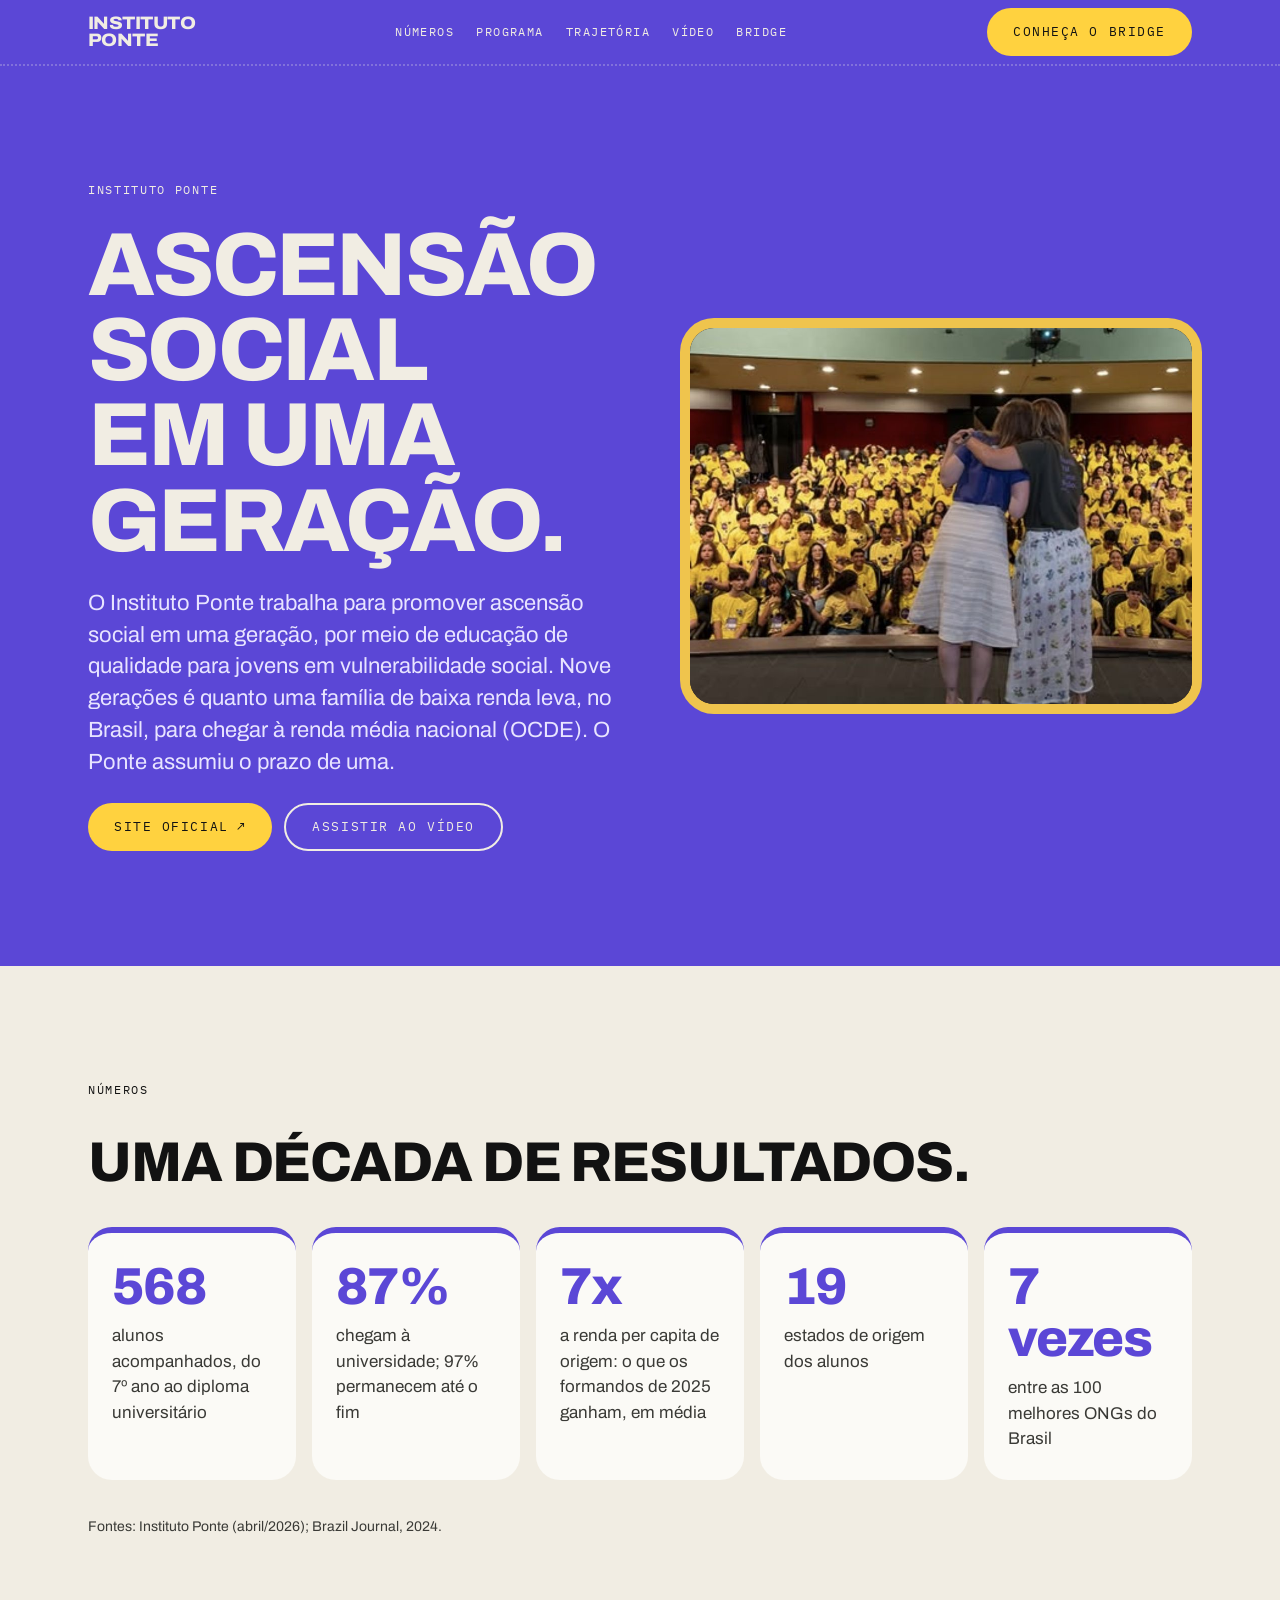
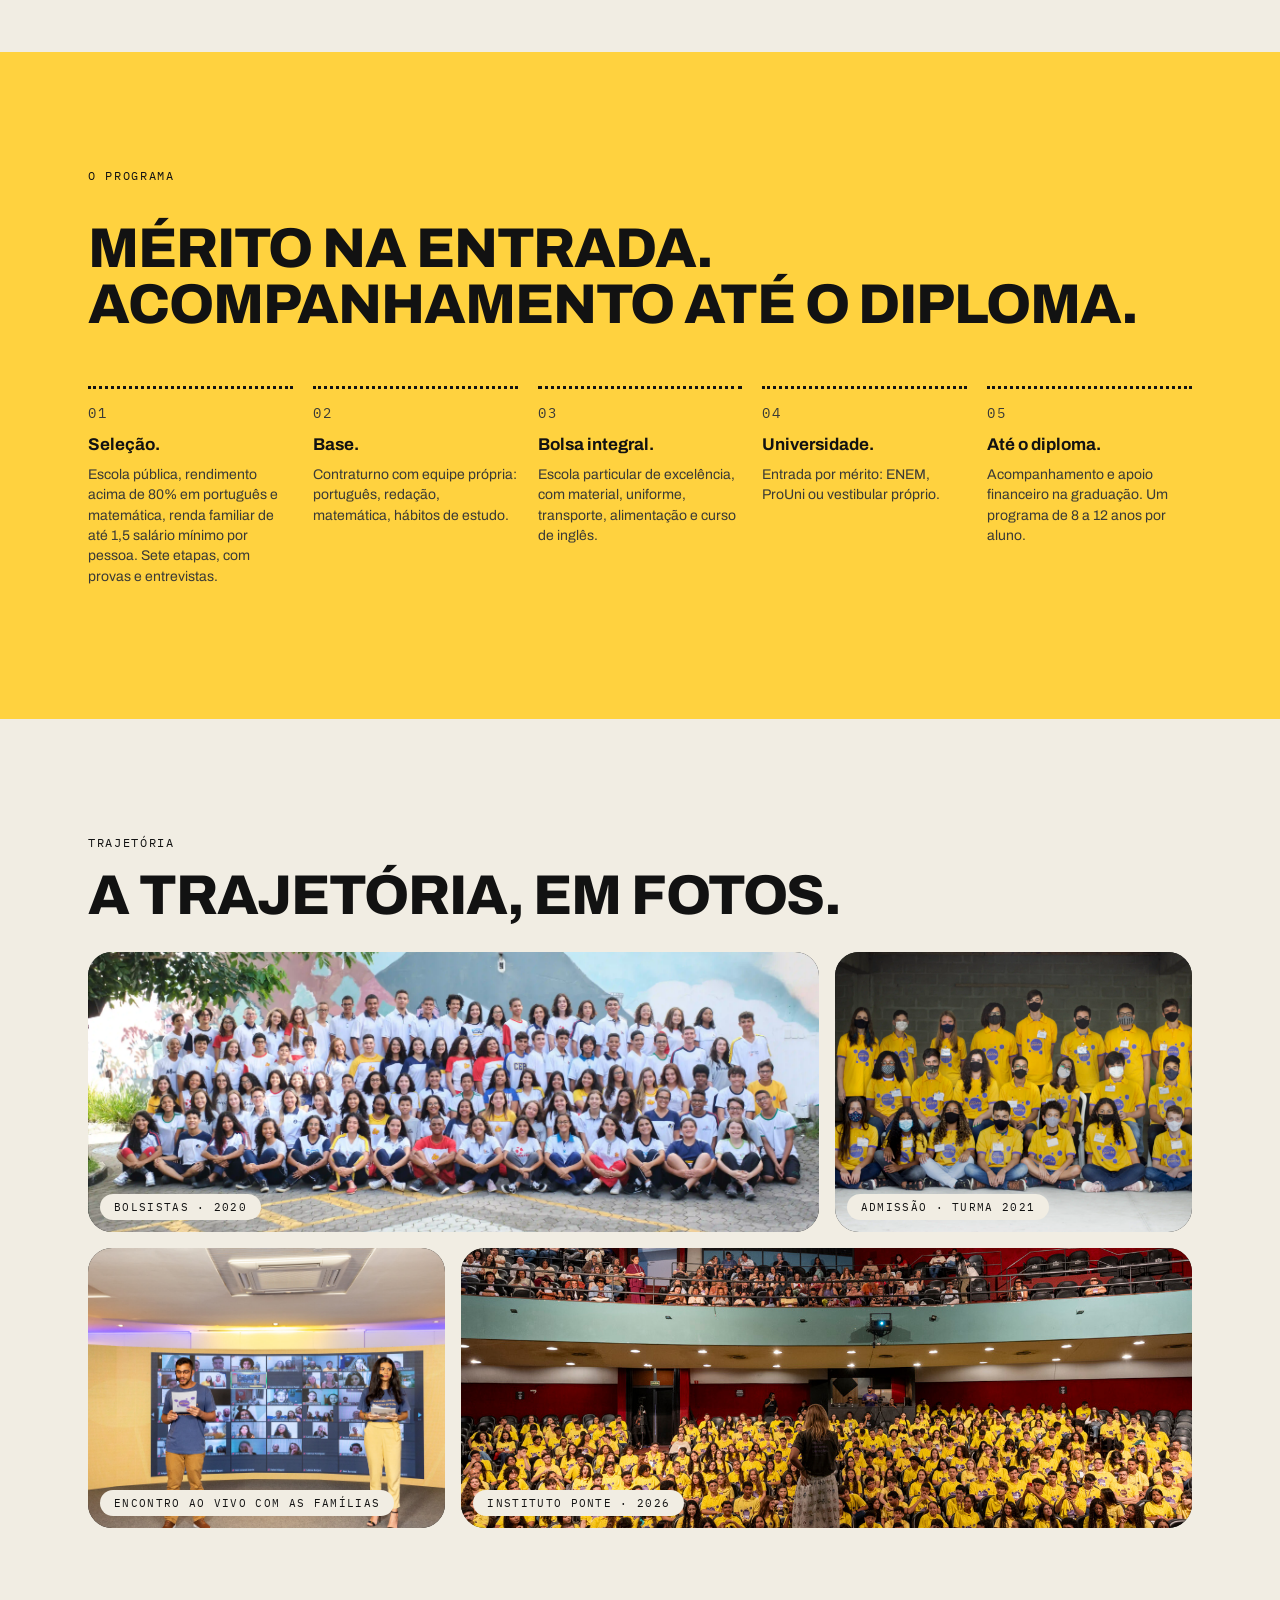
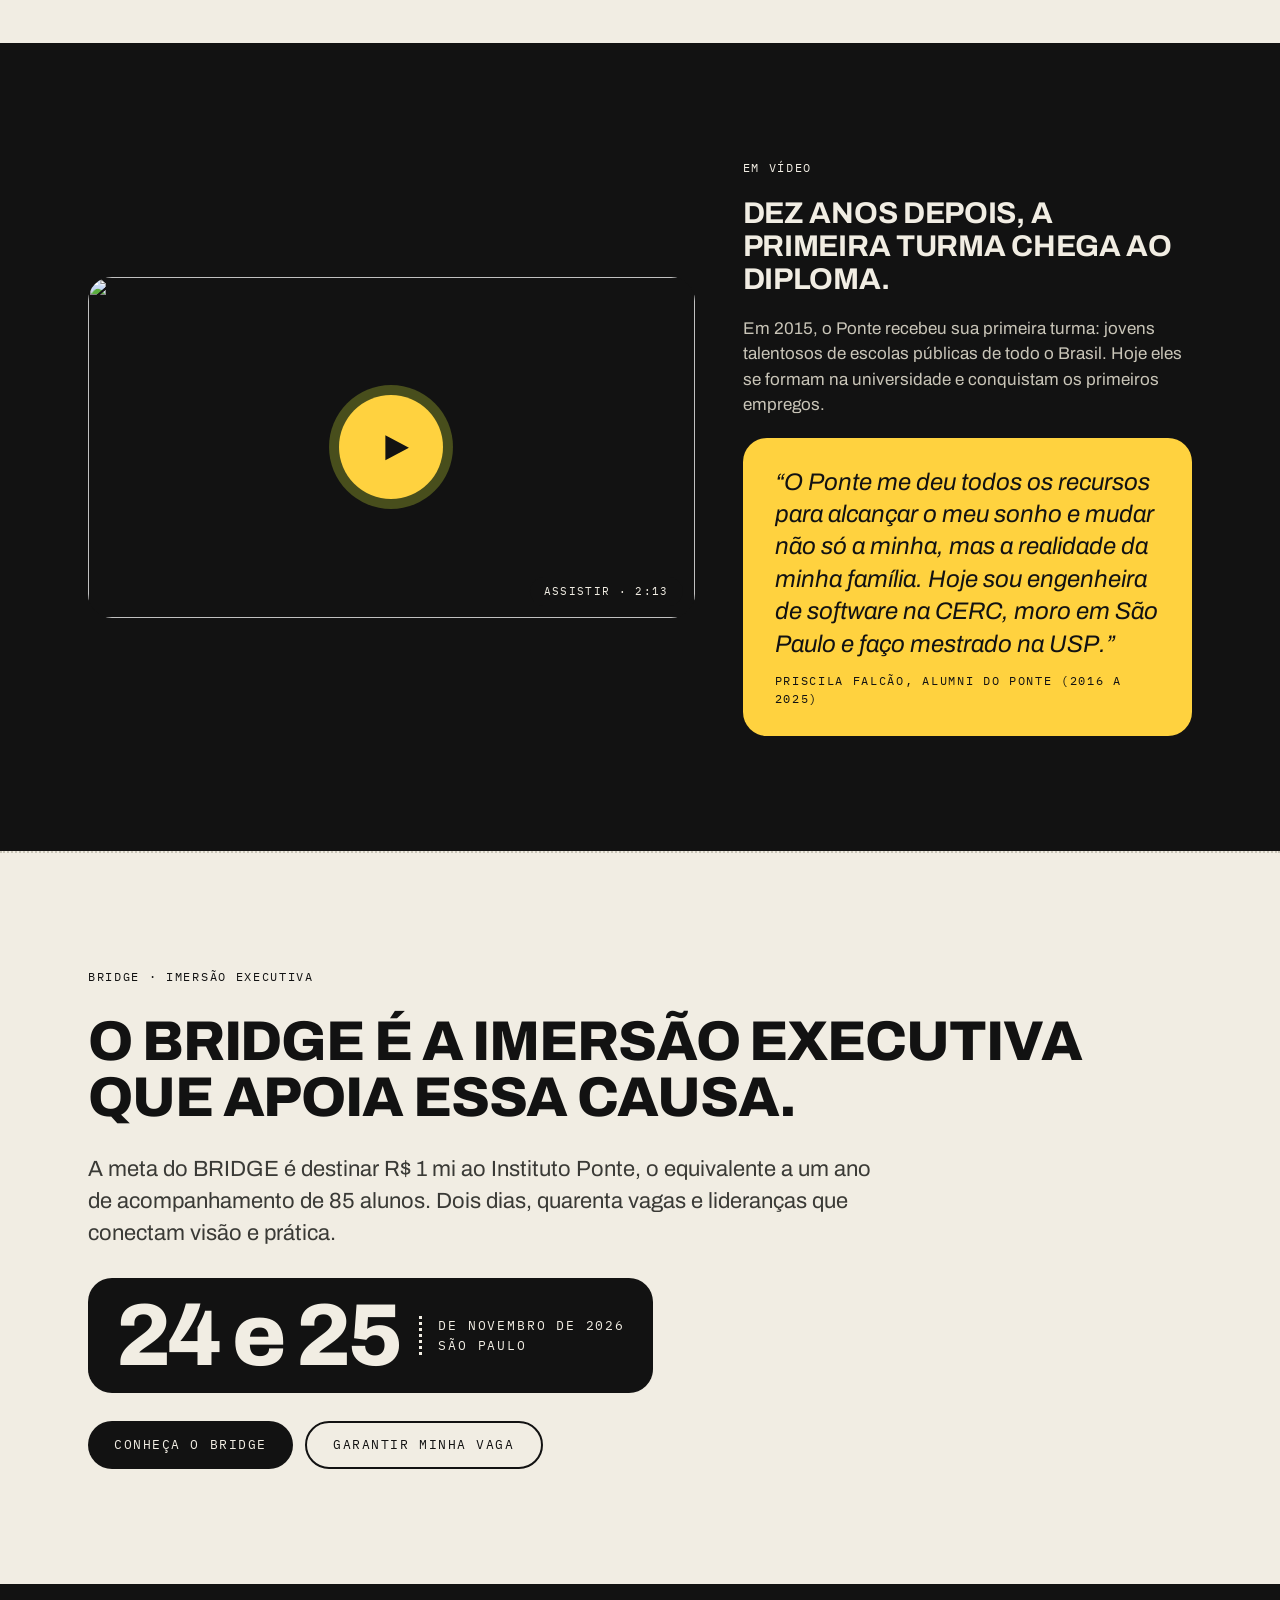
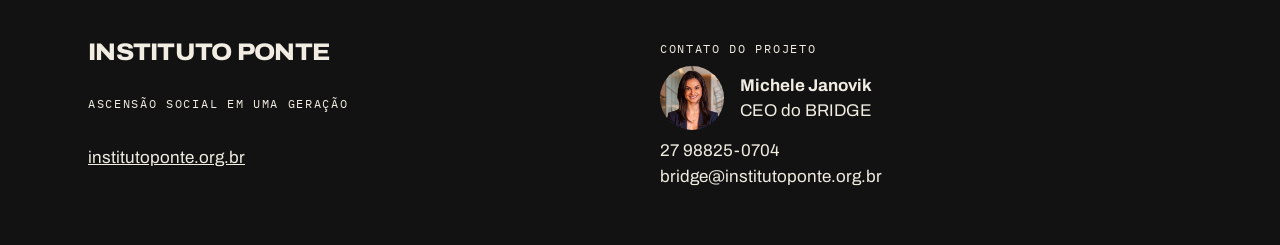
==== instituto-ponte.html @ 4045dcec "Página própria do Instituto Ponte, CSS e JS compartilhados, chamada no BRIDGE Co-Authored-By: Claude" ====
<!doctype html>
<html lang="pt-BR">
<head>
<meta charset="utf-8">
<meta name="viewport" content="width=device-width,initial-scale=1,viewport-fit=cover">
<title>Instituto Ponte | BRIDGE</title>
<meta name="description" content="O Instituto Ponte promove ascensão social em uma geração por meio da educação. Conheça os números, o programa e a trajetória dos alunos.">
<link rel="icon" href="favicon.svg" type="image/svg+xml">
<link rel="icon" href="favicon-32.png" type="image/png" sizes="32x32">
<link rel="apple-touch-icon" href="apple-touch-icon.png">
<meta name="theme-color" content="#5b47d6">
<link rel="preconnect" href="https://fonts.googleapis.com">
<link rel="preconnect" href="https://fonts.gstatic.com" crossorigin>
<link rel="stylesheet" href="https://fonts.googleapis.com/css2?family=Archivo:wdth,wght@62..125,400..900&family=IBM+Plex+Mono:wght@400;500&display=swap">
<link rel="stylesheet" href="styles.css">
</head>
<body class="ponte">

<header class="top" id="top">
  <div class="wrap">
    <a class="wordmark wordmark--ponte" href="#topo">Instituto<br>Ponte</a>
    <nav aria-label="Seções" id="menu">
      <a href="#numeros">Números</a><a href="#programa">Programa</a><a href="#trajetoria">Trajetória</a><a href="#video">Vídeo</a><a href="index.html">BRIDGE</a>
    </nav>
    <div class="top-actions">
      <a class="btn btn--yellow" href="index.html"><span class="lg-only">Conheça o BRIDGE</span><span class="sm-only">BRIDGE</span></a>
      <button class="menu-btn" type="button" aria-controls="menu" aria-expanded="false" aria-label="Abrir menu">
        <svg class="bars" viewBox="0 0 20 20" aria-hidden="true"><path d="M2 6h16M2 14h16" stroke="currentColor" stroke-width="2" stroke-linecap="round"/></svg>
        <svg class="x" viewBox="0 0 20 20" aria-hidden="true"><path d="M4 4l12 12M16 4L4 16" stroke="currentColor" stroke-width="2" stroke-linecap="round"/></svg>
      </button>
    </div>
  </div>
</header>

<section class="ponte-hero" id="topo">
  <div class="wrap ponte-hero__grid">
    <div class="stack" style="gap:24px">
      <span class="eyebrow">Instituto Ponte</span>
      <h1 class="h-xl">Ascensão social em uma geração.</h1>
      <p class="lead">O Instituto Ponte trabalha para promover ascensão social em uma geração, por meio de educação de qualidade para jovens em vulnerabilidade social. Nove gerações é quanto uma família de baixa renda leva, no Brasil, para chegar à renda média nacional (OCDE). O Ponte assumiu o prazo de uma.</p>
      <div class="hero-ctas" style="display:flex;gap:12px;flex-wrap:wrap">
        <a class="btn btn--yellow" href="https://www.institutoponte.org.br/" target="_blank" rel="noopener">Site oficial <span aria-hidden="true">↗</span><span class="sr-only"> (abre em nova aba)</span></a>
        <a class="btn btn--light" href="#video">Assistir ao vídeo</a>
      </div>
    </div>
    <figure class="media ponte-hero__photo"><img src="assets/ponte-auditorio.jpg" alt="Alunos do Instituto Ponte em um auditório"></figure>
  </div>
</section>

<section id="numeros">
  <div class="wrap stack" style="gap:36px">
    <span class="eyebrow">Números</span>
    <h2 class="h-lg">Uma década de resultados.</h2>
    <div class="ponte-stats">
        <div><strong>568</strong><span>alunos acompanhados, do 7º ano ao diploma universitário</span></div>
        <div><strong>87%</strong><span>chegam à universidade; 97% permanecem até o fim</span></div>
        <div><strong>7x</strong><span>a renda per capita de origem: o que os formandos de 2025 ganham, em média</span></div>
        <div><strong>19</strong><span>estados de origem dos alunos</span></div>
        <div><strong>7 vezes</strong><span>entre as 100 melhores ONGs do Brasil</span></div>
    </div>
    <p class="hint">Fontes: Instituto Ponte (abril/2026); Brazil Journal, 2024.</p>
  </div>
</section>

<section class="yellow" id="programa">
  <div class="wrap stack" style="gap:36px">
    <span class="eyebrow">O programa</span>
    <h2 class="h-lg">Mérito na entrada. Acompanhamento até o diploma.</h2>
    <ol class="steps">
        <li><span class="mono">01</span><strong>Seleção.</strong><span>Escola pública, rendimento acima de 80% em português e matemática, renda familiar de até 1,5 salário mínimo por pessoa. Sete etapas, com provas e entrevistas.</span></li>
        <li><span class="mono">02</span><strong>Base.</strong><span>Contraturno com equipe própria: português, redação, matemática, hábitos de estudo.</span></li>
        <li><span class="mono">03</span><strong>Bolsa integral.</strong><span>Escola particular de excelência, com material, uniforme, transporte, alimentação e curso de inglês.</span></li>
        <li><span class="mono">04</span><strong>Universidade.</strong><span>Entrada por mérito: ENEM, ProUni ou vestibular próprio.</span></li>
        <li><span class="mono">05</span><strong>Até o diploma.</strong><span>Acompanhamento e apoio financeiro na graduação. Um programa de 8 a 12 anos por aluno.</span></li>
      </ol>
  </div>
</section>

<section id="trajetoria">
  <div class="wrap stack" style="gap:28px">
    <div style="display:flex;justify-content:space-between;align-items:baseline;gap:16px;flex-wrap:wrap">
      <div class="stack" style="gap:16px"><span class="eyebrow">Trajetória</span><h2 class="h-lg">A trajetória, em fotos.</h2></div>
      <span class="mono swipe-hint" aria-hidden="true">Deslize →</span>
    </div>
    <ul class="mosaic">
        <li class="media wide"><img src="assets/Bolsistas%202020.webp" alt="Foto de turma com mais de cem bolsistas do Instituto Ponte, com uniformes de diferentes escolas particulares, diante de um mural" loading="lazy" style="object-position:center 70%"><span class="photo-cap">Bolsistas · 2020</span></li>
        <li class="media"><img src="assets/Reuni%C3%A3o%20de%20admiss%C3%A3o%20-%20Turma%202021-1.webp" alt="Alunos da turma 2021 do Instituto Ponte, de camiseta amarela, na reunião de admissão" loading="lazy"><span class="photo-cap">Admissão · Turma 2021</span></li>
        <li class="media"><img src="assets/E77A6661%20(1).jpg" alt="Apresentadores do Instituto Ponte em um evento transmitido ao vivo, com alunos e famílias conectados no telão" loading="lazy" style="object-position:center 70%"><span class="photo-cap">Encontro ao vivo com as famílias</span></li>
        <li class="media wide"><img src="assets/Instituto%20Ponte%202026-259%20(1).jpg" alt="Auditório lotado de alunos do Instituto Ponte, vistos do palco" loading="lazy"><span class="photo-cap">Instituto Ponte · 2026</span></li>
      </ul>
  </div>
</section>

<section class="dark" id="video">
  <div class="wrap film">
      <div class="video">
        <button type="button" id="play" aria-label="Reproduzir vídeo: Após 10 anos, nossa primeira turma de alunos está se formando na universidade (2 min 13 s)">
          <img src="https://i.ytimg.com/vi/NggeLcQHzAI/sddefault.jpg" alt="" loading="lazy" width="640" height="480">
          <span class="play"><svg viewBox="0 0 24 24" aria-hidden="true"><path d="M5 3.5 21 12 5 20.5z" fill="#121212"/></svg></span>
          <span class="dur">Assistir · 2:13</span>
        </button>
      </div>
    <div class="stack" style="gap:20px">
      <span class="eyebrow">Em vídeo</span>
      <h2 class="h-md">Dez anos depois, a primeira turma chega ao diploma.</h2>
      <p style="color:#c9c5b8">Em 2015, o Ponte recebeu sua primeira turma: jovens talentosos de escolas públicas de todo o Brasil. Hoje eles se formam na universidade e conquistam os primeiros empregos.</p>
      <figure class="quote">
          <p>“O Ponte me deu todos os recursos para alcançar o meu sonho e mudar não só a minha, mas a realidade da minha família. Hoje sou engenheira de software na CERC, moro em São Paulo e faço mestrado na USP.”</p>
          <figcaption class="mono">Priscila Falcão, alumni do Ponte (2016 a 2025)</figcaption>
        </figure>
    </div>
  </div>
</section>

<section class="ponte-bridge" id="bridge">
  <div class="wrap stack" style="gap:28px">
    <span class="eyebrow">BRIDGE · Imersão executiva</span>
    <h2 class="h-lg">O BRIDGE é a imersão executiva que apoia essa causa.</h2>
    <p class="lead">A meta do BRIDGE é destinar R$ 1 mi ao Instituto Ponte, o equivalente a um ano de acompanhamento de 85 alunos. Dois dias, quarenta vagas e lideranças que conectam visão e prática.</p>
    <div class="bigdate"><strong>24 e 25</strong><span>de novembro de 2026<br>São Paulo</span></div>
    <div class="hero-ctas" style="display:flex;gap:12px;flex-wrap:wrap">
      <a class="btn" href="index.html">Conheça o BRIDGE</a>
      <a class="btn btn--ghost" href="index.html#inscricao">Garantir minha vaga</a>
    </div>
  </div>
</section>

<footer>
  <div class="wrap">
    <div class="stack" style="gap:12px">
      <span class="wordmark">Instituto Ponte</span>
      <span class="mono">Ascensão social em uma geração</span>
      <p><a href="https://www.institutoponte.org.br/" target="_blank" rel="noopener">institutoponte.org.br</a></p>
    </div>
    <div class="stack" style="gap:8px">
      <span class="mono">Contato do projeto</span>
      <div style="display:flex;align-items:center;gap:16px"><img src="assets/michele-janovik.jpg" alt="" style="width:64px;height:64px;border-radius:50%;object-fit:cover"><p><strong>Michele Janovik</strong><br>CEO do BRIDGE</p></div>
      <p>27 98825-0704<br>bridge@institutoponte.org.br</p>
    </div>
  </div>
</footer>

<script src="script.js" defer></script>

</body></html>
---- styles.css ----
/* Layout: uma coluna editorial de 1200px; blocos alternam osso e amarelo-sinal; a roda de 40 pontos abre o hero; anotações à mão marcam o que importa. */
:root{
  --osso:#f1ede3; --amarelo:#e6ff3a; --tinta:#121212; --tinta-2:#3a3a36; --linha:#c9c5b8; --branco:#fbfaf6;
  --sans:"Archivo","Helvetica Neue",Arial,sans-serif; --mono:"IBM Plex Mono","Courier New",monospace;
  --w:1200px; --gutter:clamp(16px,4vw,48px);
  --r-pill:999px; --r-card:24px;
}
html{scroll-behavior:smooth}
[id]{scroll-margin-top:72px}
body{margin:0;background:var(--osso);color:var(--tinta);font-family:var(--sans);font-size:17px;line-height:1.5;-webkit-font-smoothing:antialiased;overflow-x:clip}
img{max-width:100%}
.swipe-hint{display:none}
*,*::before,*::after{box-sizing:border-box}
h1,h2,h3,p,ul,figure{margin:0}
a{color:inherit}
.wrap{max-width:var(--w);margin:0 auto;padding-inline:var(--gutter)}
.mono{font-family:var(--mono);font-size:12px;letter-spacing:.14em;text-transform:uppercase}
.eyebrow{font-family:var(--mono);font-size:12px;letter-spacing:.14em;text-transform:uppercase;display:inline-block}
.h-xl{font-size:clamp(40px,7vw,96px);line-height:.95;font-weight:800;letter-spacing:-.03em;text-transform:uppercase;text-wrap:balance}
.h-lg{font-size:clamp(30px,4.6vw,56px);line-height:1;font-weight:800;letter-spacing:-.02em;text-transform:uppercase;text-wrap:balance}
.h-md{font-size:clamp(22px,2.6vw,30px);line-height:1.1;font-weight:700;letter-spacing:-.01em;text-transform:uppercase}
.lead{font-size:clamp(18px,1.8vw,22px);line-height:1.45;color:var(--tinta-2);max-width:62ch}
.body{max-width:64ch}
.brk{font-family:var(--mono);font-size:13px;letter-spacing:.12em;text-transform:uppercase;border-left:2px dotted var(--tinta);border-right:2px dotted var(--tinta);padding:8px 14px;white-space:nowrap}
.btn{display:inline-flex;align-items:center;justify-content:center;min-height:48px;padding:0 26px;border-radius:999px;background:var(--tinta);color:var(--osso);font-family:var(--mono);font-size:13px;letter-spacing:.12em;text-transform:uppercase;text-decoration:none;border:0;cursor:pointer}
.btn:hover{background:#2a2a26}
.btn:focus-visible,a:focus-visible,input:focus-visible,select:focus-visible,textarea:focus-visible{outline:3px solid var(--tinta);outline-offset:3px}
.btn--ghost{background:transparent;color:var(--tinta);border:2px solid var(--tinta)}
.btn--ghost:hover{background:rgba(18,18,18,.06)}
.card{border-left:3px dotted var(--tinta);padding:8px 0 8px 24px;display:grid;gap:12px;align-content:start;min-width:0}
.card h3{font-family:var(--mono);font-size:12px;letter-spacing:.14em;text-transform:uppercase;font-weight:500}
.card p{color:var(--tinta-2)}
.grid3{display:grid;grid-template-columns:repeat(3,minmax(0,1fr));gap:40px}
.grid2{display:grid;grid-template-columns:repeat(2,minmax(0,1fr));gap:40px}
section{padding-block:clamp(56px,9vw,120px)}
.yellow{background:var(--amarelo)}
.stack{display:grid;gap:28px}
.arrow{width:72px;height:16px;flex-shrink:0}
.circle{width:180px;height:180px;border-radius:50%;background:var(--amarelo);display:grid;place-content:center;text-align:center;gap:4px}
.circle strong{font-size:56px;line-height:1;font-weight:800;letter-spacing:-.03em}
.circle span{font-family:var(--mono);font-size:11px;letter-spacing:.12em;text-transform:uppercase;max-width:130px}
.yellow .circle{background:var(--osso)}
.speaker{display:grid;grid-template-columns:72px 1fr;gap:16px;align-items:center;padding-block:16px;border-top:2px dotted var(--linha);min-width:0}
.speaker img{width:72px;height:72px;border-radius:50%;object-fit:cover;display:block}
.speaker strong{display:block;font-size:17px;line-height:1.25}
.speaker span{display:block;font-size:14px;color:var(--tinta-2)}
.speaker em{font-style:normal;font-family:var(--mono);font-size:11px;letter-spacing:.12em;text-transform:uppercase;margin-top:4px;display:inline-block}
.axis{font-family:var(--mono);font-size:12px;letter-spacing:.14em;text-transform:uppercase;border-left:3px dotted var(--tinta);padding:6px 0 6px 16px;margin-bottom:8px}
.stat{display:flex;align-items:baseline;gap:20px;border-top:2px dotted var(--linha);padding-block:12px}
.stat strong{font-size:40px;font-weight:800;letter-spacing:-.02em;min-width:110px;text-align:right;font-variant-numeric:tabular-nums}
.stat span{color:var(--tinta-2)}
.steps{display:grid;grid-template-columns:repeat(5,minmax(0,1fr));gap:20px;padding:0;list-style:none}
.steps li{border-top:3px dotted var(--tinta);padding-top:14px;display:grid;gap:8px;align-content:start}
.steps li strong{font-size:17px}
.steps li span{font-size:14px;color:var(--tinta-2);line-height:1.45}
.quote{background:var(--amarelo);padding:28px 32px;display:grid;gap:12px;max-width:820px}
.quote p{font-size:clamp(18px,2vw,24px);font-style:italic;line-height:1.35}
.yellow .quote{background:var(--osso)}
form{display:grid;gap:18px}
.field{display:grid;gap:8px}
label{font-family:var(--mono);font-size:12px;letter-spacing:.12em;text-transform:uppercase}
input,select,textarea{width:100%;font:inherit;font-size:17px;padding:14px 16px;border:2px solid var(--tinta);background:var(--branco);color:var(--tinta);border-radius:0;min-height:48px}
textarea{min-height:120px;resize:vertical}
.hint{font-size:14px;color:var(--tinta-2)}
.result{display:none;border:2px dotted var(--tinta);padding:24px;gap:16px;background:var(--branco)}
.result.on{display:grid}
.result pre{white-space:pre-wrap;font:inherit;font-size:15px;margin:0;color:var(--tinta-2)}
header.top{position:sticky;top:env(safe-area-inset-top,0px);background:var(--osso);border-bottom:2px dotted var(--linha);z-index:10}
header.top .wrap{display:flex;align-items:center;justify-content:space-between;gap:16px;min-height:64px}
.wordmark{font-weight:800;font-stretch:110%;letter-spacing:-.03em;text-transform:uppercase;font-size:24px;text-decoration:none;line-height:1}
nav{display:flex;gap:22px;flex-wrap:wrap}
nav a{font-family:var(--mono);font-size:12px;letter-spacing:.12em;text-transform:uppercase;text-decoration:none}
nav a:hover{text-decoration:underline}
.hero .wrap{display:grid;grid-template-columns:minmax(0,1.1fr) minmax(0,1fr);gap:48px;align-items:center}
.ring{position:relative;width:100%;max-width:520px;aspect-ratio:1;margin-inline:auto}
.ring svg{width:100%;height:100%;display:block}
.ring .n{position:absolute;left:50%;top:50%;transform:translate(-50%,-50%);text-align:center;display:grid;gap:2px}
.ring .n strong{font-size:clamp(48px,7vw,72px);line-height:1;font-weight:800;letter-spacing:-.03em}
.ring .n span{font-family:var(--mono);font-size:12px;letter-spacing:.14em;text-transform:uppercase}
.note{position:absolute;right:0;top:4%;width:130px;font-family:var(--mono);font-size:12px;letter-spacing:.08em;text-transform:uppercase;line-height:1.3}
.note svg{width:70px;height:90px;display:block;margin-top:6px;margin-left:-20px}
.ellipse{position:relative;display:inline-block;padding:0 .12em}
.ellipse svg{position:absolute;left:-4%;top:-14%;width:108%;height:130%;pointer-events:none}
footer{background:var(--tinta);color:var(--osso);padding-block:56px}
footer .wrap{display:grid;grid-template-columns:1fr 1fr;gap:40px}
footer a{color:var(--osso)}
.copy{display:inline-flex;align-items:center;gap:8px;font-family:var(--mono);font-size:12px;letter-spacing:.1em;text-transform:uppercase;border:2px solid currentColor;padding:8px 14px;background:transparent;color:inherit;cursor:pointer;border-radius:999px}
/* Formulário: mesma linguagem arredondada dos botões (pílula nos campos de uma linha, cantos de 24px no texto longo). */
label{padding-left:4px}
input,select{border-radius:var(--r-pill);padding:12px 22px}
textarea{border-radius:var(--r-card);padding:16px 22px}
input:hover,select:hover,textarea:hover{background:#fff}
select{appearance:none;-webkit-appearance:none;cursor:pointer;padding-right:56px;background-image:url("data:image/svg+xml,%3Csvg xmlns='http://www.w3.org/2000/svg' viewBox='0 0 16 10'%3E%3Cpath d='M1 1l7 7 7-7' fill='none' stroke='%23121212' stroke-width='2' stroke-linecap='round' stroke-linejoin='round'/%3E%3C/svg%3E");background-repeat:no-repeat;background-position:right 22px center;background-size:14px 9px}
input[aria-invalid="true"],textarea[aria-invalid="true"]{border-style:dashed;background:#fff6f2}
.signup{display:grid;grid-template-columns:minmax(0,1fr) minmax(0,1.2fr);gap:48px;align-items:start}
.form-actions{display:flex;gap:12px;flex-wrap:wrap;align-items:center}
.result{border-radius:var(--r-card);padding:28px}
.result .btn,.result .copy{min-height:48px}
.copy{padding:0 22px}
.field[hidden]{display:none}
.sr-only{position:absolute;width:1px;height:1px;padding:0;margin:-1px;overflow:hidden;clip:rect(0,0,0,0);white-space:nowrap;border:0}
a.ext{color:var(--tinta);font-weight:700;text-decoration:underline;text-decoration-thickness:2px;text-underline-offset:4px;text-decoration-color:var(--tinta);background:linear-gradient(var(--amarelo),var(--amarelo)) 0 88%/100% 40% no-repeat;transition:background-size .2s ease}
a.ext::after{content:"↗";font-weight:400;margin-left:2px}
a.ext:hover{background-size:100% 100%}
#erro{border-radius:var(--r-pill);background:var(--branco);border:2px dashed var(--tinta);padding:10px 20px}

/* Menu mobile */
.menu-btn{display:none;align-items:center;justify-content:center;width:48px;height:48px;border-radius:50%;border:2px solid var(--tinta);background:transparent;color:var(--tinta);cursor:pointer;padding:0;flex-shrink:0}
.menu-btn svg{width:20px;height:20px}
.menu-btn .x{display:none}
.top.open .menu-btn .x{display:block}
.top.open .menu-btn .bars{display:none}
.top-actions{display:flex;align-items:center;gap:10px}
.sm-only{display:none}

/* Fotos e vídeo */
.media{position:relative;border-radius:var(--r-card);overflow:hidden;background:var(--tinta)}
.media img{position:absolute;inset:0;display:block;width:100%;height:100%;object-fit:cover}
.mosaic{display:grid;grid-template-columns:repeat(3,minmax(0,1fr));grid-auto-rows:clamp(180px,22vw,280px);gap:16px;margin:0;padding:0;list-style:none}
.mosaic li{position:relative;margin:0}
.mosaic li.wide{grid-column:span 2}
.mosaic figcaption,.photo-cap{position:absolute;left:12px;bottom:12px;background:var(--osso);color:var(--tinta);border-radius:var(--r-pill);padding:6px 14px;font-family:var(--mono);font-size:11px;letter-spacing:.12em;text-transform:uppercase;line-height:1.3;max-width:calc(100% - 24px)}
.film{display:grid;grid-template-columns:minmax(0,1.35fr) minmax(0,1fr);gap:48px;align-items:center}
.video{position:relative;aspect-ratio:16/9;border-radius:var(--r-card);overflow:hidden;background:var(--tinta)}
.video button{all:unset;position:absolute;inset:0;cursor:pointer;display:block}
.video button img{width:100%;height:100%;object-fit:cover;display:block;transition:transform .5s ease,filter .5s ease;filter:saturate(.95)}
.video button:hover img{transform:scale(1.03);filter:saturate(1.1)}
.video button:focus-visible{outline:3px solid var(--amarelo);outline-offset:-6px;border-radius:var(--r-card)}
.video .play{position:absolute;left:50%;top:50%;width:clamp(72px,9vw,104px);aspect-ratio:1;transform:translate(-50%,-50%);border-radius:50%;background:var(--amarelo);display:grid;place-items:center;box-shadow:0 0 0 10px rgba(230,255,58,.25);transition:transform .25s ease,box-shadow .25s ease}
.video button:hover .play{transform:translate(-50%,-50%) scale(1.06);box-shadow:0 0 0 16px rgba(230,255,58,.22)}
.video .play svg{width:34%;height:34%;margin-left:8%}
.video .dur{position:absolute;right:12px;bottom:12px;background:var(--tinta);color:var(--osso);border-radius:var(--r-pill);padding:6px 14px;font-family:var(--mono);font-size:11px;letter-spacing:.12em;text-transform:uppercase}
.video iframe{position:absolute;inset:0;width:100%;height:100%;border:0}
.quote{border-radius:var(--r-card)}
.photo-wide{position:relative;margin:0;aspect-ratio:16/8}
.photo-wide img{object-position:center 45%}

@media (max-width:820px){
  .grid3,.grid2,.hero .wrap,footer .wrap,.signup,.film{grid-template-columns:1fr}
  .grid3,.grid2{gap:28px}
  .steps{grid-template-columns:1fr 1fr}
  .film{gap:28px}
  .circle{width:150px;height:150px}
  .circle strong{font-size:44px}
  /* nav vira painel suspenso */
  .menu-btn{display:inline-flex}
  nav{display:none;position:absolute;left:0;right:0;top:100%;background:var(--osso);border-bottom:2px dotted var(--linha);padding:8px var(--gutter) 20px;flex-direction:column;gap:0;box-shadow:0 18px 30px -18px rgba(18,18,18,.35)}
  .top.open nav{display:flex}
  nav a{display:flex;align-items:center;min-height:52px;font-size:14px;border-bottom:2px dotted var(--linha)}
  nav a:last-child{border-bottom:0}
  .hero .wrap{gap:24px}
  .ring{max-width:360px}
  .mosaic{display:flex;overflow-x:auto;scroll-snap-type:x mandatory;gap:12px;margin-inline:calc(var(--gutter) * -1);padding-inline:var(--gutter);scroll-padding-inline:var(--gutter);scrollbar-width:none}
  .mosaic::-webkit-scrollbar{display:none}
  .mosaic li,.mosaic li.wide{flex:0 0 82%;aspect-ratio:4/3;scroll-snap-align:start}
  .photo-wide{aspect-ratio:4/3}
  .swipe-hint{display:block}
}
@media (max-width:560px){
  body{font-size:16px}
  header.top .wrap{min-height:60px;gap:10px}
  .wordmark{font-size:20px}
  .top-actions .btn{padding:0 16px;font-size:12px;letter-spacing:.08em}
  .hero-ctas .btn,.form-actions .btn,.result .btn,.result .copy{width:100%}
  .hero-ctas{flex-direction:column}
  .hero .arrow,.outcome .arrow{display:none}
  .circles{display:grid !important;grid-template-columns:repeat(2,minmax(0,1fr));gap:16px !important;justify-items:center}
  .circle{width:100%;max-width:160px;height:auto;aspect-ratio:1}
  .circle strong{font-size:40px}
  .stat{flex-direction:column;align-items:flex-start;gap:2px}
  .stat strong{min-width:0;text-align:left;font-size:34px}
  .quote{padding:22px 20px}
  .result{padding:20px}
  .steps{grid-template-columns:1fr}
  .ring{max-width:300px}
  .note{width:96px;font-size:11px}
  .note svg{width:52px;height:68px}
  .brk{font-size:12px;padding:8px 12px}
}
@media (max-width:380px){
  .lg-only{display:none}
  .sm-only{display:inline}
}
@media (prefers-reduced-motion:reduce){html{scroll-behavior:auto}.video button img,.video .play{transition:none}}
/* Lineup em destaque (fundo escuro) */
.dark{background:var(--tinta);color:var(--osso)}
.dark .hl{color:var(--amarelo)}
.dark .axis{border-left-color:var(--amarelo);color:var(--amarelo)}
.dark .speaker{grid-template-columns:84px 1fr;border-top-color:rgba(241,237,227,.16)}
.dark .speaker img{width:84px;height:84px;box-shadow:0 0 0 3px var(--tinta),0 0 0 5px rgba(230,255,58,.7)}
.dark .speaker strong{font-size:18px}
.dark .speaker span,.dark .hint{color:#c9c5b8}
.dark .speaker em{color:var(--amarelo)}
.dark a:focus-visible,.dark .btn:focus-visible{outline-color:var(--amarelo)}
.lineup-foot{display:flex;justify-content:space-between;align-items:center;gap:20px;flex-wrap:wrap;padding-top:8px}
.dark .lead{color:var(--osso) !important}
.dark .card{border-left-color:var(--amarelo)}
.dark .card h3{color:var(--amarelo)}
.dark .card p{color:#e3dfd3 !important}
.btn--yellow{background:var(--amarelo);color:var(--tinta)}
.btn--yellow:hover{background:#d6ef2c}
/* Checkout */
.ticket{background:var(--osso);border-radius:var(--r-card);padding:clamp(24px,4vw,40px);display:grid;gap:24px;box-shadow:0 24px 48px -32px rgba(18,18,18,.45)}
.ticket .price{display:block;font-size:clamp(48px,6vw,72px);line-height:1;font-weight:800;letter-spacing:-.03em}
.includes{list-style:none;margin:0;display:grid;gap:12px;border-top:2px dotted var(--linha);padding:20px 0 0}
.includes li{display:grid;grid-template-columns:18px 1fr;gap:12px;align-items:start;line-height:1.4}
.includes li::before{content:"";width:12px;height:12px;border-radius:50%;background:var(--amarelo);border:2px solid var(--tinta);margin-top:4px}
.ticket-actions{display:grid;gap:12px}
.ticket-actions .btn{width:100%;min-height:56px;gap:10px}
#checkout{font-size:14px}
.wa-ico{width:18px;height:18px;flex-shrink:0}
@media (max-width:560px){.lineup-foot .btn{width:100%}.dark .speaker{grid-template-columns:72px 1fr}.dark .speaker img{width:72px;height:72px}}
/* Grade única do lineup */
.lineup-grid{display:grid;grid-template-columns:repeat(3,minmax(0,1fr));column-gap:40px;border-bottom:2px dotted rgba(241,237,227,.16)}
/* Data em destaque */
.bigdate{display:inline-flex;align-items:center;gap:20px;flex-wrap:wrap;justify-self:start;background:var(--amarelo);color:var(--tinta);border-radius:var(--r-card);padding:18px 28px}
.yellow .bigdate{background:var(--osso)}
.bigdate strong{font-size:clamp(44px,7vw,88px);line-height:.9;font-weight:800;letter-spacing:-.04em}
.bigdate span{font-family:var(--mono);font-size:13px;letter-spacing:.14em;text-transform:uppercase;line-height:1.5;border-left:3px dotted var(--tinta);padding-left:16px}
/* Preço parcelado */
.price-pre{font-family:var(--mono);font-size:14px;letter-spacing:.14em;text-transform:uppercase}
/* Impacto em fundo escuro */
.dark .card p.num{color:var(--amarelo) !important;font-size:32px;font-weight:800;letter-spacing:-.02em}
/* Faixa de parcerias */
.partner-band{border:2px solid var(--tinta);border-radius:var(--r-card);padding:clamp(24px,5vw,56px);display:grid;gap:32px;background:var(--branco)}
.partner-title{font-size:clamp(28px,4vw,48px)}
.marker{background:linear-gradient(transparent 58%,var(--amarelo) 58%);padding:0 .08em}
.partner-stats{display:grid;grid-template-columns:repeat(3,minmax(0,1fr));gap:16px}
.partner-stats div{border:2px solid var(--tinta);border-radius:var(--r-card);padding:24px 20px;display:grid;gap:6px;align-content:start;text-align:center}
.partner-stats strong{font-size:clamp(36px,4.6vw,56px);line-height:1;font-weight:800;letter-spacing:-.03em}
.partner-stats span{font-family:var(--mono);font-size:12px;letter-spacing:.12em;text-transform:uppercase;color:var(--tinta-2)}
@media (max-width:700px){.lineup-grid,.partner-stats{grid-template-columns:1fr}.bigdate{padding:16px 20px;gap:14px}.partner-band .btn{width:100%}}

/* Chamada para o Instituto Ponte (página do BRIDGE) */
.ponte-teaser{display:grid;grid-template-columns:minmax(0,1.15fr) minmax(0,.85fr);gap:48px;align-items:center}
.teaser-stats{display:grid;grid-template-columns:repeat(3,minmax(0,1fr));gap:16px;border-top:2px dotted var(--linha);padding-top:20px}
.teaser-stats div{display:grid;gap:4px}
.teaser-stats strong{font-size:clamp(32px,4vw,48px);line-height:1;font-weight:800;letter-spacing:-.03em}
.teaser-stats span{font-family:var(--mono);font-size:11px;letter-spacing:.12em;text-transform:uppercase;color:var(--tinta-2)}
.teaser-photo{display:block;aspect-ratio:4/5}
.teaser-photo img{transition:transform .5s ease}
.teaser-photo:hover img{transform:scale(1.03)}

/* Página do Instituto Ponte: roxo da marca do Ponte + amarelo das camisetas */
body.ponte{--roxo:#5b47d6;--roxo-2:#4a37c2;--amarelo:#ffd23f}
.ponte header.top{background:var(--roxo);color:var(--osso);border-bottom-color:rgba(241,237,227,.25)}
.ponte header.top .menu-btn{border-color:var(--osso);color:var(--osso)}
.ponte header.top a:focus-visible,.ponte header.top .btn:focus-visible,.ponte-hero a:focus-visible{outline-color:var(--amarelo)}
.wordmark--ponte{font-size:18px;line-height:.95}
.ponte-hero{background:var(--roxo);color:var(--osso)}
.ponte-hero .lead{color:#e8e4ff}
.ponte-hero__grid{display:grid;grid-template-columns:minmax(0,1.05fr) minmax(0,.95fr);gap:48px;align-items:center}
.ponte-hero__photo{margin:0;aspect-ratio:4/3;box-shadow:0 0 0 10px rgba(255,210,63,.9)}
.btn--light{background:transparent;color:var(--osso);border:2px solid var(--osso)}
.btn--light:hover{background:rgba(241,237,227,.12)}
.ponte-stats{display:grid;grid-template-columns:repeat(auto-fit,minmax(200px,1fr));gap:16px}
.ponte-stats div{background:var(--branco);border-radius:var(--r-card);padding:28px 24px;display:grid;gap:10px;align-content:start;border-top:6px solid var(--roxo)}
.ponte-stats strong{font-size:clamp(40px,5vw,60px);line-height:1;font-weight:800;letter-spacing:-.03em;color:var(--roxo)}
.ponte-stats span{color:var(--tinta-2)}
.ponte .dark .quote{background:var(--amarelo)}
.ponte-bridge{background:var(--osso);border-top:2px dotted var(--linha)}
.ponte-bridge .bigdate{background:var(--tinta);color:var(--osso)}
.ponte-bridge .bigdate span{border-left-color:var(--osso)}
@media (max-width:820px){
  .ponte-teaser,.ponte-hero__grid{grid-template-columns:1fr}
  .teaser-photo{aspect-ratio:4/3}
  .ponte nav{background:var(--roxo)}
  .ponte nav a{border-bottom-color:rgba(241,237,227,.25)}
}
@media (max-width:560px){.teaser-stats{gap:10px}.teaser-stats span{font-size:10px}.ponte-hero__photo{box-shadow:0 0 0 6px rgba(255,210,63,.9)}}
.dark .quote{color:var(--tinta)}
.btn span[aria-hidden="true"]{margin-left:8px}
.ponte-stats strong{font-size:clamp(36px,4.2vw,52px)}
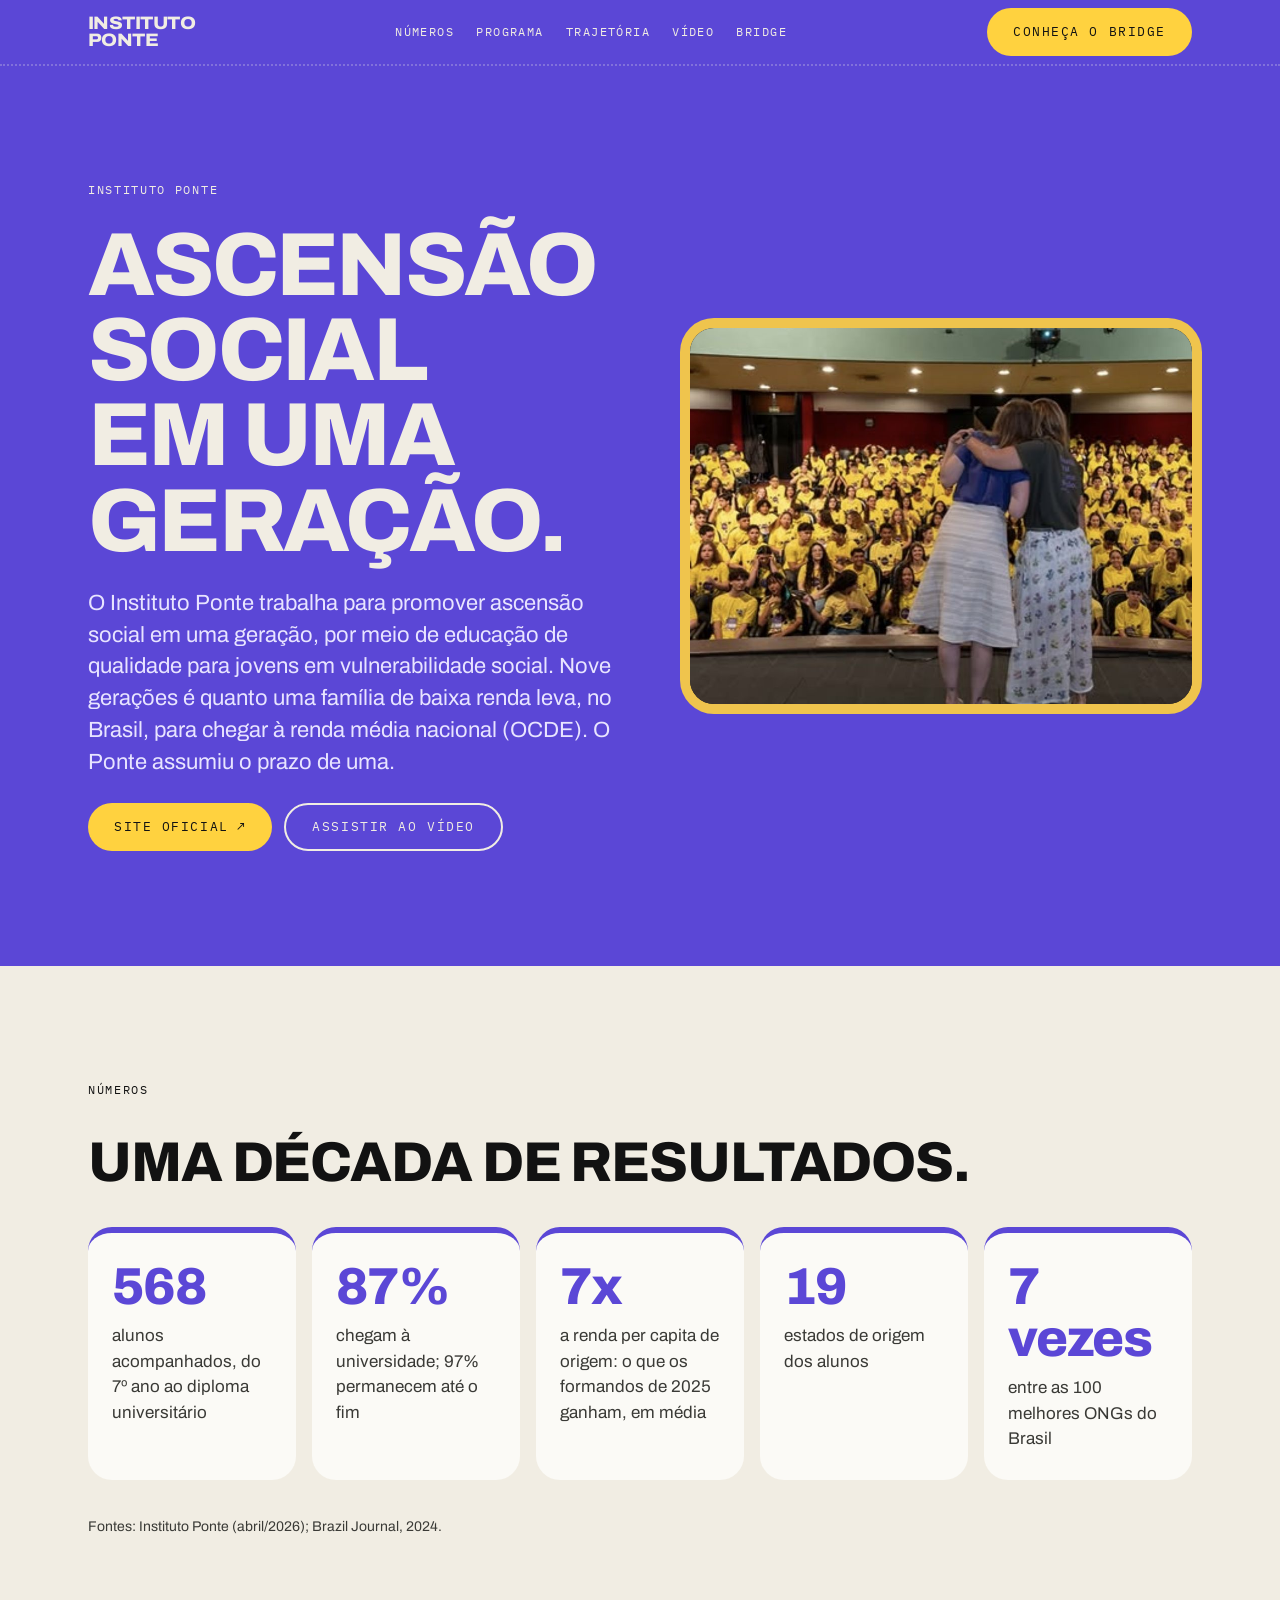
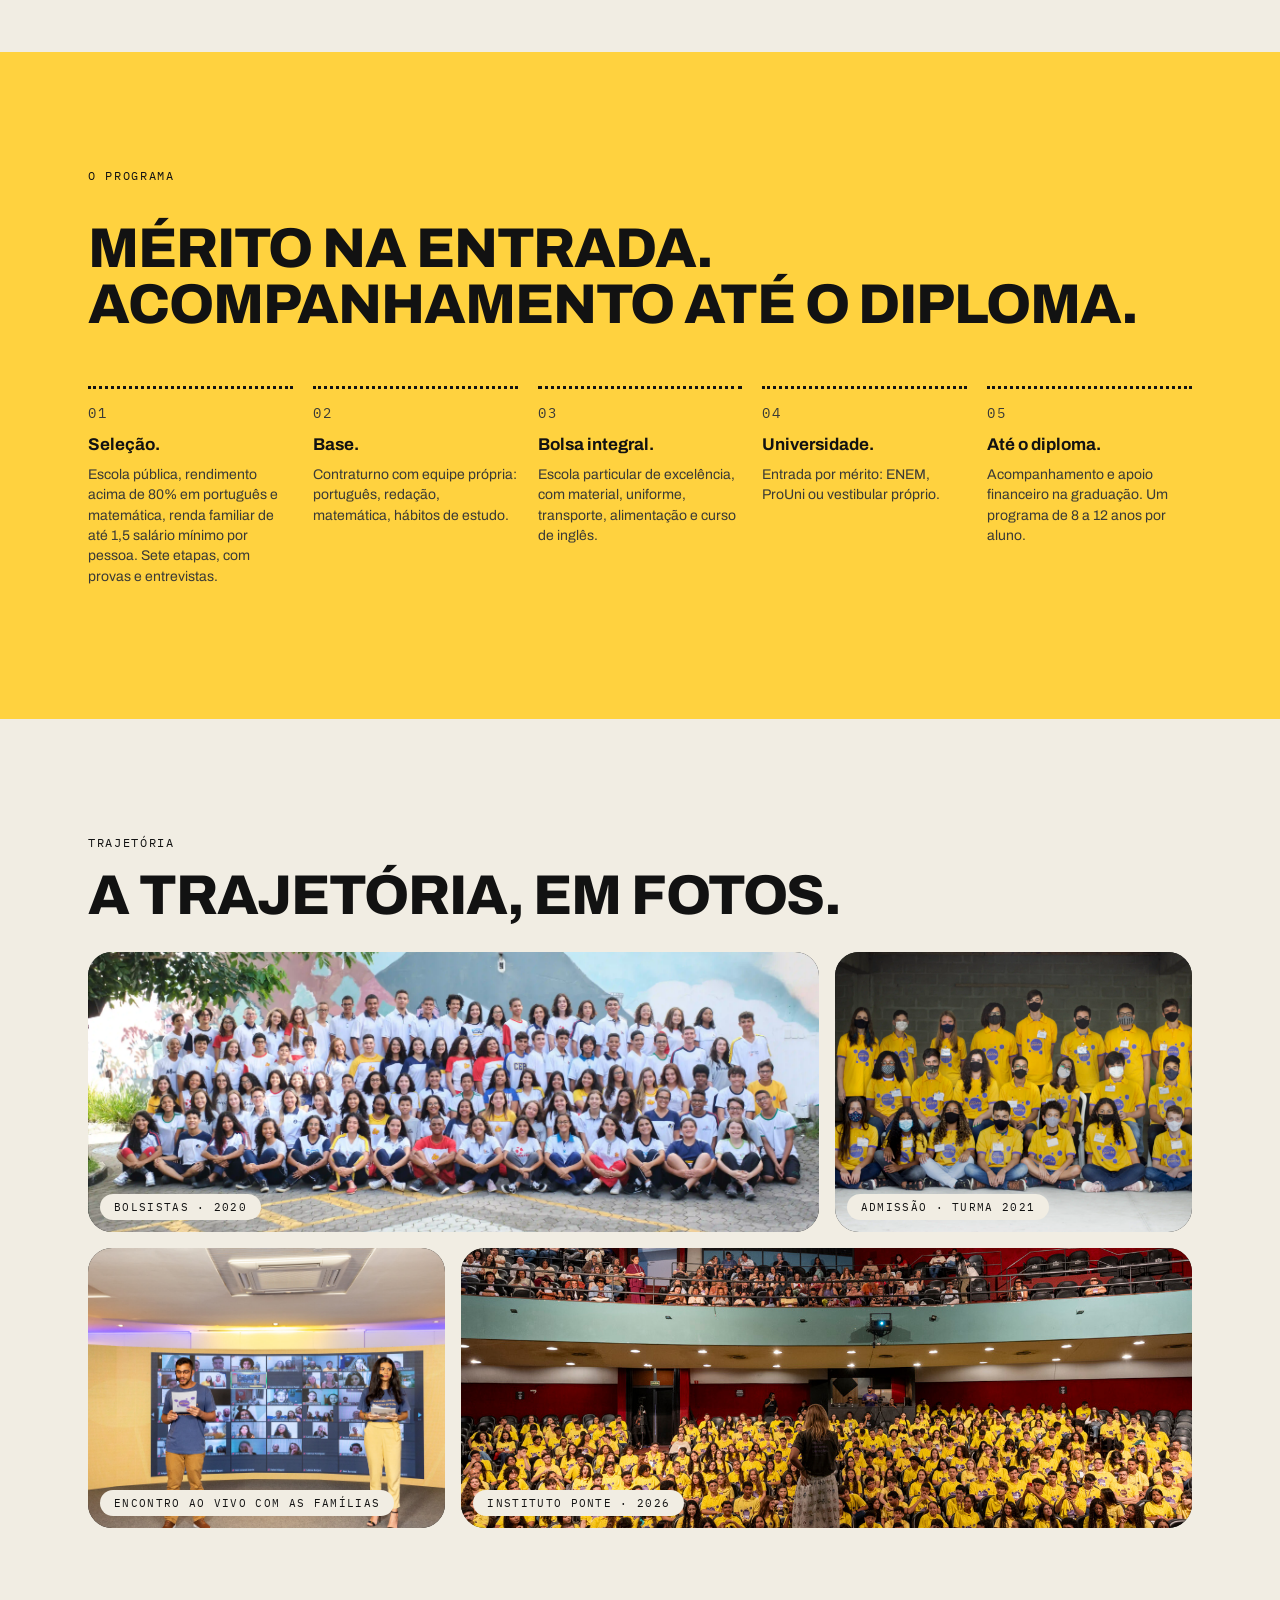
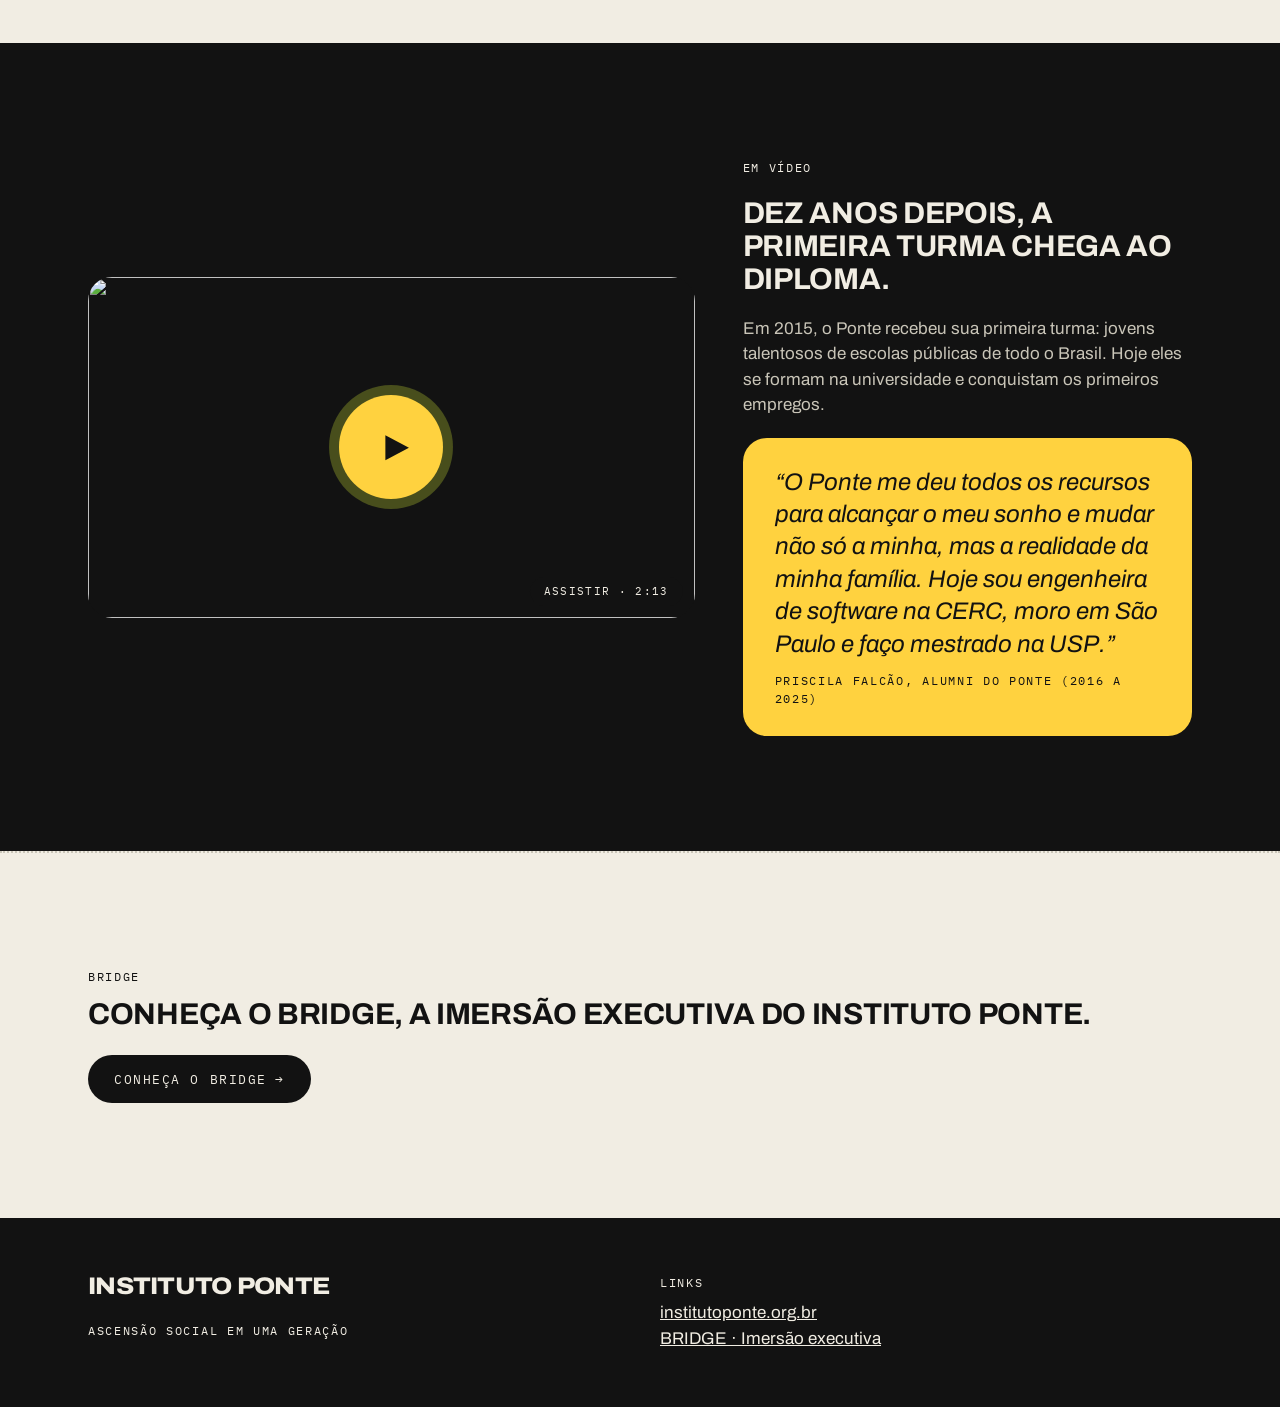
==== commit 04cfea6e: "Remove informações duplicadas entre BRIDGE e Instituto Ponte; faixa "Conheça o Instituto Ponte" Co-A" ====
--- a/instituto-ponte.html
+++ b/instituto-ponte.html
@@ -113,15 +113,12 @@
 </section>
 
 <section class="ponte-bridge" id="bridge">
-  <div class="wrap stack" style="gap:28px">
-    <span class="eyebrow">BRIDGE · Imersão executiva</span>
-    <h2 class="h-lg">O BRIDGE é a imersão executiva que apoia essa causa.</h2>
-    <p class="lead">A meta do BRIDGE é destinar R$ 1 mi ao Instituto Ponte, o equivalente a um ano de acompanhamento de 85 alunos. Dois dias, quarenta vagas e lideranças que conectam visão e prática.</p>
-    <div class="bigdate"><strong>24 e 25</strong><span>de novembro de 2026<br>São Paulo</span></div>
-    <div class="hero-ctas" style="display:flex;gap:12px;flex-wrap:wrap">
-      <a class="btn" href="index.html">Conheça o BRIDGE</a>
-      <a class="btn btn--ghost" href="index.html#inscricao">Garantir minha vaga</a>
+  <div class="wrap ponte-bridge__row">
+    <div class="stack" style="gap:12px">
+      <span class="eyebrow">BRIDGE</span>
+      <h2 class="h-md">Conheça o BRIDGE, a imersão executiva do Instituto Ponte.</h2>
     </div>
+    <a class="btn" href="index.html">Conheça o BRIDGE <span aria-hidden="true">→</span></a>
   </div>
 </section>
 
@@ -130,12 +127,10 @@
     <div class="stack" style="gap:12px">
       <span class="wordmark">Instituto Ponte</span>
       <span class="mono">Ascensão social em uma geração</span>
-      <p><a href="https://www.institutoponte.org.br/" target="_blank" rel="noopener">institutoponte.org.br</a></p>
     </div>
     <div class="stack" style="gap:8px">
-      <span class="mono">Contato do projeto</span>
-      <div style="display:flex;align-items:center;gap:16px"><img src="assets/michele-janovik.jpg" alt="" style="width:64px;height:64px;border-radius:50%;object-fit:cover"><p><strong>Michele Janovik</strong><br>CEO do BRIDGE</p></div>
-      <p>27 98825-0704<br>bridge@institutoponte.org.br</p>
+      <span class="mono">Links</span>
+      <p><a href="https://www.institutoponte.org.br/" target="_blank" rel="noopener">institutoponte.org.br</a><br><a href="index.html">BRIDGE · Imersão executiva</a></p>
     </div>
   </div>
 </footer>
--- a/styles.css
+++ b/styles.css
@@ -232,14 +232,6 @@
 @media (max-width:700px){.lineup-grid,.partner-stats{grid-template-columns:1fr}.bigdate{padding:16px 20px;gap:14px}.partner-band .btn{width:100%}}
 
 /* Chamada para o Instituto Ponte (página do BRIDGE) */
-.ponte-teaser{display:grid;grid-template-columns:minmax(0,1.15fr) minmax(0,.85fr);gap:48px;align-items:center}
-.teaser-stats{display:grid;grid-template-columns:repeat(3,minmax(0,1fr));gap:16px;border-top:2px dotted var(--linha);padding-top:20px}
-.teaser-stats div{display:grid;gap:4px}
-.teaser-stats strong{font-size:clamp(32px,4vw,48px);line-height:1;font-weight:800;letter-spacing:-.03em}
-.teaser-stats span{font-family:var(--mono);font-size:11px;letter-spacing:.12em;text-transform:uppercase;color:var(--tinta-2)}
-.teaser-photo{display:block;aspect-ratio:4/5}
-.teaser-photo img{transition:transform .5s ease}
-.teaser-photo:hover img{transform:scale(1.03)}
 
 /* Página do Instituto Ponte: roxo da marca do Ponte + amarelo das camisetas */
 body.ponte{--roxo:#5b47d6;--roxo-2:#4a37c2;--amarelo:#ffd23f}
@@ -259,15 +251,27 @@
 .ponte-stats span{color:var(--tinta-2)}
 .ponte .dark .quote{background:var(--amarelo)}
 .ponte-bridge{background:var(--osso);border-top:2px dotted var(--linha)}
-.ponte-bridge .bigdate{background:var(--tinta);color:var(--osso)}
-.ponte-bridge .bigdate span{border-left-color:var(--osso)}
+
 @media (max-width:820px){
-  .ponte-teaser,.ponte-hero__grid{grid-template-columns:1fr}
-  .teaser-photo{aspect-ratio:4/3}
+  .ponte-hero__grid,.ponte-cta__grid{grid-template-columns:1fr}
   .ponte nav{background:var(--roxo)}
   .ponte nav a{border-bottom-color:rgba(241,237,227,.25)}
 }
-@media (max-width:560px){.teaser-stats{gap:10px}.teaser-stats span{font-size:10px}.ponte-hero__photo{box-shadow:0 0 0 6px rgba(255,210,63,.9)}}
+@media (max-width:560px){.ponte-hero__photo{box-shadow:0 0 0 6px rgba(255,210,63,.9)}}
 .dark .quote{color:var(--tinta)}
 .btn span[aria-hidden="true"]{margin-left:8px}
 .ponte-stats strong{font-size:clamp(36px,4.2vw,52px)}
+
+/* Chamada "Conheça o Instituto Ponte" (página do BRIDGE), na identidade do Ponte */
+.ponte-cta{background:#5b47d6;color:var(--osso)}
+.ponte-cta .lead{color:#e8e4ff}
+.ponte-cta a:focus-visible{outline-color:var(--amarelo)}
+.ponte-cta .btn--yellow{background:#ffd23f}
+.ponte-cta__grid{display:grid;grid-template-columns:minmax(0,1.2fr) minmax(0,.8fr);gap:48px;align-items:center}
+.ponte-cta__links{display:grid;border-top:2px dotted rgba(241,237,227,.35)}
+.ponte-cta__links a{display:flex;align-items:baseline;gap:16px;min-height:64px;padding-block:18px;border-bottom:2px dotted rgba(241,237,227,.35);text-decoration:none;font-size:clamp(20px,2.2vw,26px);font-weight:700;letter-spacing:-.01em;transition:padding .2s ease,color .2s ease}
+.ponte-cta__links a::after{content:"→";margin-left:auto;font-weight:400}
+.ponte-cta__links a:hover{color:#ffd23f;padding-left:8px}
+.ponte-cta__links .mono{color:#ffd23f}
+/* Fim da página do Ponte: só o link para o BRIDGE */
+.ponte-bridge__row{display:flex;justify-content:space-between;align-items:center;gap:24px;flex-wrap:wrap}
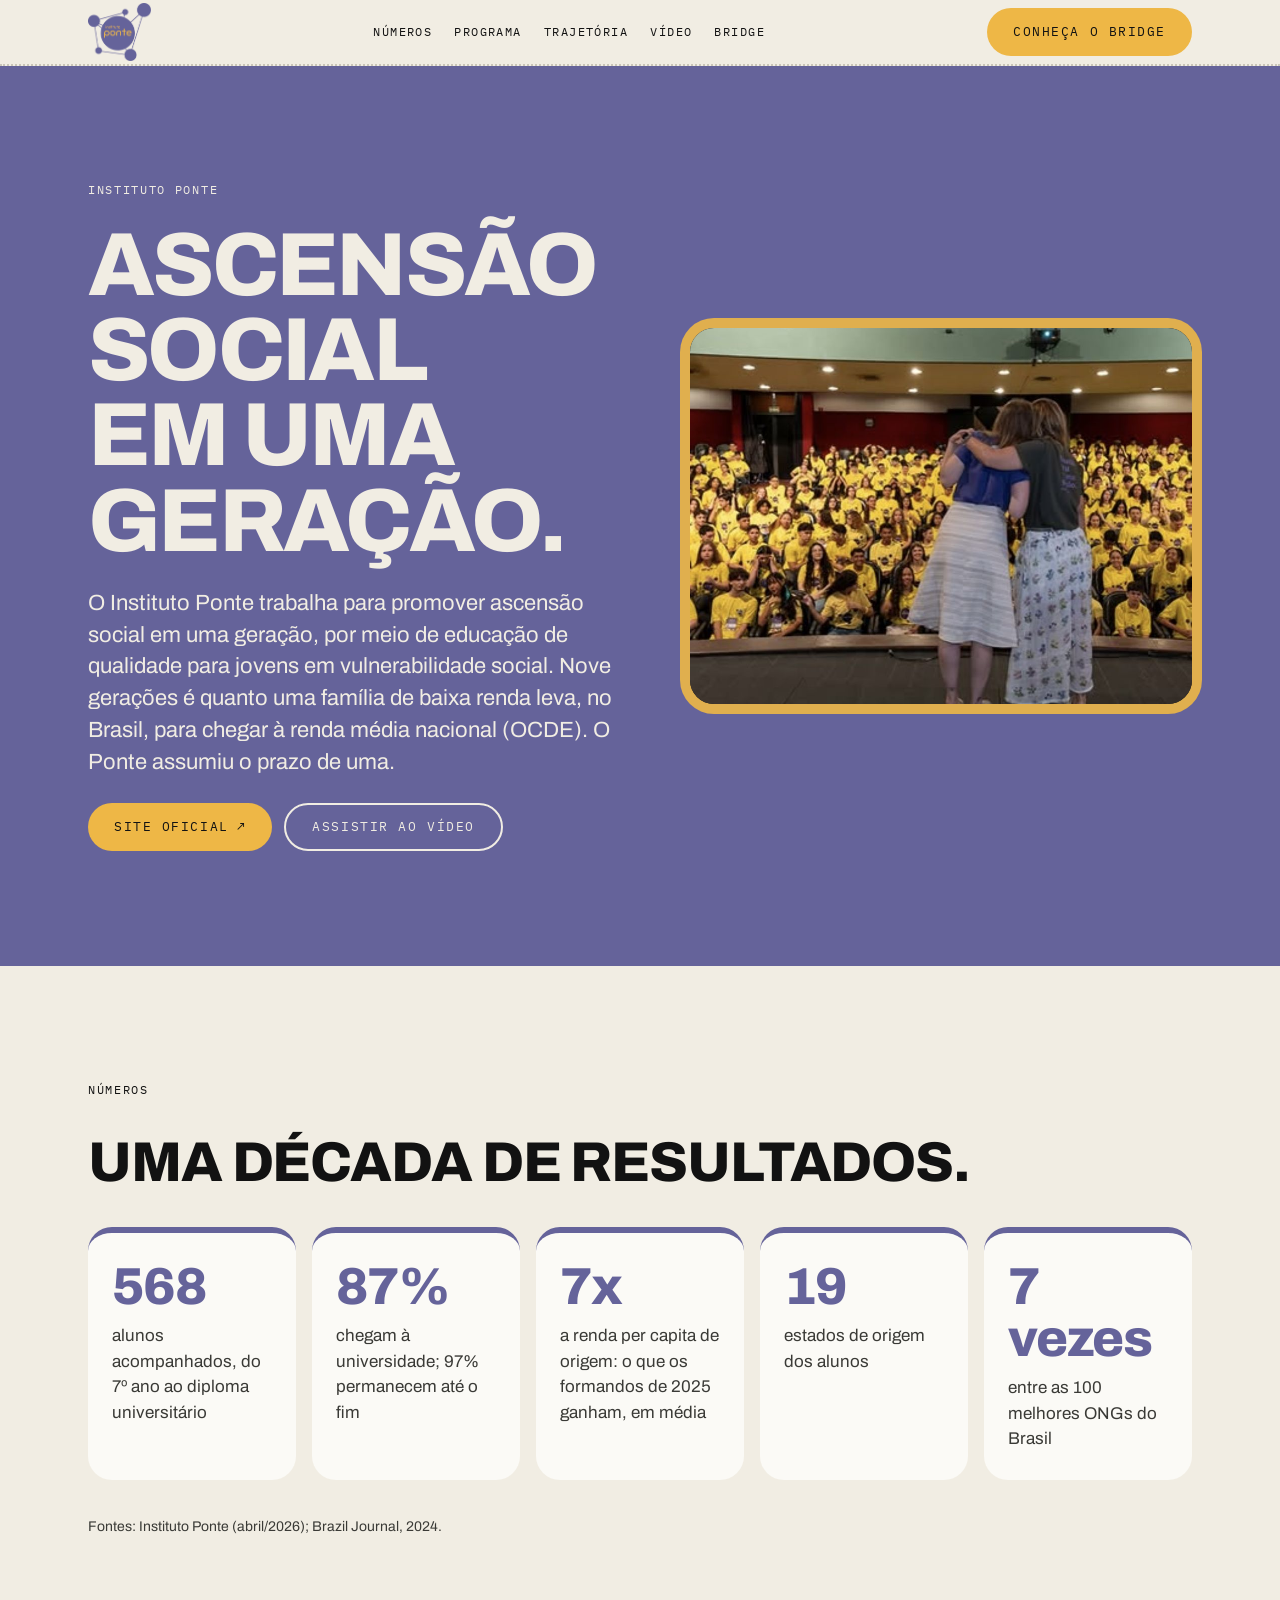
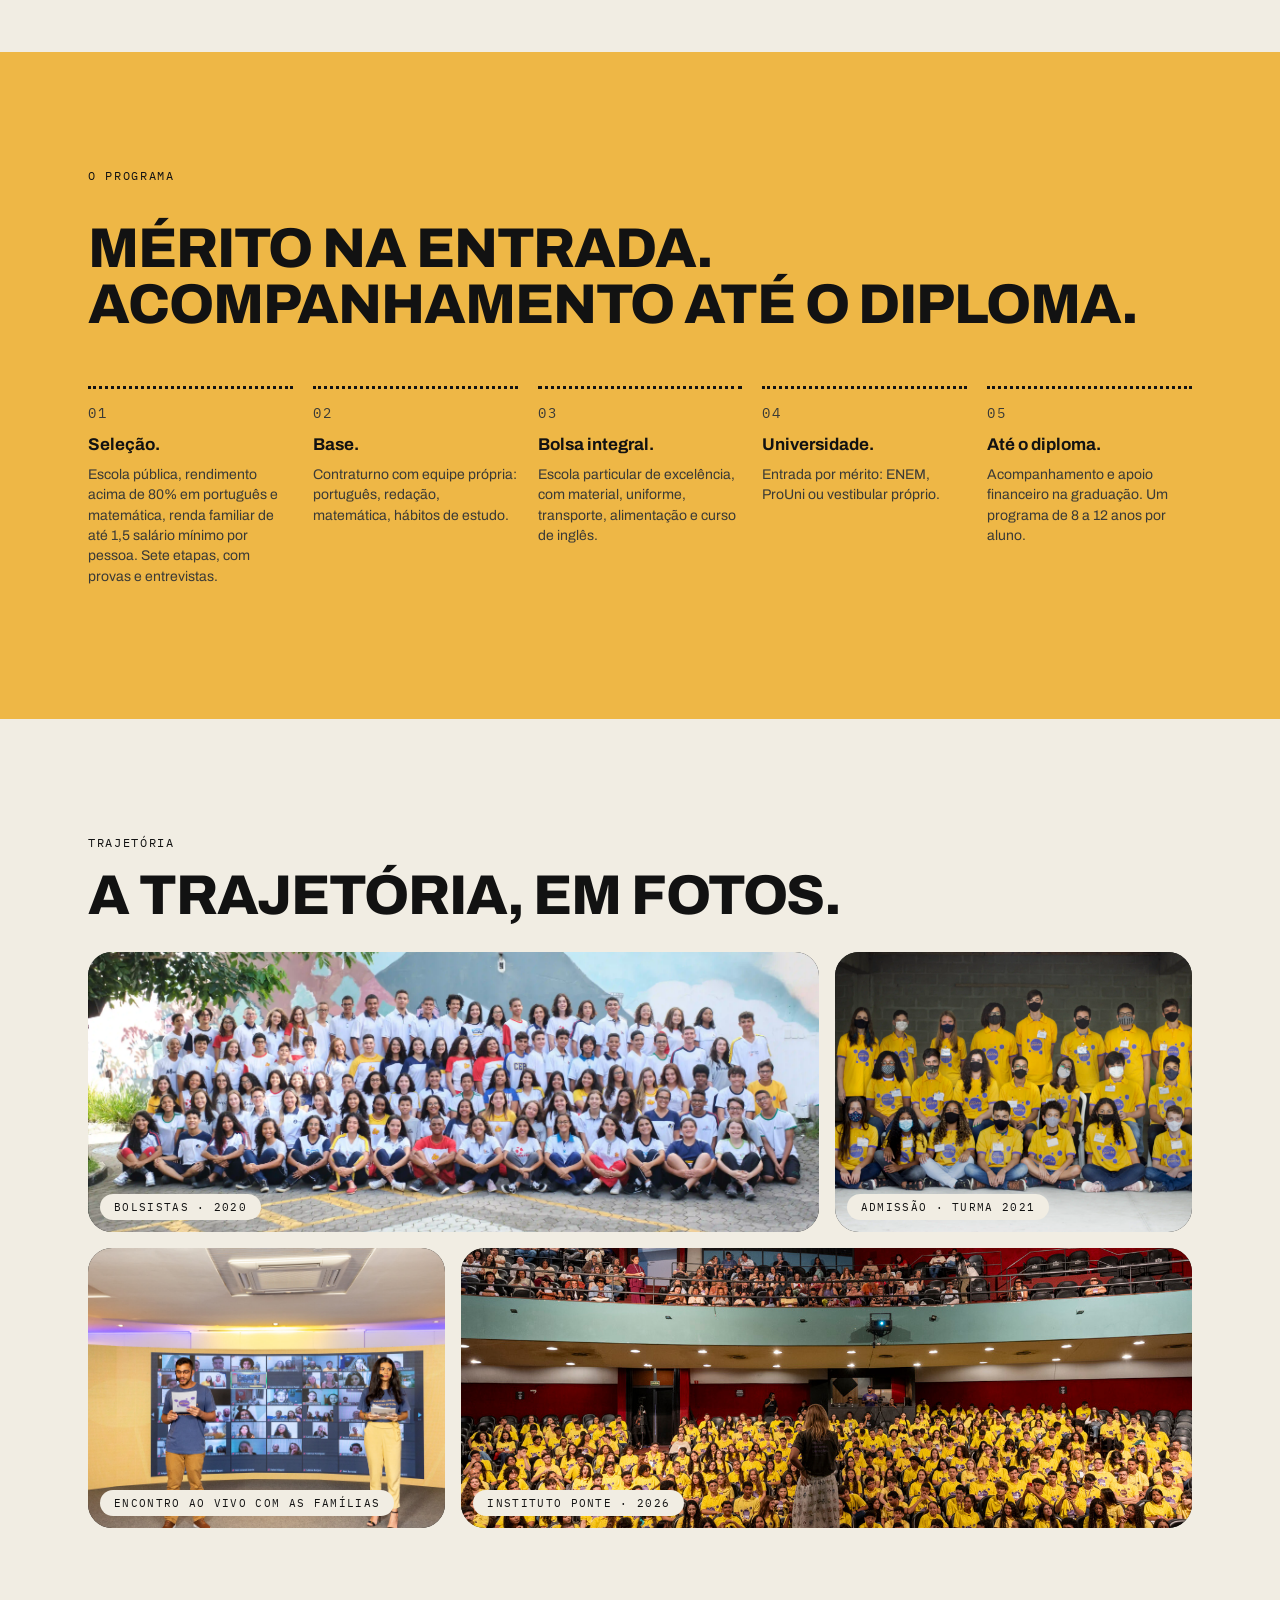
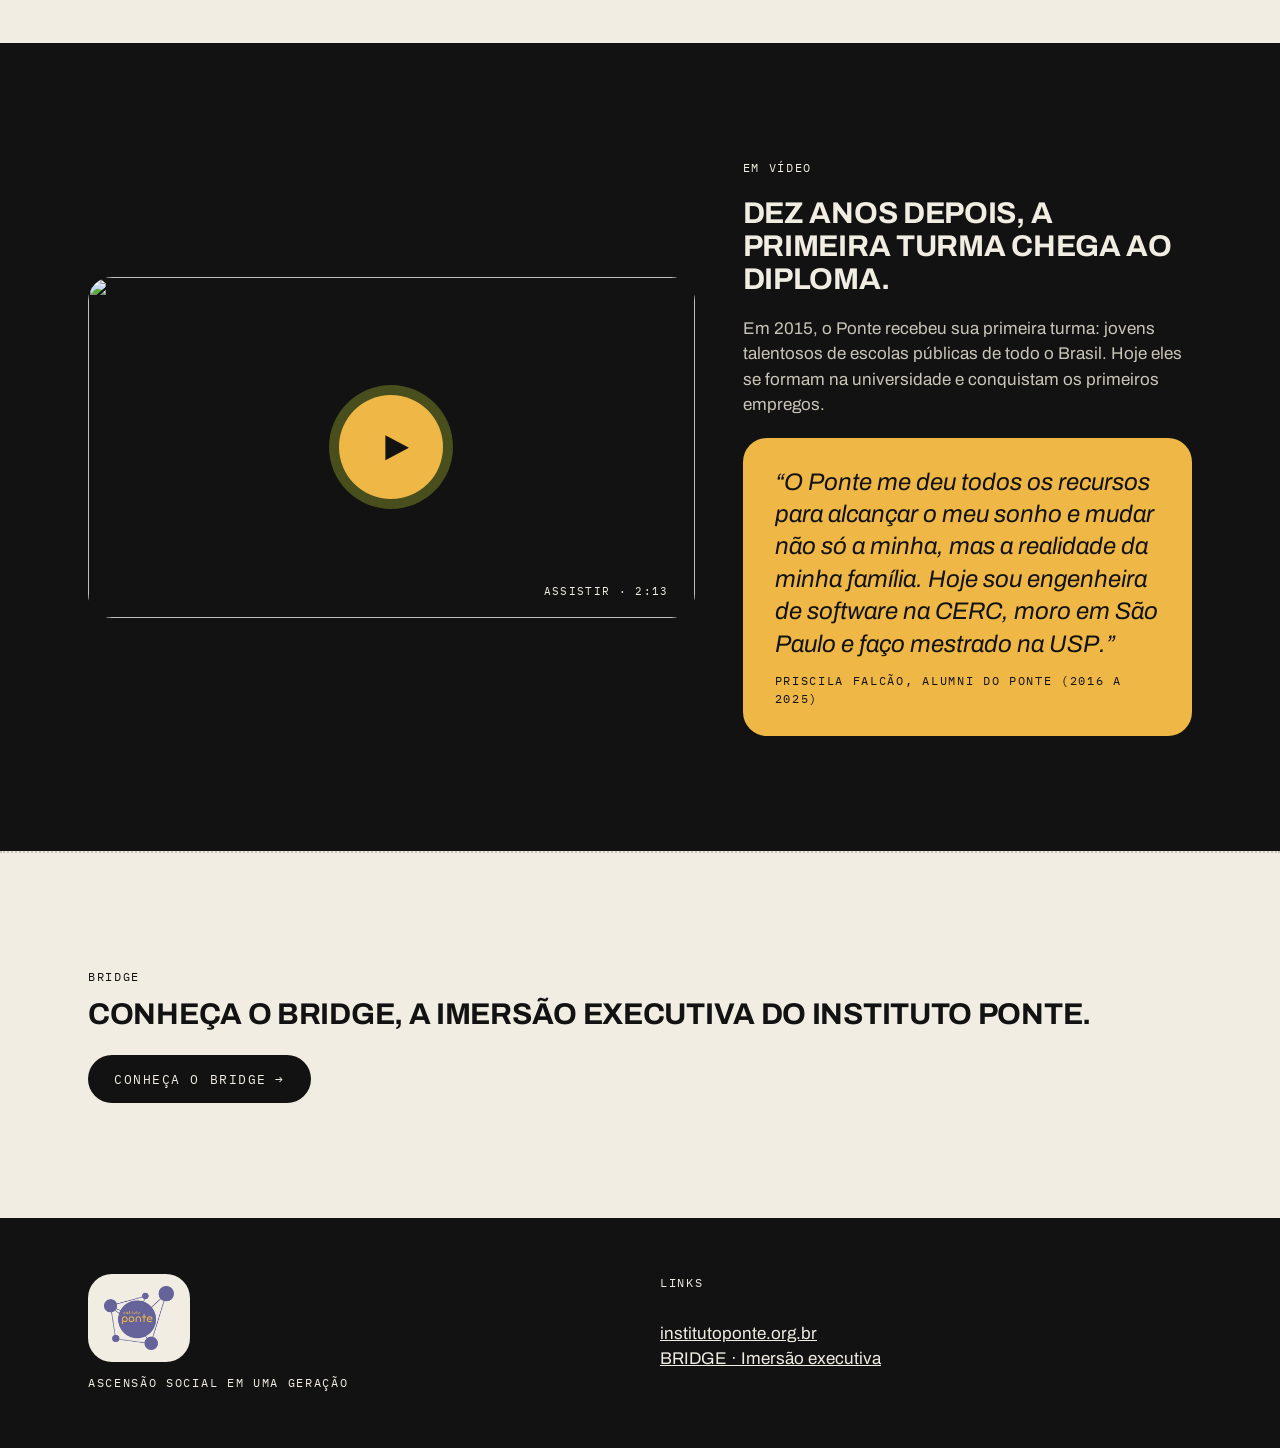
==== commit 08c7bc2c: "Logo e cores oficiais do Instituto Ponte Co-Authored-By: Claude Opus 5.5 <noreply@anthropic.com>" ====
--- a/instituto-ponte.html
+++ b/instituto-ponte.html
@@ -5,10 +5,9 @@
 <meta name="viewport" content="width=device-width,initial-scale=1,viewport-fit=cover">
 <title>Instituto Ponte | BRIDGE</title>
 <meta name="description" content="O Instituto Ponte promove ascensão social em uma geração por meio da educação. Conheça os números, o programa e a trajetória dos alunos.">
-<link rel="icon" href="favicon.svg" type="image/svg+xml">
-<link rel="icon" href="favicon-32.png" type="image/png" sizes="32x32">
-<link rel="apple-touch-icon" href="apple-touch-icon.png">
-<meta name="theme-color" content="#5b47d6">
+<link rel="icon" href="assets/logo-instituto-ponte.png" type="image/png">
+<link rel="apple-touch-icon" href="assets/logo-instituto-ponte.png">
+<meta name="theme-color" content="#f1ede3">
 <link rel="preconnect" href="https://fonts.googleapis.com">
 <link rel="preconnect" href="https://fonts.gstatic.com" crossorigin>
 <link rel="stylesheet" href="https://fonts.googleapis.com/css2?family=Archivo:wdth,wght@62..125,400..900&family=IBM+Plex+Mono:wght@400;500&display=swap">
@@ -18,7 +17,7 @@
 
 <header class="top" id="top">
   <div class="wrap">
-    <a class="wordmark wordmark--ponte" href="#topo">Instituto<br>Ponte</a>
+    <a class="logo-ponte" href="#topo"><img src="assets/logo-instituto-ponte.png" alt="Instituto Ponte" width="266" height="244"></a>
     <nav aria-label="Seções" id="menu">
       <a href="#numeros">Números</a><a href="#programa">Programa</a><a href="#trajetoria">Trajetória</a><a href="#video">Vídeo</a><a href="index.html">BRIDGE</a>
     </nav>
@@ -125,7 +124,7 @@
 <footer>
   <div class="wrap">
     <div class="stack" style="gap:12px">
-      <span class="wordmark">Instituto Ponte</span>
+      <span class="logo-badge"><img src="assets/logo-instituto-ponte.png" alt="Instituto Ponte" width="266" height="244" loading="lazy"></span>
       <span class="mono">Ascensão social em uma geração</span>
     </div>
     <div class="stack" style="gap:8px">
--- a/styles.css
+++ b/styles.css
@@ -4,6 +4,7 @@
   --sans:"Archivo","Helvetica Neue",Arial,sans-serif; --mono:"IBM Plex Mono","Courier New",monospace;
   --w:1200px; --gutter:clamp(16px,4vw,48px);
   --r-pill:999px; --r-card:24px;
+  --ponte-roxo:#65639A; --ponte-ouro:#EEB746; /* cores da logo do Instituto Ponte */
 }
 html{scroll-behavior:smooth}
 [id]{scroll-margin-top:72px}
@@ -234,15 +235,17 @@
 /* Chamada para o Instituto Ponte (página do BRIDGE) */
 
 /* Página do Instituto Ponte: roxo da marca do Ponte + amarelo das camisetas */
-body.ponte{--roxo:#5b47d6;--roxo-2:#4a37c2;--amarelo:#ffd23f}
-.ponte header.top{background:var(--roxo);color:var(--osso);border-bottom-color:rgba(241,237,227,.25)}
-.ponte header.top .menu-btn{border-color:var(--osso);color:var(--osso)}
-.ponte header.top a:focus-visible,.ponte header.top .btn:focus-visible,.ponte-hero a:focus-visible{outline-color:var(--amarelo)}
-.wordmark--ponte{font-size:18px;line-height:.95}
+body.ponte{--roxo:var(--ponte-roxo);--amarelo:var(--ponte-ouro)}
+.ponte-hero a:focus-visible{outline-color:var(--amarelo)}
+.logo-ponte{display:block;line-height:0}
+.logo-ponte img{height:58px;width:auto;display:block}
+@media (max-width:560px){.logo-ponte img{height:48px}}
+.logo-badge{display:inline-flex;background:var(--osso);border-radius:var(--r-card);padding:12px 16px;justify-self:start;line-height:0}
+.logo-badge img{height:64px;width:auto;display:block}
 .ponte-hero{background:var(--roxo);color:var(--osso)}
-.ponte-hero .lead{color:#e8e4ff}
+.ponte-hero .lead{color:var(--osso)}
 .ponte-hero__grid{display:grid;grid-template-columns:minmax(0,1.05fr) minmax(0,.95fr);gap:48px;align-items:center}
-.ponte-hero__photo{margin:0;aspect-ratio:4/3;box-shadow:0 0 0 10px rgba(255,210,63,.9)}
+.ponte-hero__photo{margin:0;aspect-ratio:4/3;box-shadow:0 0 0 10px rgba(238,183,70,.9)}
 .btn--light{background:transparent;color:var(--osso);border:2px solid var(--osso)}
 .btn--light:hover{background:rgba(241,237,227,.12)}
 .ponte-stats{display:grid;grid-template-columns:repeat(auto-fit,minmax(200px,1fr));gap:16px}
@@ -254,24 +257,23 @@
 
 @media (max-width:820px){
   .ponte-hero__grid,.ponte-cta__grid{grid-template-columns:1fr}
-  .ponte nav{background:var(--roxo)}
-  .ponte nav a{border-bottom-color:rgba(241,237,227,.25)}
-}
-@media (max-width:560px){.ponte-hero__photo{box-shadow:0 0 0 6px rgba(255,210,63,.9)}}
+}
+@media (max-width:560px){.ponte-hero__photo{box-shadow:0 0 0 6px rgba(238,183,70,.9)}}
 .dark .quote{color:var(--tinta)}
 .btn span[aria-hidden="true"]{margin-left:8px}
 .ponte-stats strong{font-size:clamp(36px,4.2vw,52px)}
 
 /* Chamada "Conheça o Instituto Ponte" (página do BRIDGE), na identidade do Ponte */
-.ponte-cta{background:#5b47d6;color:var(--osso)}
-.ponte-cta .lead{color:#e8e4ff}
+.ponte-cta{background:var(--ponte-roxo);color:var(--osso)}
+.ponte-cta .lead{color:var(--osso)}
 .ponte-cta a:focus-visible{outline-color:var(--amarelo)}
-.ponte-cta .btn--yellow{background:#ffd23f}
+.ponte-cta .btn--yellow{background:var(--ponte-ouro)}
 .ponte-cta__grid{display:grid;grid-template-columns:minmax(0,1.2fr) minmax(0,.8fr);gap:48px;align-items:center}
 .ponte-cta__links{display:grid;border-top:2px dotted rgba(241,237,227,.35)}
 .ponte-cta__links a{display:flex;align-items:baseline;gap:16px;min-height:64px;padding-block:18px;border-bottom:2px dotted rgba(241,237,227,.35);text-decoration:none;font-size:clamp(20px,2.2vw,26px);font-weight:700;letter-spacing:-.01em;transition:padding .2s ease,color .2s ease}
 .ponte-cta__links a::after{content:"→";margin-left:auto;font-weight:400}
-.ponte-cta__links a:hover{color:#ffd23f;padding-left:8px}
-.ponte-cta__links .mono{color:#ffd23f}
+.ponte-cta__links a:hover{color:var(--ponte-ouro);padding-left:8px}
+.ponte-cta__links .mono{color:var(--ponte-ouro)}
 /* Fim da página do Ponte: só o link para o BRIDGE */
 .ponte-bridge__row{display:flex;justify-content:space-between;align-items:center;gap:24px;flex-wrap:wrap}
+.ponte .btn--yellow:hover,.ponte-cta .btn--yellow:hover{background:#dfa73a}
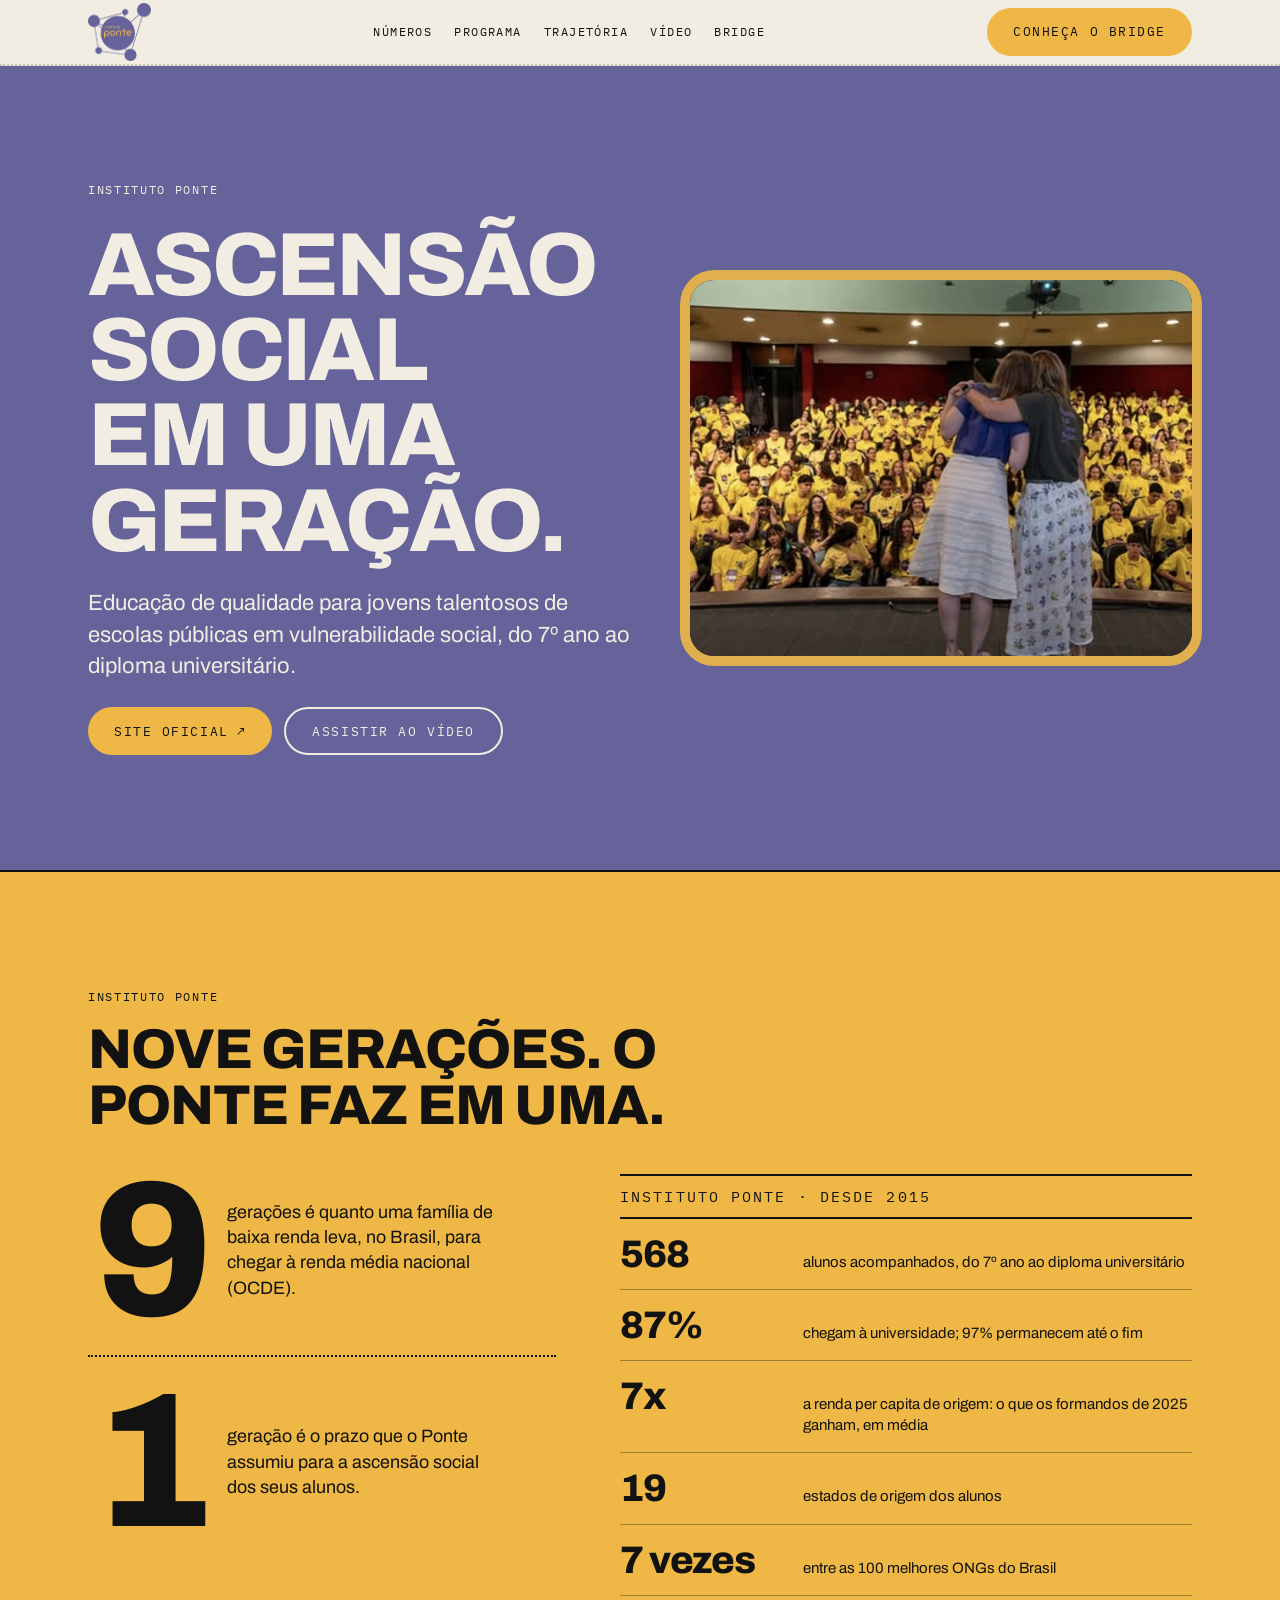
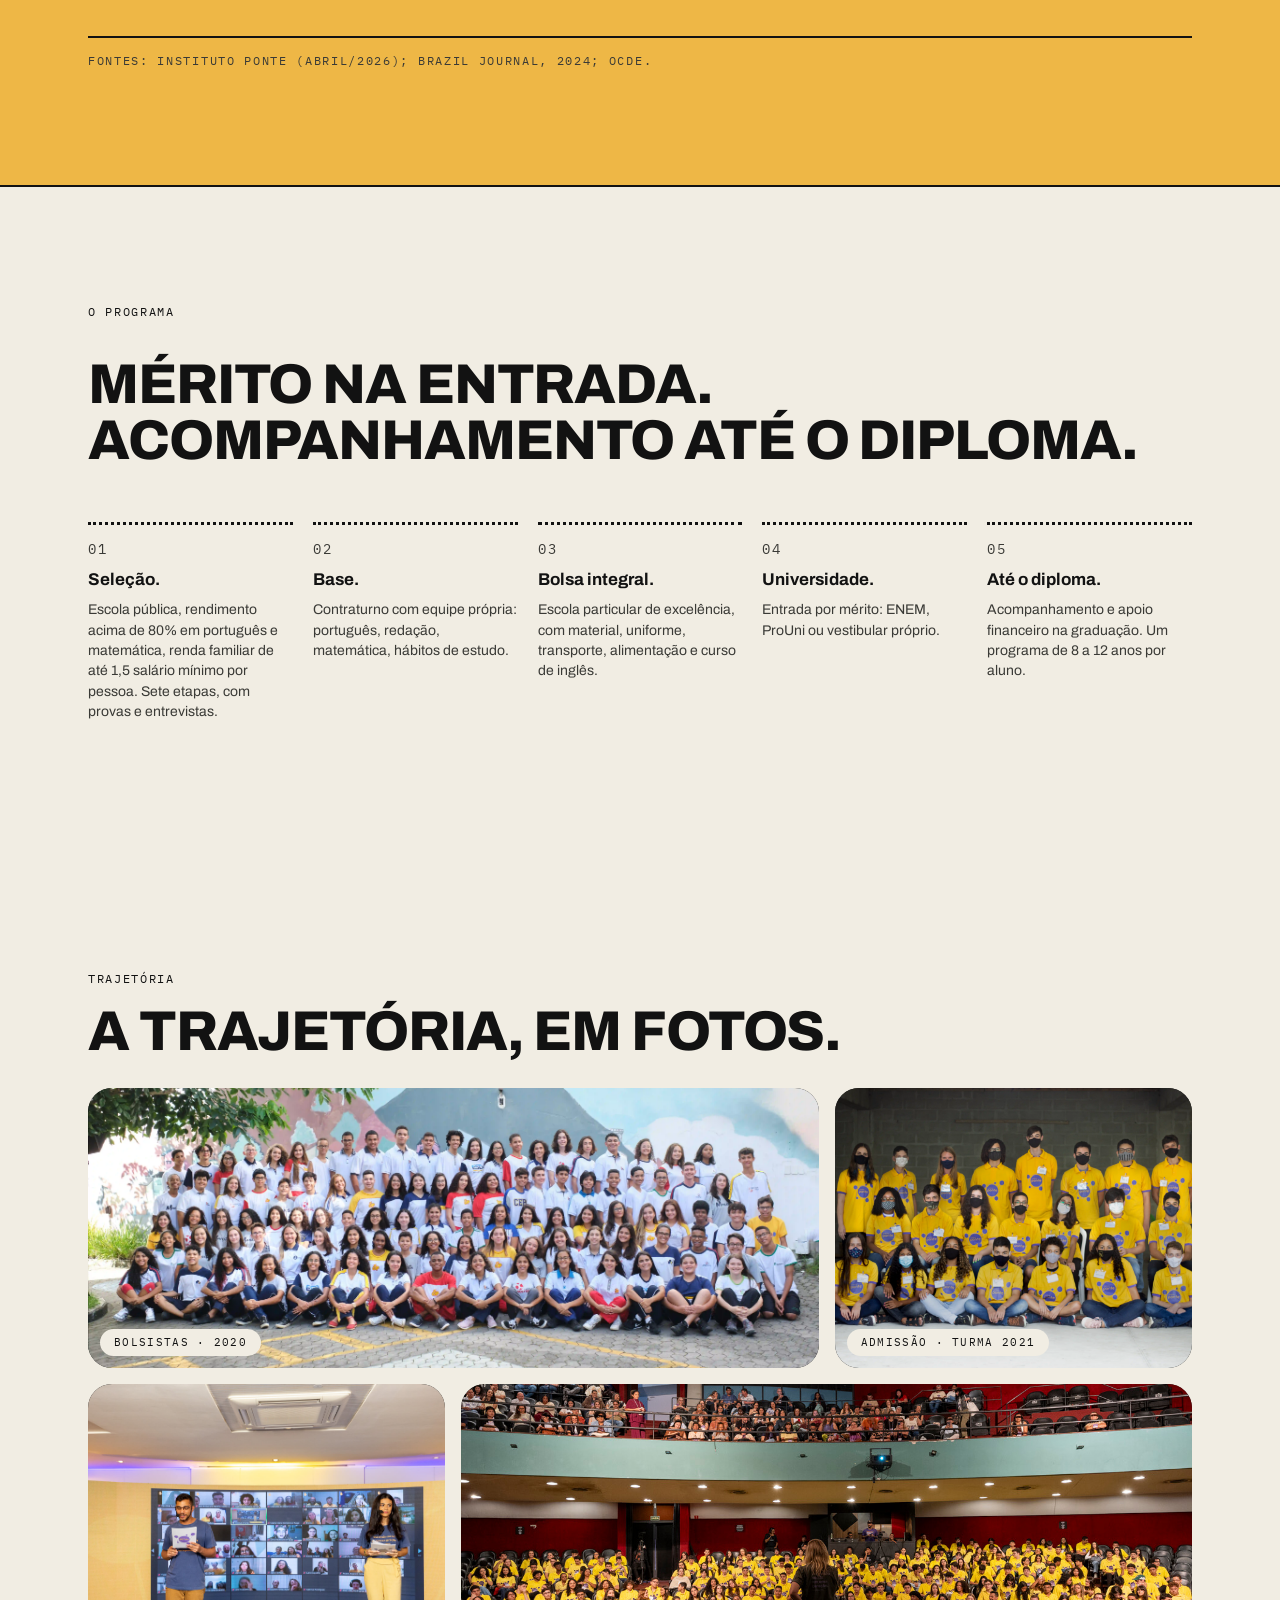
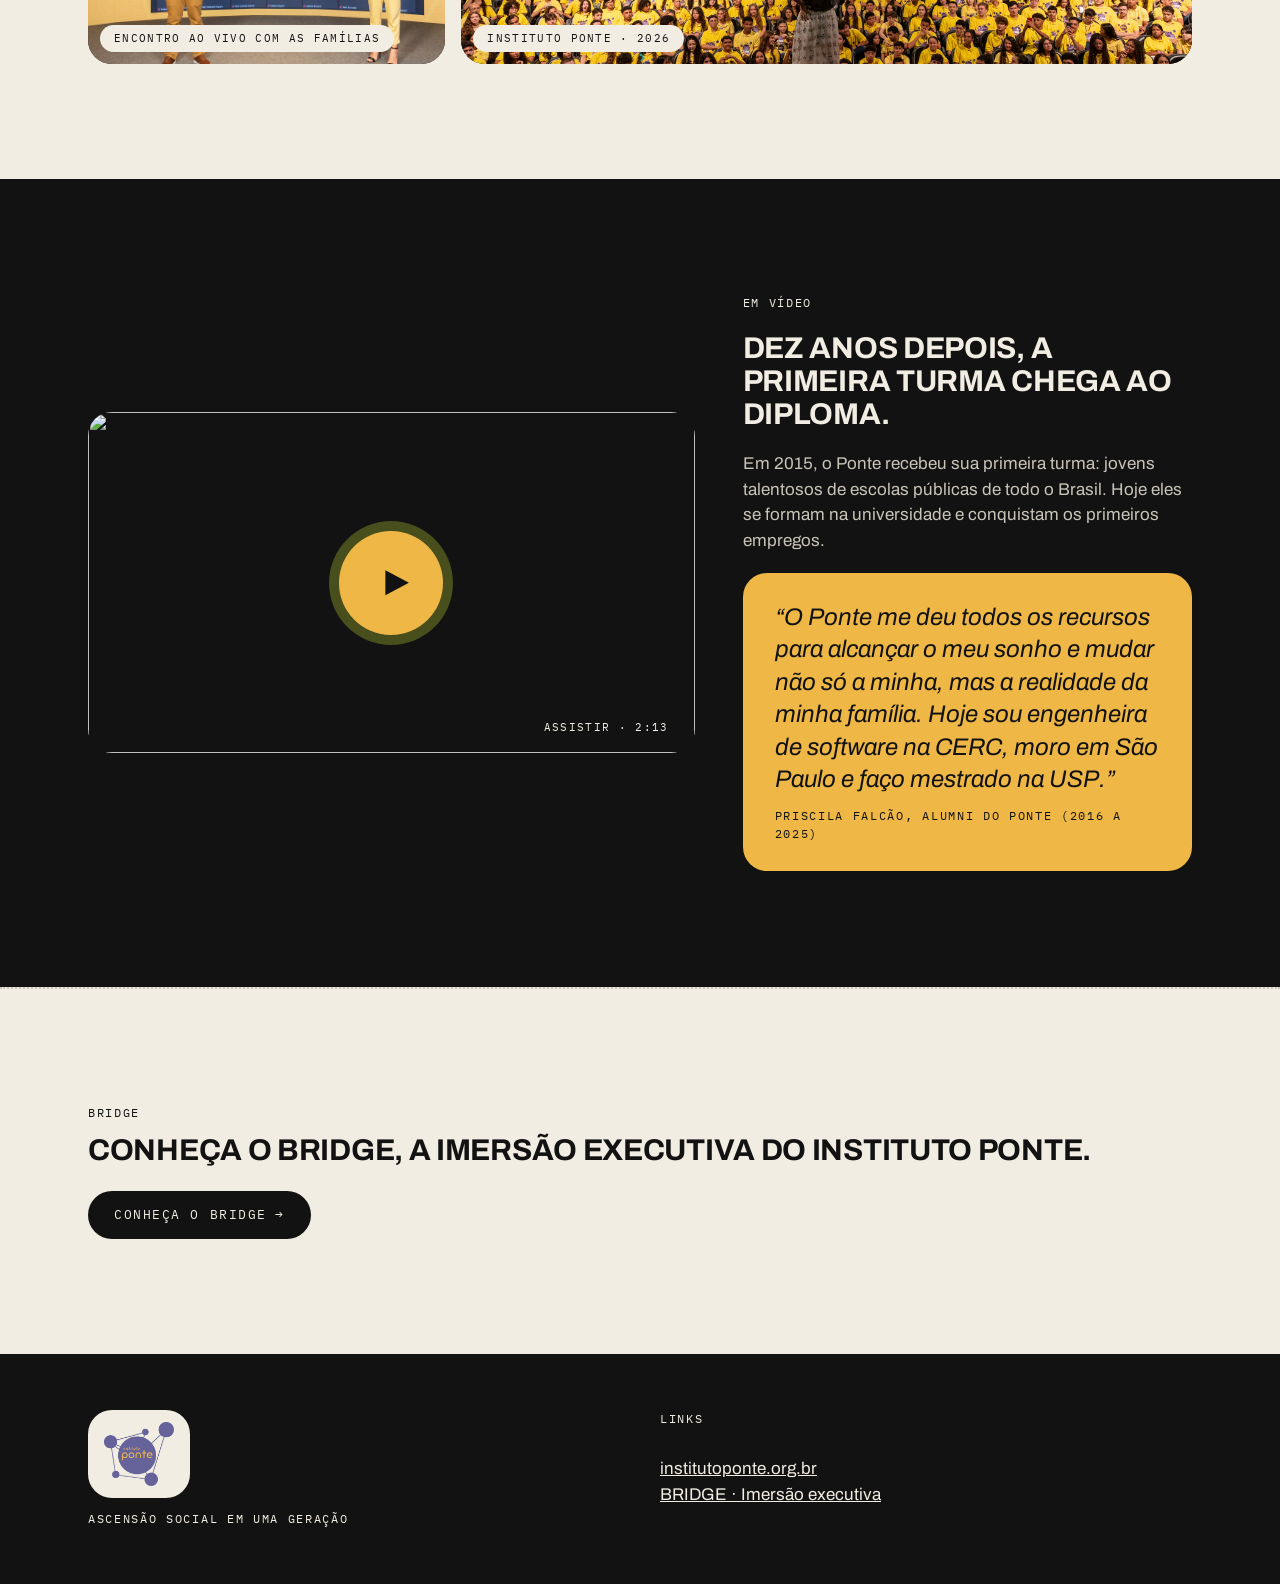
==== commit 8d459ea6: "Instituto Ponte: slide "Nove gerações. O Ponte faz em uma." no lugar do texto longo e da seção de nú" ====
--- a/instituto-ponte.html
+++ b/instituto-ponte.html
@@ -36,7 +36,7 @@
     <div class="stack" style="gap:24px">
       <span class="eyebrow">Instituto Ponte</span>
       <h1 class="h-xl">Ascensão social em uma geração.</h1>
-      <p class="lead">O Instituto Ponte trabalha para promover ascensão social em uma geração, por meio de educação de qualidade para jovens em vulnerabilidade social. Nove gerações é quanto uma família de baixa renda leva, no Brasil, para chegar à renda média nacional (OCDE). O Ponte assumiu o prazo de uma.</p>
+      <p class="lead">Educação de qualidade para jovens talentosos de escolas públicas em vulnerabilidade social, do 7º ano ao diploma universitário.</p>
       <div class="hero-ctas" style="display:flex;gap:12px;flex-wrap:wrap">
         <a class="btn btn--yellow" href="https://www.institutoponte.org.br/" target="_blank" rel="noopener">Site oficial <span aria-hidden="true">↗</span><span class="sr-only"> (abre em nova aba)</span></a>
         <a class="btn btn--light" href="#video">Assistir ao vídeo</a>
@@ -46,22 +46,31 @@
   </div>
 </section>
 
-<section id="numeros">
-  <div class="wrap stack" style="gap:36px">
-    <span class="eyebrow">Números</span>
-    <h2 class="h-lg">Uma década de resultados.</h2>
-    <div class="ponte-stats">
+<section class="slide" id="numeros">
+  <div class="wrap stack" style="gap:40px">
+    <div class="stack" style="gap:16px">
+      <span class="eyebrow">Instituto Ponte</span>
+      <h2 class="h-lg">Nove gerações. O Ponte faz em uma.</h2>
+    </div>
+    <div class="slide__grid">
+      <div class="slide__vs">
+        <div class="slide__big"><strong>9</strong><p>gerações é quanto uma família de baixa renda leva, no Brasil, para chegar à renda média nacional (OCDE).</p></div>
+        <div class="slide__big"><strong>1</strong><p>geração é o prazo que o Ponte assumiu para a ascensão social dos seus alunos.</p></div>
+      </div>
+      <div class="slide__table">
+        <span class="mono slide__caption">Instituto Ponte · desde 2015</span>
         <div><strong>568</strong><span>alunos acompanhados, do 7º ano ao diploma universitário</span></div>
         <div><strong>87%</strong><span>chegam à universidade; 97% permanecem até o fim</span></div>
         <div><strong>7x</strong><span>a renda per capita de origem: o que os formandos de 2025 ganham, em média</span></div>
         <div><strong>19</strong><span>estados de origem dos alunos</span></div>
         <div><strong>7 vezes</strong><span>entre as 100 melhores ONGs do Brasil</span></div>
+      </div>
     </div>
-    <p class="hint">Fontes: Instituto Ponte (abril/2026); Brazil Journal, 2024.</p>
+    <p class="mono slide__src">Fontes: Instituto Ponte (abril/2026); Brazil Journal, 2024; OCDE.</p>
   </div>
 </section>
 
-<section class="yellow" id="programa">
+<section id="programa">
   <div class="wrap stack" style="gap:36px">
     <span class="eyebrow">O programa</span>
     <h2 class="h-lg">Mérito na entrada. Acompanhamento até o diploma.</h2>
--- a/styles.css
+++ b/styles.css
@@ -41,11 +41,6 @@
 .circle strong{font-size:56px;line-height:1;font-weight:800;letter-spacing:-.03em}
 .circle span{font-family:var(--mono);font-size:11px;letter-spacing:.12em;text-transform:uppercase;max-width:130px}
 .yellow .circle{background:var(--osso)}
-.speaker{display:grid;grid-template-columns:72px 1fr;gap:16px;align-items:center;padding-block:16px;border-top:2px dotted var(--linha);min-width:0}
-.speaker img{width:72px;height:72px;border-radius:50%;object-fit:cover;display:block}
-.speaker strong{display:block;font-size:17px;line-height:1.25}
-.speaker span{display:block;font-size:14px;color:var(--tinta-2)}
-.speaker em{font-style:normal;font-family:var(--mono);font-size:11px;letter-spacing:.12em;text-transform:uppercase;margin-top:4px;display:inline-block}
 .axis{font-family:var(--mono);font-size:12px;letter-spacing:.14em;text-transform:uppercase;border-left:3px dotted var(--tinta);padding:6px 0 6px 16px;margin-bottom:8px}
 .stat{display:flex;align-items:baseline;gap:20px;border-top:2px dotted var(--linha);padding-block:12px}
 .stat strong{font-size:40px;font-weight:800;letter-spacing:-.02em;min-width:110px;text-align:right;font-variant-numeric:tabular-nums}
@@ -187,11 +182,6 @@
 .dark{background:var(--tinta);color:var(--osso)}
 .dark .hl{color:var(--amarelo)}
 .dark .axis{border-left-color:var(--amarelo);color:var(--amarelo)}
-.dark .speaker{grid-template-columns:84px 1fr;border-top-color:rgba(241,237,227,.16)}
-.dark .speaker img{width:84px;height:84px;box-shadow:0 0 0 3px var(--tinta),0 0 0 5px rgba(230,255,58,.7)}
-.dark .speaker strong{font-size:18px}
-.dark .speaker span,.dark .hint{color:#c9c5b8}
-.dark .speaker em{color:var(--amarelo)}
 .dark a:focus-visible,.dark .btn:focus-visible{outline-color:var(--amarelo)}
 .lineup-foot{display:flex;justify-content:space-between;align-items:center;gap:20px;flex-wrap:wrap;padding-top:8px}
 .dark .lead{color:var(--osso) !important}
@@ -210,9 +200,8 @@
 .ticket-actions .btn{width:100%;min-height:56px;gap:10px}
 #checkout{font-size:14px}
 .wa-ico{width:18px;height:18px;flex-shrink:0}
-@media (max-width:560px){.lineup-foot .btn{width:100%}.dark .speaker{grid-template-columns:72px 1fr}.dark .speaker img{width:72px;height:72px}}
+@media (max-width:560px){.lineup-foot .btn{width:100%}}
 /* Grade única do lineup */
-.lineup-grid{display:grid;grid-template-columns:repeat(3,minmax(0,1fr));column-gap:40px;border-bottom:2px dotted rgba(241,237,227,.16)}
 /* Data em destaque */
 .bigdate{display:inline-flex;align-items:center;gap:20px;flex-wrap:wrap;justify-self:start;background:var(--amarelo);color:var(--tinta);border-radius:var(--r-card);padding:18px 28px}
 .yellow .bigdate{background:var(--osso)}
@@ -230,7 +219,7 @@
 .partner-stats div{border:2px solid var(--tinta);border-radius:var(--r-card);padding:24px 20px;display:grid;gap:6px;align-content:start;text-align:center}
 .partner-stats strong{font-size:clamp(36px,4.6vw,56px);line-height:1;font-weight:800;letter-spacing:-.03em}
 .partner-stats span{font-family:var(--mono);font-size:12px;letter-spacing:.12em;text-transform:uppercase;color:var(--tinta-2)}
-@media (max-width:700px){.lineup-grid,.partner-stats{grid-template-columns:1fr}.bigdate{padding:16px 20px;gap:14px}.partner-band .btn{width:100%}}
+@media (max-width:700px){.partner-stats{grid-template-columns:1fr}.bigdate{padding:16px 20px;gap:14px}.partner-band .btn{width:100%}}
 
 /* Chamada para o Instituto Ponte (página do BRIDGE) */
 
@@ -248,32 +237,109 @@
 .ponte-hero__photo{margin:0;aspect-ratio:4/3;box-shadow:0 0 0 10px rgba(238,183,70,.9)}
 .btn--light{background:transparent;color:var(--osso);border:2px solid var(--osso)}
 .btn--light:hover{background:rgba(241,237,227,.12)}
-.ponte-stats{display:grid;grid-template-columns:repeat(auto-fit,minmax(200px,1fr));gap:16px}
-.ponte-stats div{background:var(--branco);border-radius:var(--r-card);padding:28px 24px;display:grid;gap:10px;align-content:start;border-top:6px solid var(--roxo)}
-.ponte-stats strong{font-size:clamp(40px,5vw,60px);line-height:1;font-weight:800;letter-spacing:-.03em;color:var(--roxo)}
-.ponte-stats span{color:var(--tinta-2)}
 .ponte .dark .quote{background:var(--amarelo)}
 .ponte-bridge{background:var(--osso);border-top:2px dotted var(--linha)}
 
 @media (max-width:820px){
-  .ponte-hero__grid,.ponte-cta__grid{grid-template-columns:1fr}
+  .ponte-hero__grid{grid-template-columns:1fr}
 }
 @media (max-width:560px){.ponte-hero__photo{box-shadow:0 0 0 6px rgba(238,183,70,.9)}}
 .dark .quote{color:var(--tinta)}
 .btn span[aria-hidden="true"]{margin-left:8px}
-.ponte-stats strong{font-size:clamp(36px,4.2vw,52px)}
-
-/* Chamada "Conheça o Instituto Ponte" (página do BRIDGE), na identidade do Ponte */
-.ponte-cta{background:var(--ponte-roxo);color:var(--osso)}
-.ponte-cta .lead{color:var(--osso)}
-.ponte-cta a:focus-visible{outline-color:var(--amarelo)}
-.ponte-cta .btn--yellow{background:var(--ponte-ouro)}
-.ponte-cta__grid{display:grid;grid-template-columns:minmax(0,1.2fr) minmax(0,.8fr);gap:48px;align-items:center}
-.ponte-cta__links{display:grid;border-top:2px dotted rgba(241,237,227,.35)}
-.ponte-cta__links a{display:flex;align-items:baseline;gap:16px;min-height:64px;padding-block:18px;border-bottom:2px dotted rgba(241,237,227,.35);text-decoration:none;font-size:clamp(20px,2.2vw,26px);font-weight:700;letter-spacing:-.01em;transition:padding .2s ease,color .2s ease}
-.ponte-cta__links a::after{content:"→";margin-left:auto;font-weight:400}
-.ponte-cta__links a:hover{color:var(--ponte-ouro);padding-left:8px}
-.ponte-cta__links .mono{color:var(--ponte-ouro)}
+
 /* Fim da página do Ponte: só o link para o BRIDGE */
 .ponte-bridge__row{display:flex;justify-content:space-between;align-items:center;gap:24px;flex-wrap:wrap}
-.ponte .btn--yellow:hover,.ponte-cta .btn--yellow:hover{background:#dfa73a}
+.ponte .btn--yellow:hover{background:#dfa73a}
+
+/* Lineup em cards com foto (estilo vertical, nome sobre a imagem) */
+.speaker-cards{display:flex;flex-wrap:wrap;justify-content:center;gap:20px}
+.speaker-card{display:block;color:inherit;text-decoration:none;position:relative;flex:0 0 calc((100% - 40px) / 3);aspect-ratio:3/4;border-radius:20px;overflow:hidden;background:#1d1d1b;isolation:isolate;box-shadow:0 20px 40px -24px rgba(0,0,0,.8)}
+.speaker-card img{position:absolute;inset:0;width:100%;height:100%;object-fit:cover;object-position:center 20%;z-index:-2;transition:transform .6s ease}
+.speaker-card::after{content:"";position:absolute;inset:0;z-index:-1;background:linear-gradient(180deg,rgba(18,18,18,0) 30%,rgba(18,18,18,.55) 58%,rgba(18,18,18,.96) 100%)}
+.speaker-card:hover img{transform:scale(1.04)}
+.speaker-card__status{position:absolute;top:14px;right:14px;background:var(--amarelo);color:var(--tinta);border-radius:var(--r-pill);padding:6px 12px;font-family:var(--mono);font-size:10px;letter-spacing:.12em;text-transform:uppercase}
+.speaker-card__body{position:absolute;left:0;right:0;bottom:0;padding:18px;display:grid;gap:12px}
+.speaker-card__name{display:block;color:#fff;font-size:clamp(22px,2.5vw,34px);line-height:.92;font-weight:900;font-stretch:108%;letter-spacing:-.02em;text-transform:uppercase;overflow-wrap:break-word;text-shadow:0 2px 16px rgba(0,0,0,.45)}
+.speaker-card__role{display:flex;color:#e9e7e1;font-size:14px;line-height:1.35;background:rgba(255,255,255,.08);border:1px solid rgba(255,255,255,.14);border-radius:14px;padding:14px 16px;min-height:66px;align-items:center;-webkit-backdrop-filter:blur(10px);backdrop-filter:blur(10px)}
+@media (max-width:820px){.speaker-cards{gap:14px}.speaker-card{flex-basis:calc((100% - 14px) / 2)}}
+@media (max-width:560px){.speaker-card{border-radius:16px}.speaker-card__status{top:10px;right:10px;font-size:9px;padding:5px 9px}.speaker-card__body{padding:12px;gap:8px}.speaker-card__name{font-size:clamp(14px,4.3vw,19px);font-stretch:100%;letter-spacing:-.01em}.speaker-card__role{font-size:12px;padding:10px 12px;min-height:0;border-radius:12px}}
+@media (prefers-reduced-motion:reduce){.speaker-card img{transition:none}}
+.dark .hint{color:#c9c5b8}
+.speaker-card__in{position:absolute;top:14px;left:14px;width:30px;height:30px;border-radius:8px;background:rgba(18,18,18,.45);border:1px solid rgba(255,255,255,.3);color:#fff;display:grid;place-items:center;font:700 14px/1 var(--sans);-webkit-backdrop-filter:blur(8px);backdrop-filter:blur(8px);transition:background .2s ease,color .2s ease}
+.speaker-card:hover .speaker-card__in,.speaker-card:focus-visible .speaker-card__in{background:#0a66c2;border-color:#0a66c2}
+.speaker-card:focus-visible{outline:3px solid var(--amarelo);outline-offset:3px}
+@media (max-width:560px){.speaker-card__in{top:10px;left:10px;width:24px;height:24px;font-size:12px;border-radius:6px}}
+/* Palavras-chave do hero */
+.lead strong.marker{color:var(--tinta);font-weight:700}
+.keywords{display:flex;flex-wrap:wrap;gap:6px 14px;margin:0;font-size:clamp(20px,2vw,26px);line-height:1.1;font-weight:800;letter-spacing:-.02em;text-transform:uppercase}
+.keywords span{background:linear-gradient(transparent 55%,var(--amarelo) 55%);padding:0 .06em}
+
+/* Por trás do BRIDGE: uma imersão, dois resultados */
+.causa__pair{display:grid;grid-template-columns:repeat(2,minmax(0,1fr));gap:16px}
+.causa__card{background:var(--amarelo);border-radius:var(--r-card);padding:clamp(24px,3.5vw,40px);display:grid;gap:14px;align-content:start}
+.causa__card p{font-size:clamp(22px,2.4vw,30px);line-height:1.15;font-weight:800;letter-spacing:-.02em}
+.causa__card--dark{background:var(--tinta);color:var(--osso)}
+.causa__card--dark .mono{color:var(--amarelo)}
+.causa__impact{display:grid;grid-template-columns:minmax(0,1fr) minmax(0,1fr);gap:40px;align-items:center;border-top:2px dotted var(--linha);padding-top:32px}
+.causa__impact .lead{color:var(--tinta)}
+.causa__nums{display:grid;grid-template-columns:repeat(2,minmax(0,1fr));gap:24px}
+.causa__nums div{display:grid;gap:8px;align-content:start}
+.causa__nums strong{font-size:clamp(64px,9vw,120px);line-height:.85;font-weight:800;letter-spacing:-.05em}
+.causa__nums span{font-family:var(--mono);font-size:12px;letter-spacing:.12em;text-transform:uppercase;color:var(--tinta-2);max-width:22ch}
+.causa__cta{display:flex;align-items:center;gap:20px;flex-wrap:wrap}
+.causa__cta img{height:64px;width:auto}
+.btn--xl{min-height:64px;padding:0 36px;font-size:15px;gap:10px}
+/* Formulário de leads da inscrição */
+.lead-form{display:grid;grid-template-columns:repeat(2,minmax(0,1fr));gap:14px;border-top:2px dotted var(--linha);padding-top:20px}
+.field--full{grid-column:1/-1}
+.lead-form .ticket-actions{margin-top:6px}
+.lead-form button[disabled]{opacity:.7;cursor:progress}
+.form-error{margin:0;border-radius:var(--r-pill);background:#fff6f2;border:2px dashed var(--tinta);padding:10px 20px;font-size:14px}
+.includes--plain{border-top-color:rgba(18,18,18,.35)}
+.includes--plain li::before{background:var(--tinta);border-color:var(--tinta)}
+@media (max-width:820px){.causa__pair,.causa__impact{grid-template-columns:1fr}.causa__impact{gap:28px}}
+@media (max-width:560px){.lead-form{grid-template-columns:1fr}.causa__cta .btn{width:100%}.causa__cta img{height:52px}}
+@media (max-width:560px){.btn--xl{font-size:12px;letter-spacing:.08em;padding:0 20px}}
+
+/* Barra fixa "Garantir minha vaga" + WhatsApp flutuante */
+.sticky-cta{position:fixed;left:0;right:0;bottom:0;z-index:20;padding:0 var(--gutter) calc(12px + env(safe-area-inset-bottom,0px));pointer-events:none;transform:translateY(120%);transition:transform .35s ease}
+.sticky-cta.on{transform:none}
+.sticky-cta__inner{pointer-events:auto;max-width:760px;margin:0 auto;display:flex;align-items:center;justify-content:space-between;gap:16px;background:rgba(18,18,18,.92);color:var(--osso);border:1px solid rgba(241,237,227,.18);border-radius:var(--r-pill);padding:8px 8px 8px 24px;box-shadow:0 18px 40px -16px rgba(0,0,0,.6);-webkit-backdrop-filter:blur(12px);backdrop-filter:blur(12px)}
+.sticky-cta__info{display:grid;gap:2px;min-width:0}
+.sticky-cta__info strong{font-size:15px;line-height:1.2}
+.sticky-cta__info span{font-family:var(--mono);font-size:11px;letter-spacing:.12em;text-transform:uppercase;color:#c9c5b8}
+.sticky-cta__btn{min-height:52px;gap:8px;white-space:nowrap;box-shadow:0 0 0 0 rgba(230,255,58,.6);animation:pulse-cta 2.4s ease-out infinite}
+@keyframes pulse-cta{0%{box-shadow:0 0 0 0 rgba(230,255,58,.55)}70%,100%{box-shadow:0 0 0 14px rgba(230,255,58,0)}}
+.sticky-cta .btn:focus-visible{outline-color:var(--amarelo)}
+.wa-float{position:fixed;right:max(16px,env(safe-area-inset-right,0px));bottom:calc(16px + env(safe-area-inset-bottom,0px));z-index:21;width:60px;height:60px;border-radius:50%;background:#25d366;color:#fff;display:grid;place-items:center;box-shadow:0 12px 28px -8px rgba(0,0,0,.45);transition:transform .2s ease,bottom .35s ease}
+.wa-float svg{width:32px;height:32px}
+.wa-float:hover{transform:scale(1.06)}
+.wa-float:focus-visible{outline:3px solid var(--tinta);outline-offset:3px}
+body.cta-on .wa-float{bottom:calc(96px + env(safe-area-inset-bottom,0px))}
+body.cta-on footer{padding-bottom:120px}
+@media (max-width:560px){
+  .sticky-cta__inner{padding:8px;border-radius:var(--r-pill)}
+  .sticky-cta__info{display:none}
+  .sticky-cta__btn{width:100%;font-size:13px}
+  .wa-float{width:54px;height:54px}
+  .wa-float svg{width:28px;height:28px}
+  body.cta-on .wa-float{bottom:calc(88px + env(safe-area-inset-bottom,0px))}
+}
+@media (prefers-reduced-motion:reduce){.sticky-cta,.wa-float{transition:none}.sticky-cta__btn{animation:none}}
+
+/* Slide "Nove gerações. O Ponte faz em uma." */
+.slide{background:var(--amarelo);border-block:2px solid var(--tinta)}
+.slide__grid{display:grid;grid-template-columns:minmax(0,.9fr) minmax(0,1.1fr);gap:clamp(32px,5vw,72px);align-items:start}
+.slide__vs{display:grid;gap:28px}
+.slide__big{display:grid;grid-template-columns:auto 1fr;gap:20px;align-items:center}
+.slide__big strong{font-size:clamp(120px,15vw,200px);line-height:.8;font-weight:800;letter-spacing:-.06em;min-width:.62em;text-align:center}
+.slide__big p{font-size:clamp(15px,1.4vw,18px);line-height:1.4;max-width:28ch}
+.slide__big + .slide__big{border-top:2px dotted var(--tinta);padding-top:28px}
+.slide__table{display:grid;border-top:2px solid var(--tinta)}
+.slide__caption{padding:10px 0;border-bottom:2px solid var(--tinta)}
+.slide__table div{display:grid;grid-template-columns:minmax(110px,.42fr) 1fr;gap:20px;align-items:baseline;padding:16px 0;border-bottom:1px solid rgba(18,18,18,.35)}
+.slide__table strong{font-size:clamp(28px,3vw,40px);line-height:1;font-weight:800;letter-spacing:-.03em}
+.slide__table span{font-size:15px;line-height:1.4}
+.slide__src{color:var(--tinta-2);border-top:2px solid var(--tinta);padding-top:14px}
+@media (max-width:820px){.slide__grid{grid-template-columns:1fr}}
+@media (max-width:560px){.slide__big{gap:14px}.slide__big strong{font-size:110px}.slide__table div{grid-template-columns:1fr;gap:6px}}
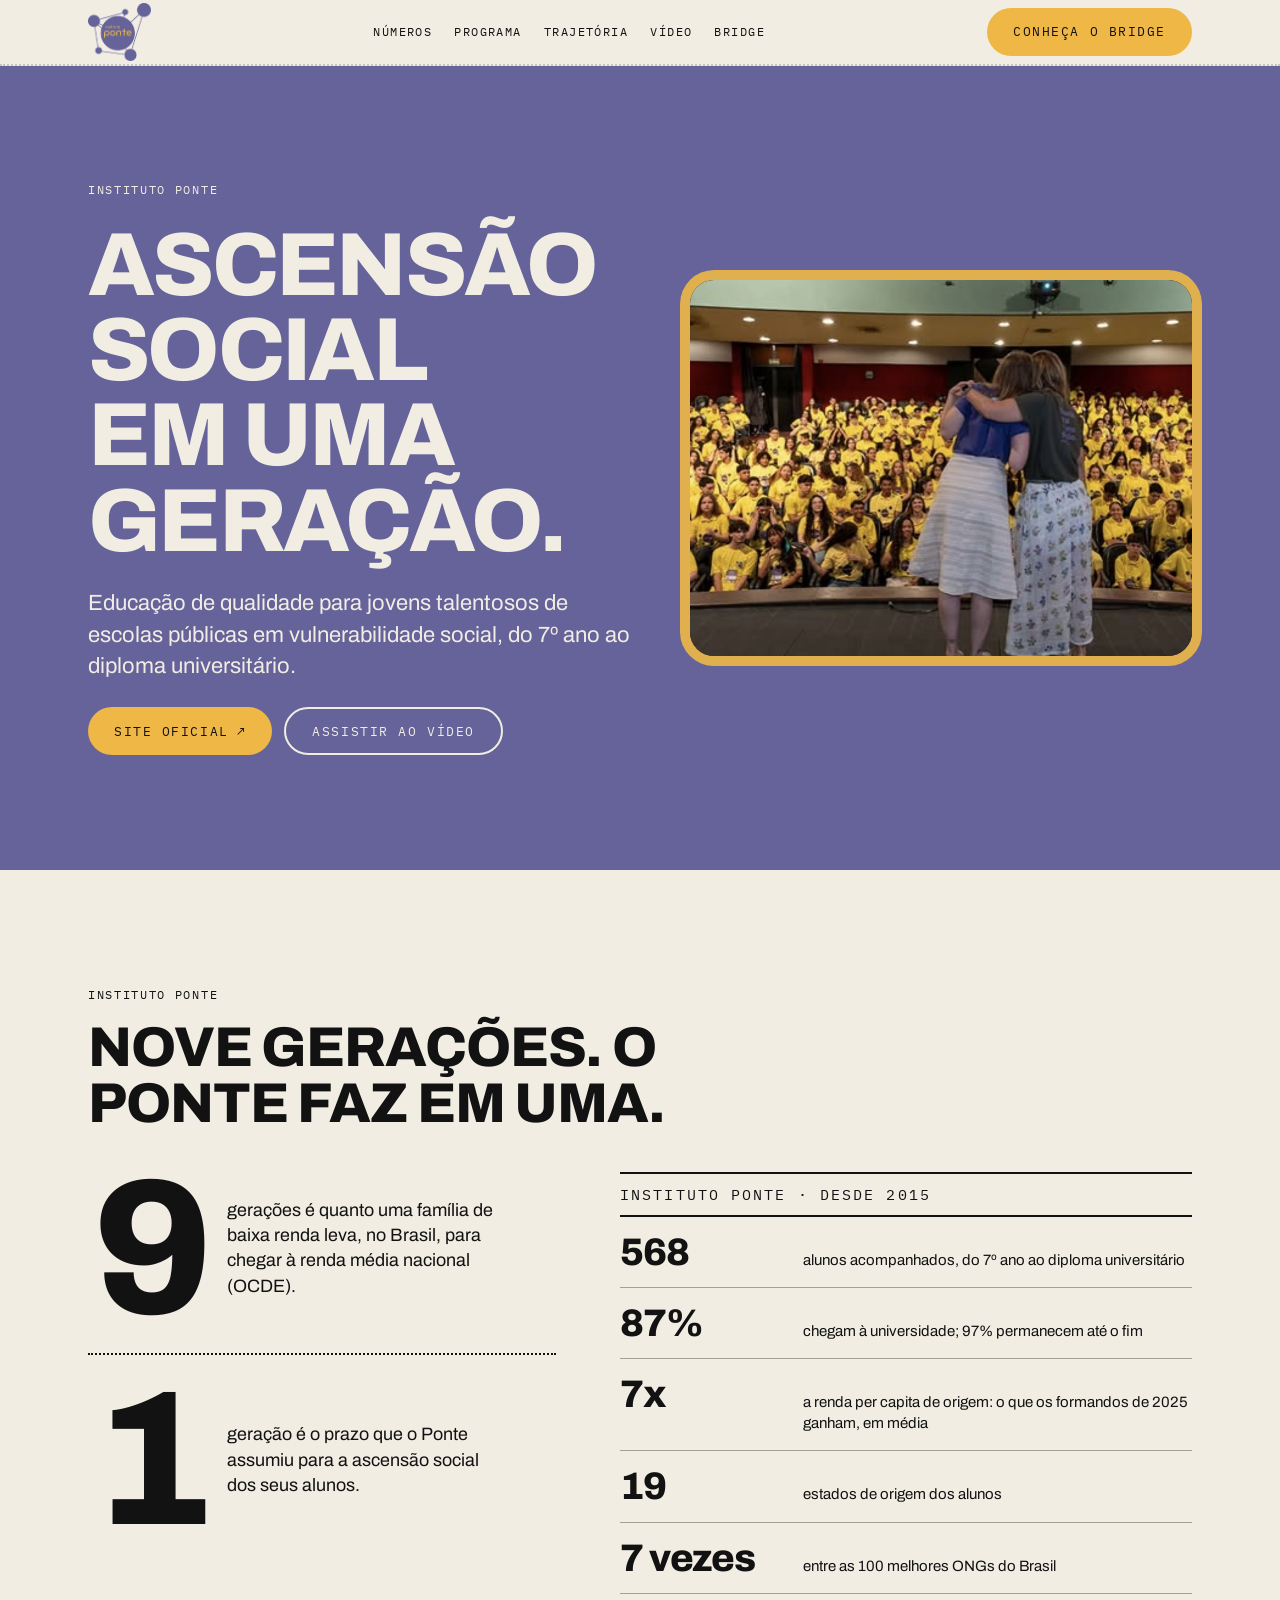
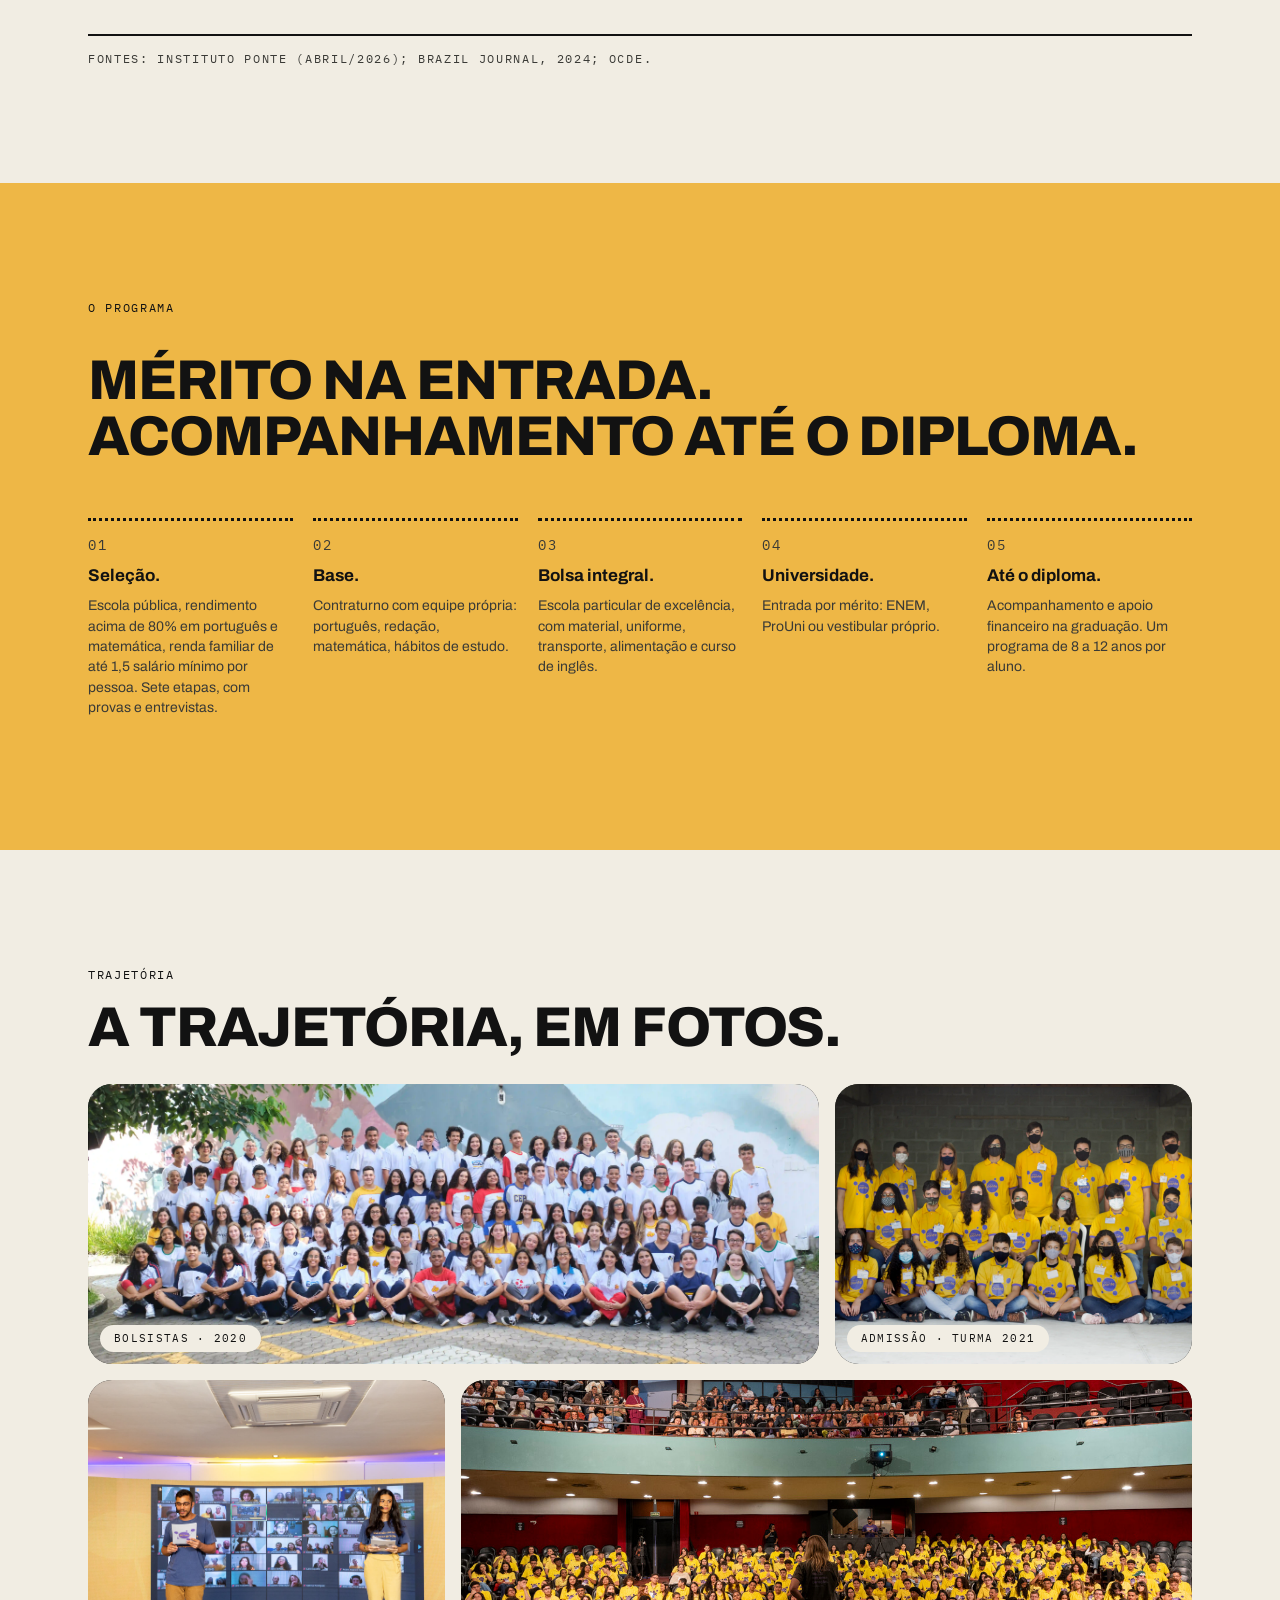
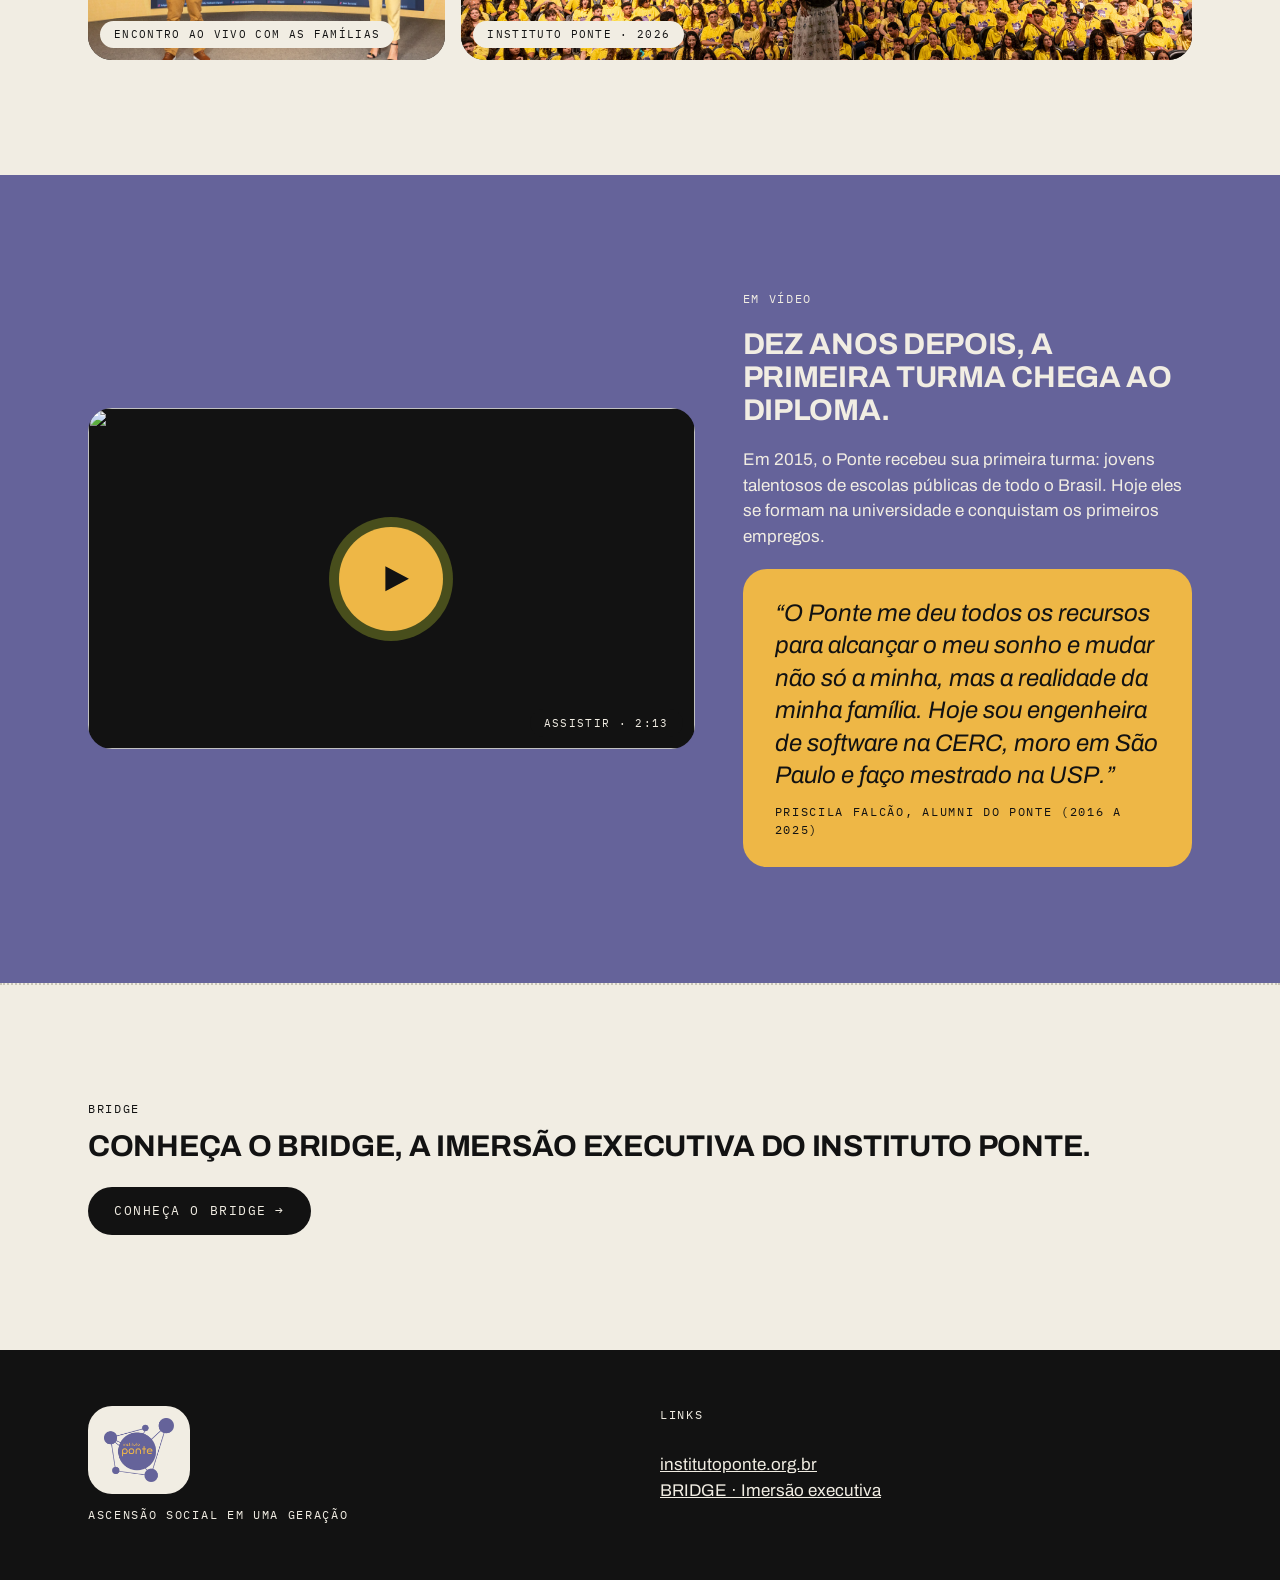
==== commit 1cd2504a: "Nova mensagem do WhatsApp; cores invertidas nos slides do Ponte e vídeo em roxo Co-Authored-By: Clau" ====
--- a/instituto-ponte.html
+++ b/instituto-ponte.html
@@ -70,7 +70,7 @@
   </div>
 </section>
 
-<section id="programa">
+<section class="yellow" id="programa">
   <div class="wrap stack" style="gap:36px">
     <span class="eyebrow">O programa</span>
     <h2 class="h-lg">Mérito na entrada. Acompanhamento até o diploma.</h2>
@@ -99,7 +99,7 @@
   </div>
 </section>
 
-<section class="dark" id="video">
+<section class="dark ponte-video" id="video">
   <div class="wrap film">
       <div class="video">
         <button type="button" id="play" aria-label="Reproduzir vídeo: Após 10 anos, nossa primeira turma de alunos está se formando na universidade (2 min 13 s)">
--- a/styles.css
+++ b/styles.css
@@ -328,7 +328,7 @@
 @media (prefers-reduced-motion:reduce){.sticky-cta,.wa-float{transition:none}.sticky-cta__btn{animation:none}}
 
 /* Slide "Nove gerações. O Ponte faz em uma." */
-.slide{background:var(--amarelo);border-block:2px solid var(--tinta)}
+.slide{background:var(--osso)}
 .slide__grid{display:grid;grid-template-columns:minmax(0,.9fr) minmax(0,1.1fr);gap:clamp(32px,5vw,72px);align-items:start}
 .slide__vs{display:grid;gap:28px}
 .slide__big{display:grid;grid-template-columns:auto 1fr;gap:20px;align-items:center}
@@ -343,3 +343,7 @@
 .slide__src{color:var(--tinta-2);border-top:2px solid var(--tinta);padding-top:14px}
 @media (max-width:820px){.slide__grid{grid-template-columns:1fr}}
 @media (max-width:560px){.slide__big{gap:14px}.slide__big strong{font-size:110px}.slide__table div{grid-template-columns:1fr;gap:6px}}
+.opt{text-transform:none;letter-spacing:0;color:var(--tinta-2)}
+.ponte-video{background:var(--ponte-roxo)}
+.ponte-video p{color:var(--osso) !important}
+.ponte-video .quote p{color:var(--tinta) !important}
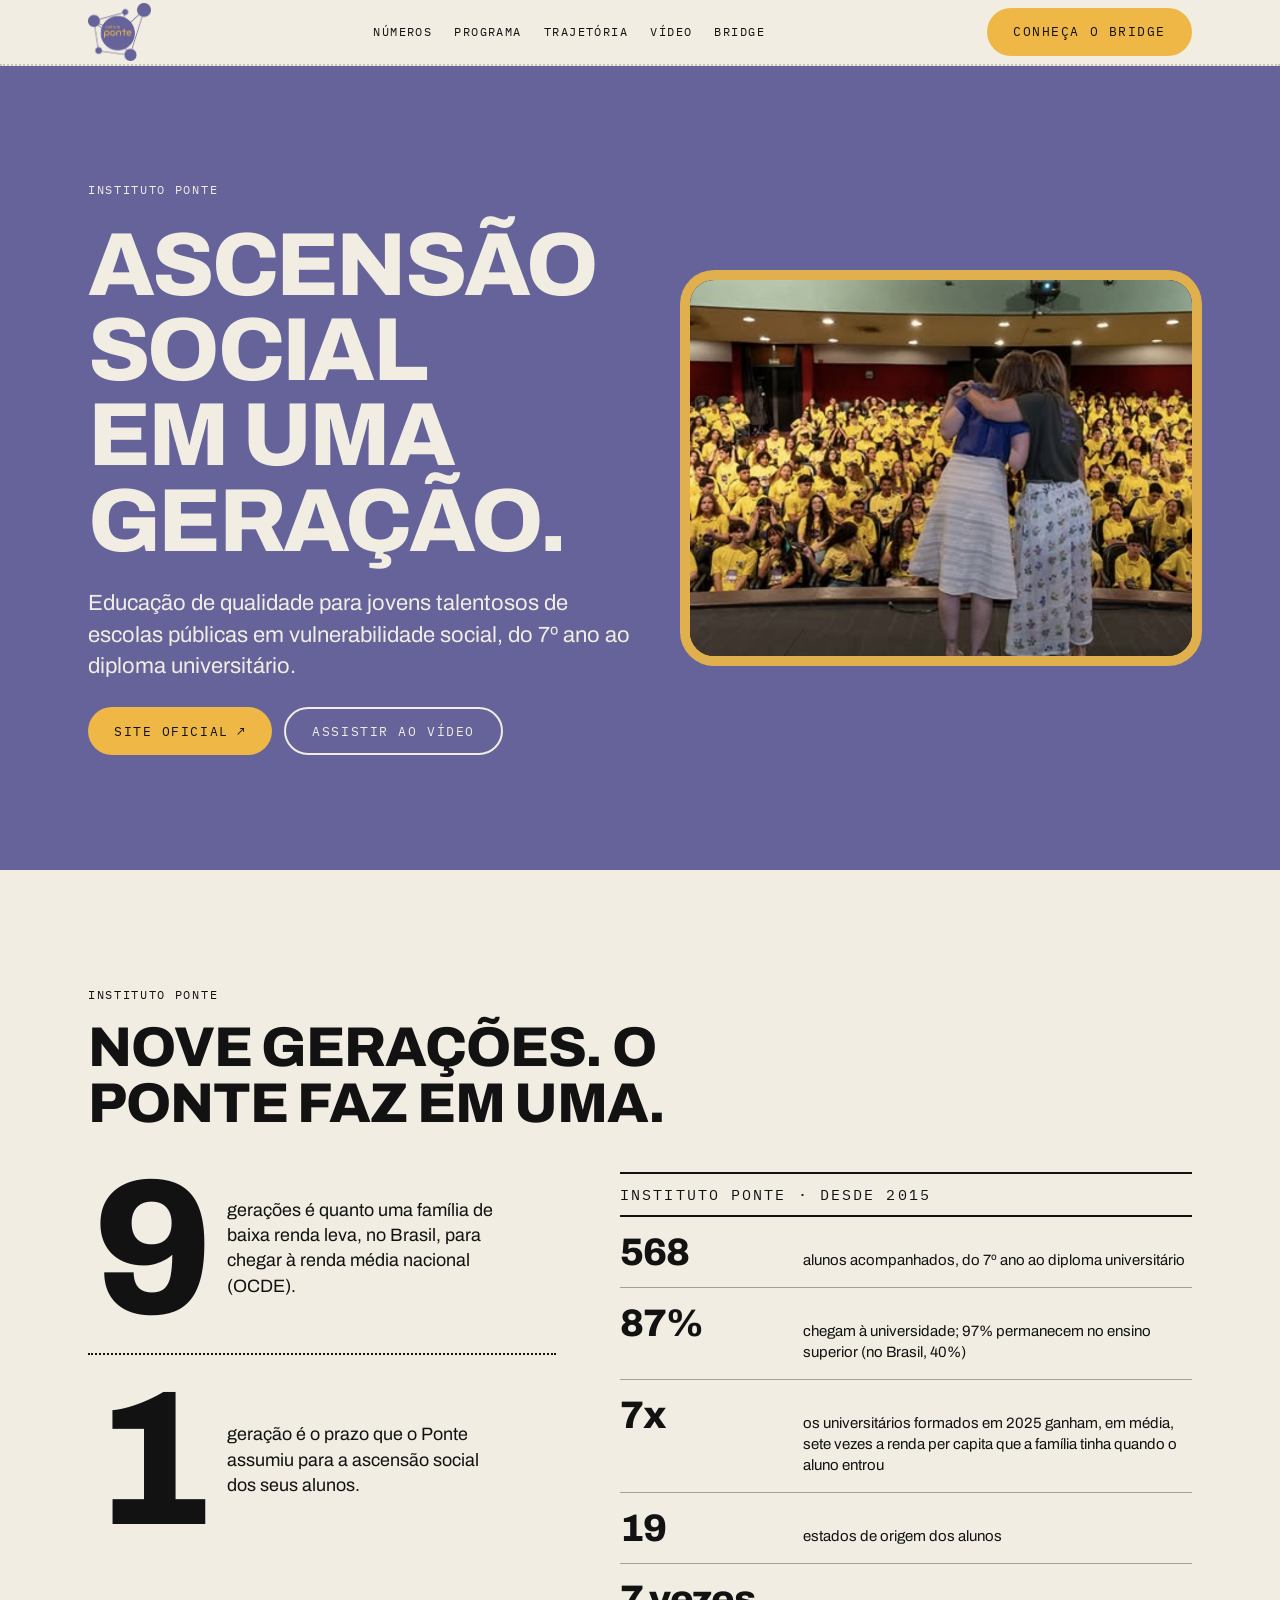
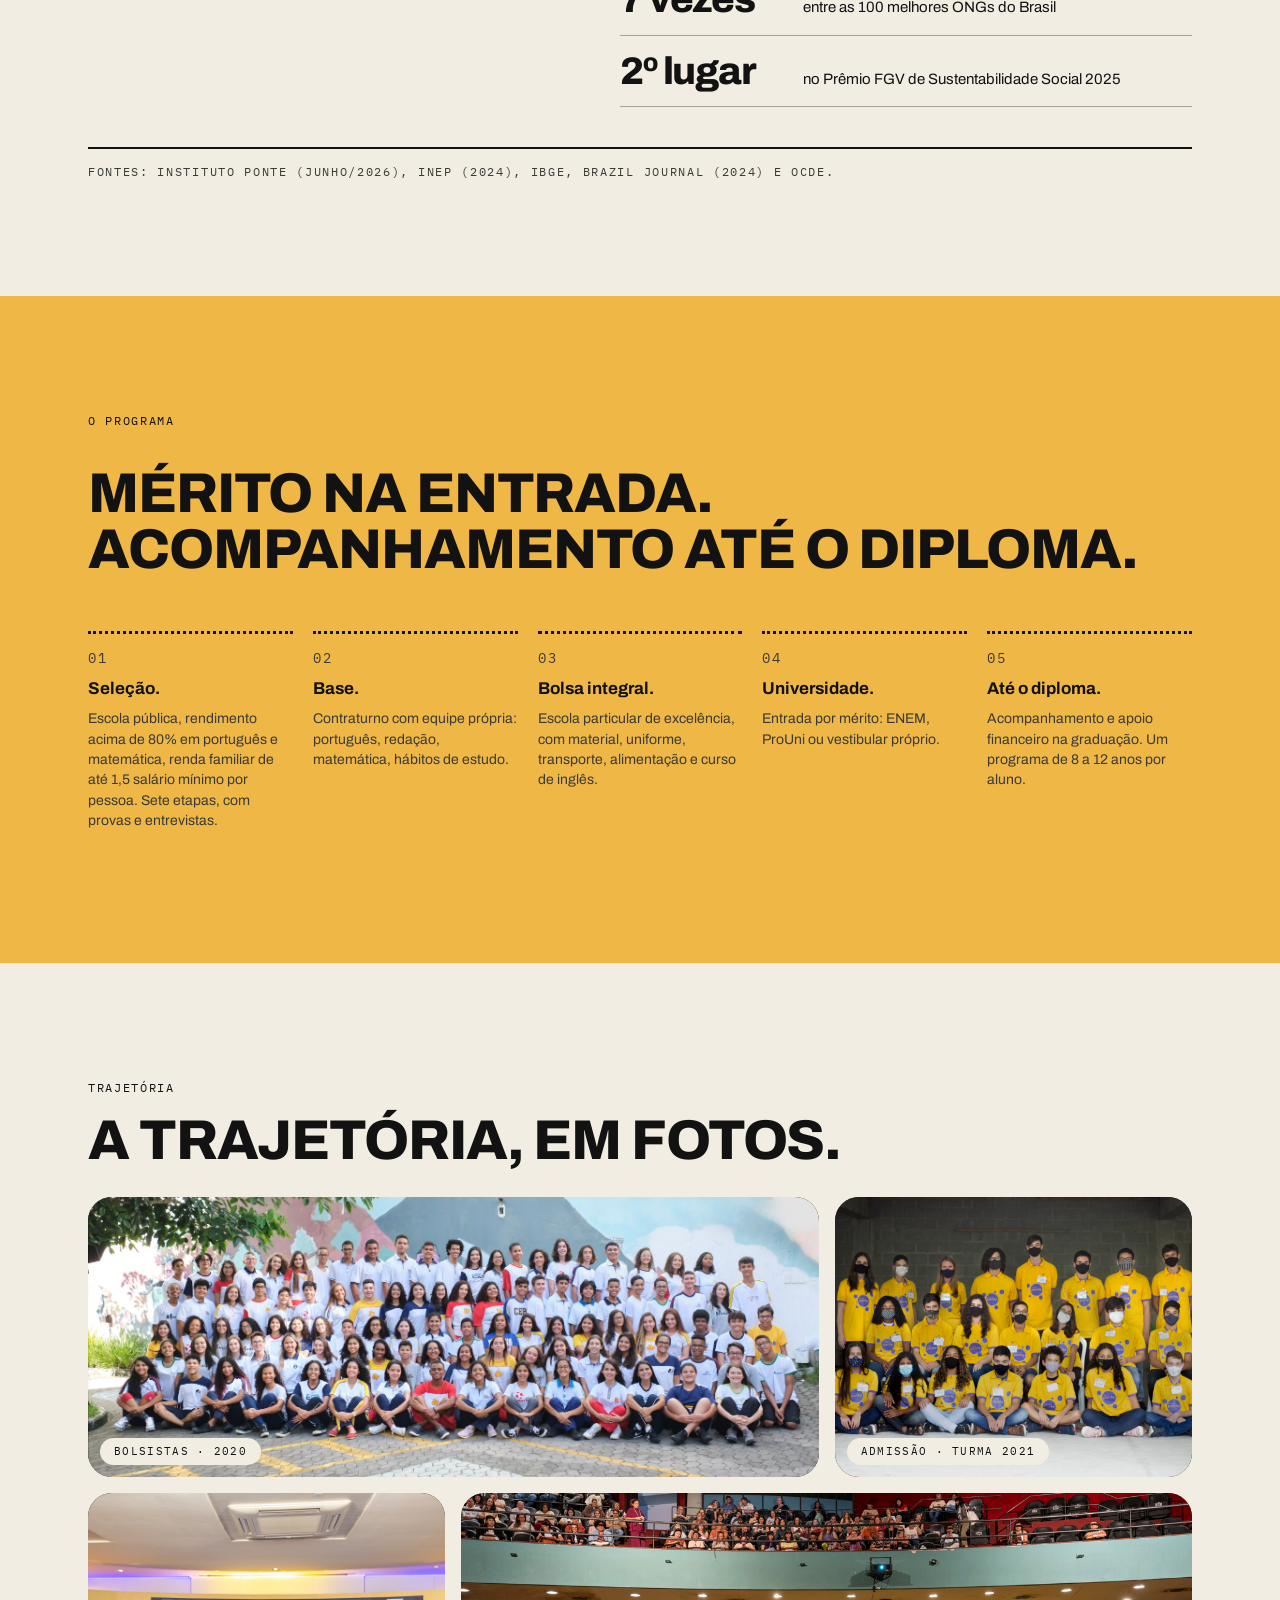
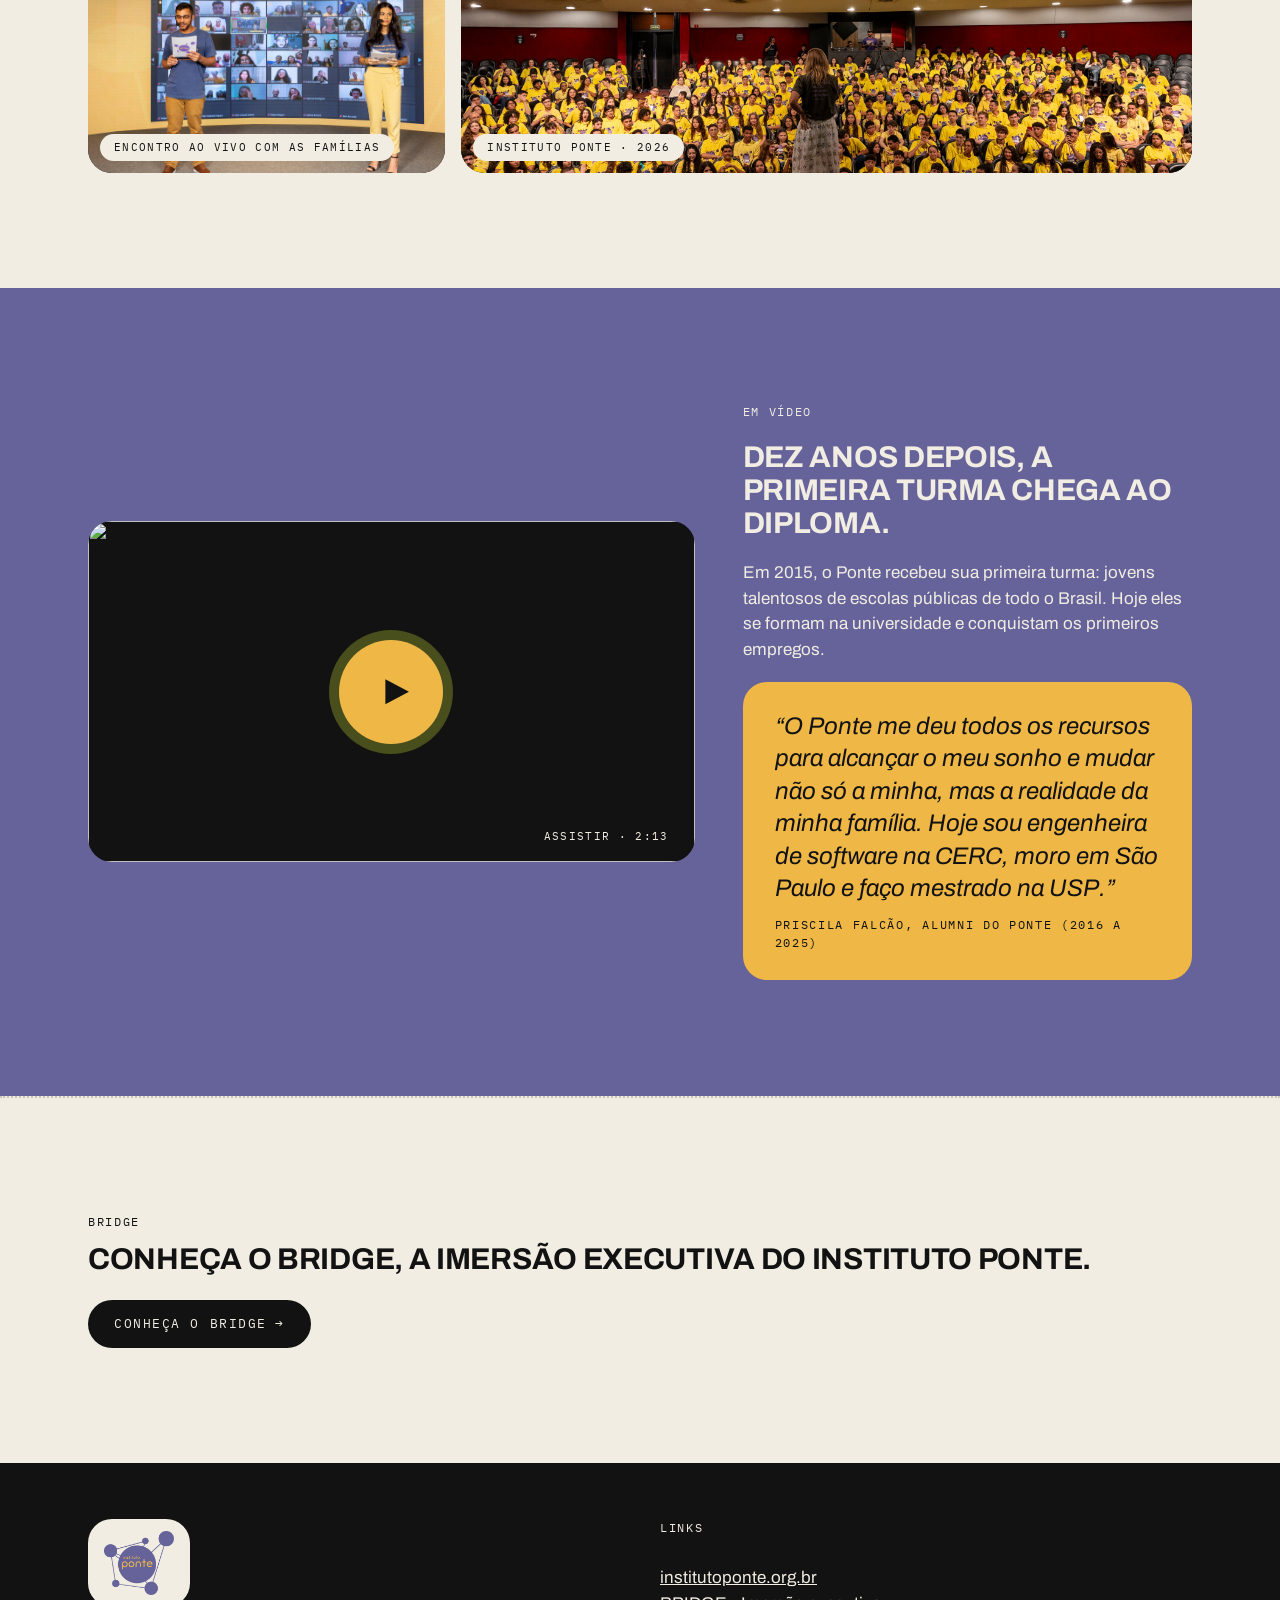
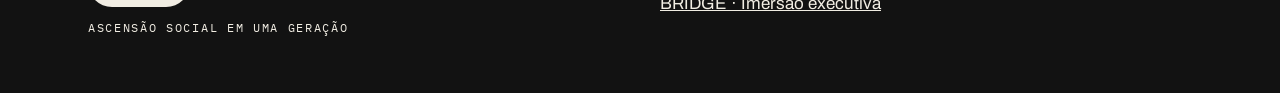
==== commit d8c04aa0: "Seção Por que o BRIDGE (conteúdo validado), botão do topo, preço à vista, Impacto sem preço, Rodrigo" ====
--- a/instituto-ponte.html
+++ b/instituto-ponte.html
@@ -60,13 +60,14 @@
       <div class="slide__table">
         <span class="mono slide__caption">Instituto Ponte · desde 2015</span>
         <div><strong>568</strong><span>alunos acompanhados, do 7º ano ao diploma universitário</span></div>
-        <div><strong>87%</strong><span>chegam à universidade; 97% permanecem até o fim</span></div>
-        <div><strong>7x</strong><span>a renda per capita de origem: o que os formandos de 2025 ganham, em média</span></div>
+        <div><strong>87%</strong><span>chegam à universidade; 97% permanecem no ensino superior (no Brasil, 40%)</span></div>
+        <div><strong>7x</strong><span>os universitários formados em 2025 ganham, em média, sete vezes a renda per capita que a família tinha quando o aluno entrou</span></div>
         <div><strong>19</strong><span>estados de origem dos alunos</span></div>
         <div><strong>7 vezes</strong><span>entre as 100 melhores ONGs do Brasil</span></div>
+        <div><strong>2º lugar</strong><span>no Prêmio FGV de Sustentabilidade Social 2025</span></div>
       </div>
     </div>
-    <p class="mono slide__src">Fontes: Instituto Ponte (abril/2026); Brazil Journal, 2024; OCDE.</p>
+    <p class="mono slide__src">Fontes: Instituto Ponte (junho/2026), Inep (2024), IBGE, Brazil Journal (2024) e OCDE.</p>
   </div>
 </section>
 
--- a/styles.css
+++ b/styles.css
@@ -280,14 +280,6 @@
 .causa__card p{font-size:clamp(22px,2.4vw,30px);line-height:1.15;font-weight:800;letter-spacing:-.02em}
 .causa__card--dark{background:var(--tinta);color:var(--osso)}
 .causa__card--dark .mono{color:var(--amarelo)}
-.causa__impact{display:grid;grid-template-columns:minmax(0,1fr) minmax(0,1fr);gap:40px;align-items:center;border-top:2px dotted var(--linha);padding-top:32px}
-.causa__impact .lead{color:var(--tinta)}
-.causa__nums{display:grid;grid-template-columns:repeat(2,minmax(0,1fr));gap:24px}
-.causa__nums div{display:grid;gap:8px;align-content:start}
-.causa__nums strong{font-size:clamp(64px,9vw,120px);line-height:.85;font-weight:800;letter-spacing:-.05em}
-.causa__nums span{font-family:var(--mono);font-size:12px;letter-spacing:.12em;text-transform:uppercase;color:var(--tinta-2);max-width:22ch}
-.causa__cta{display:flex;align-items:center;gap:20px;flex-wrap:wrap}
-.causa__cta img{height:64px;width:auto}
 .btn--xl{min-height:64px;padding:0 36px;font-size:15px;gap:10px}
 /* Formulário de leads da inscrição */
 .lead-form{display:grid;grid-template-columns:repeat(2,minmax(0,1fr));gap:14px;border-top:2px dotted var(--linha);padding-top:20px}
@@ -297,8 +289,8 @@
 .form-error{margin:0;border-radius:var(--r-pill);background:#fff6f2;border:2px dashed var(--tinta);padding:10px 20px;font-size:14px}
 .includes--plain{border-top-color:rgba(18,18,18,.35)}
 .includes--plain li::before{background:var(--tinta);border-color:var(--tinta)}
-@media (max-width:820px){.causa__pair,.causa__impact{grid-template-columns:1fr}.causa__impact{gap:28px}}
-@media (max-width:560px){.lead-form{grid-template-columns:1fr}.causa__cta .btn{width:100%}.causa__cta img{height:52px}}
+
+@media (max-width:560px){.lead-form{grid-template-columns:1fr}}
 @media (max-width:560px){.btn--xl{font-size:12px;letter-spacing:.08em;padding:0 20px}}
 
 /* Barra fixa "Garantir minha vaga" + WhatsApp flutuante */
@@ -347,3 +339,46 @@
 .ponte-video{background:var(--ponte-roxo)}
 .ponte-video p{color:var(--osso) !important}
 .ponte-video .quote p{color:var(--tinta) !important}
+.price-total{font-size:12px;white-space:nowrap}
+
+/* Por que o BRIDGE (conteúdo validado) */
+.causa__intro{display:grid;grid-template-columns:minmax(0,.9fr) minmax(0,1.1fr);gap:clamp(32px,6vw,80px);align-items:start}
+.causa__intro .h-lg{font-size:clamp(36px,5.4vw,64px);text-transform:none;letter-spacing:-.03em}
+.causa__text{display:grid;gap:18px;font-size:clamp(17px,1.5vw,19px);line-height:1.6;color:var(--tinta-2)}
+.causa__text p{margin:0}
+.causa__text mark{background:var(--amarelo);color:var(--tinta);padding:0 .2em;border-radius:4px;font-weight:600}
+.causa__punch{border-top:2px solid var(--tinta);padding-top:18px;color:var(--tinta);font-weight:700;font-size:clamp(19px,1.8vw,22px);line-height:1.35}
+.causa .h-md{text-transform:none;font-size:clamp(28px,3.2vw,40px);letter-spacing:-.02em}
+.causa__pair{display:grid;grid-template-columns:repeat(2,minmax(0,1fr));gap:16px}
+.causa__card{background:var(--amarelo);border-radius:var(--r-card);padding:clamp(24px,3.5vw,40px);display:grid;gap:14px;align-content:start}
+.causa__card p{font-size:clamp(19px,1.8vw,23px);line-height:1.35;font-weight:600;letter-spacing:-.01em}
+.causa__card--dark{background:var(--tinta);color:var(--osso)}
+.causa__card--dark .mono{color:var(--amarelo)}
+.causa__band{background:var(--tinta);color:var(--osso);border-radius:var(--r-card);padding:clamp(28px,4vw,48px);display:grid;grid-template-columns:repeat(5,minmax(0,1fr));gap:28px}
+.causa__band div{display:grid;gap:10px;align-content:start}
+.causa__band strong{font-size:clamp(38px,4.4vw,56px);line-height:1;font-weight:800;letter-spacing:-.03em;white-space:nowrap}
+.causa__band .hl{color:var(--amarelo)}
+.causa__band span{font-size:14px;line-height:1.45;color:#d9d5c9}
+.causa__band small{font-family:var(--mono);font-size:11px;letter-spacing:.1em;text-transform:uppercase;color:var(--amarelo)}
+.causa__awards{display:flex;flex-wrap:wrap;align-items:center;gap:8px 24px;margin:4px 0 0;font-size:15px}
+.causa__awards svg{width:20px;height:20px;flex-shrink:0;margin-right:-14px}
+.causa__quote{margin:0;display:grid;grid-template-columns:auto 1fr;gap:4px 28px;align-items:start}
+.causa__qmark{grid-row:span 2;font-size:clamp(80px,10vw,140px);line-height:.8;font-weight:800;color:var(--tinta)}
+.causa__quote blockquote{margin:0}
+.causa__quote blockquote p{font-size:clamp(20px,2.4vw,30px);line-height:1.35;font-style:italic;letter-spacing:-.01em}
+.causa__quote figcaption{display:flex;align-items:center;gap:14px;margin-top:18px}
+.causa__quote figcaption span:last-child{display:grid;font-size:14px;color:var(--tinta-2)}
+.causa__quote figcaption strong{color:var(--tinta);font-size:16px}
+.causa__avatar{width:48px;height:48px;border-radius:50%;background:var(--amarelo);display:grid;place-items:center;font-weight:800;font-size:15px}
+.causa__close{display:grid;grid-template-columns:minmax(0,1.1fr) auto;gap:32px;align-items:end;border-top:2px solid var(--tinta);padding-top:clamp(28px,4vw,48px)}
+.causa__close .h-lg{text-transform:none;font-size:clamp(30px,4vw,48px)}
+.causa__close p{font-size:clamp(17px,1.5vw,19px);line-height:1.55;max-width:52ch}
+.causa__ctas{display:flex;gap:12px;flex-wrap:wrap}
+@media (max-width:1000px){.causa__band{grid-template-columns:repeat(3,minmax(0,1fr))}}
+@media (max-width:820px){.causa__intro,.causa__pair,.causa__close{grid-template-columns:1fr}}
+@media (max-width:560px){.causa__band{grid-template-columns:1fr 1fr;gap:24px 18px}.causa__band div:first-child{grid-column:1/-1}.causa__ctas .btn{width:100%}.causa__quote{grid-template-columns:1fr}.causa__qmark{grid-row:auto;font-size:72px;line-height:.6}}
+/* Card do lineup sem foto (iniciais) */
+.speaker-card--noimg{background:radial-gradient(120% 90% at 50% 20%,#3a3a36 0%,#1d1d1b 70%)}
+.speaker-card__mono{position:absolute;top:22%;left:50%;transform:translateX(-50%);font-size:clamp(64px,8vw,110px);font-weight:900;letter-spacing:-.04em;color:rgba(230,255,58,.85);z-index:-1}
+.causa__band strong .hl{font-size:inherit;line-height:inherit;color:var(--amarelo)}
+a.ext[href^="instituto-ponte"]::after{content:none}
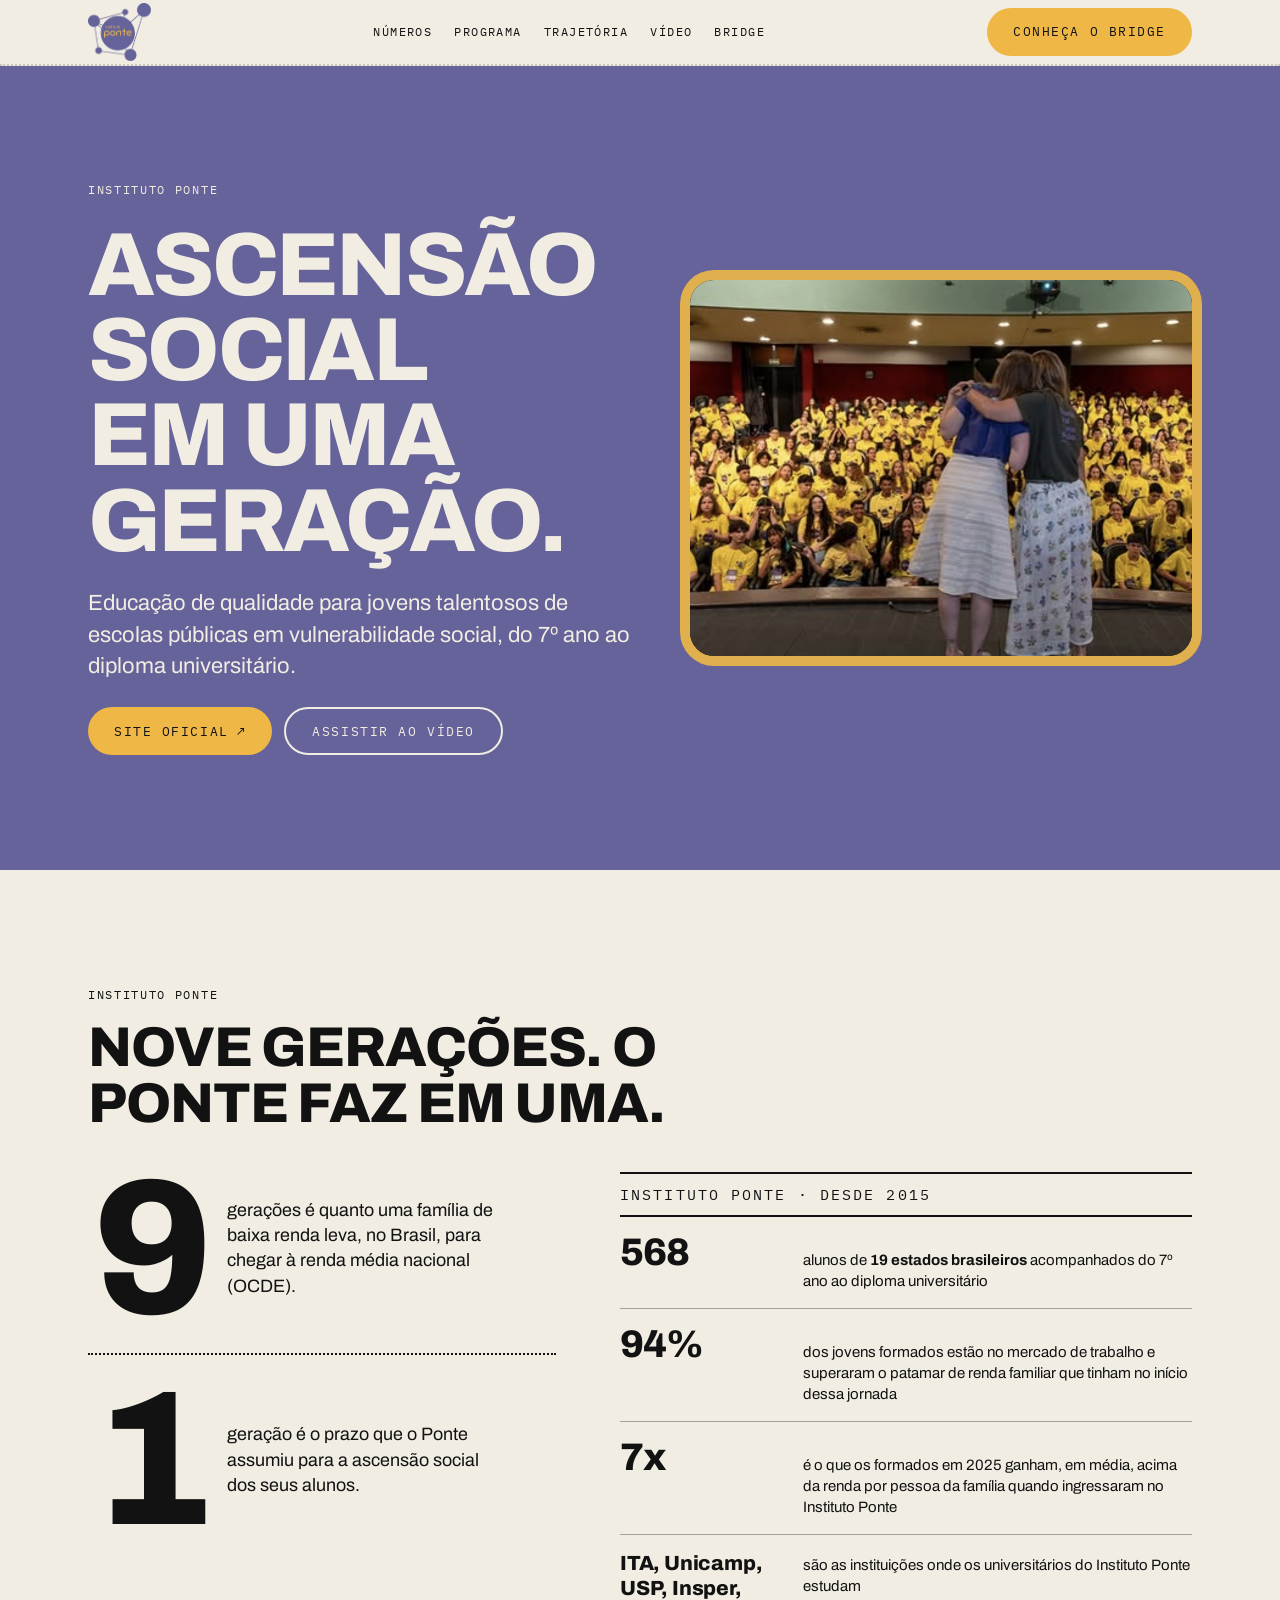
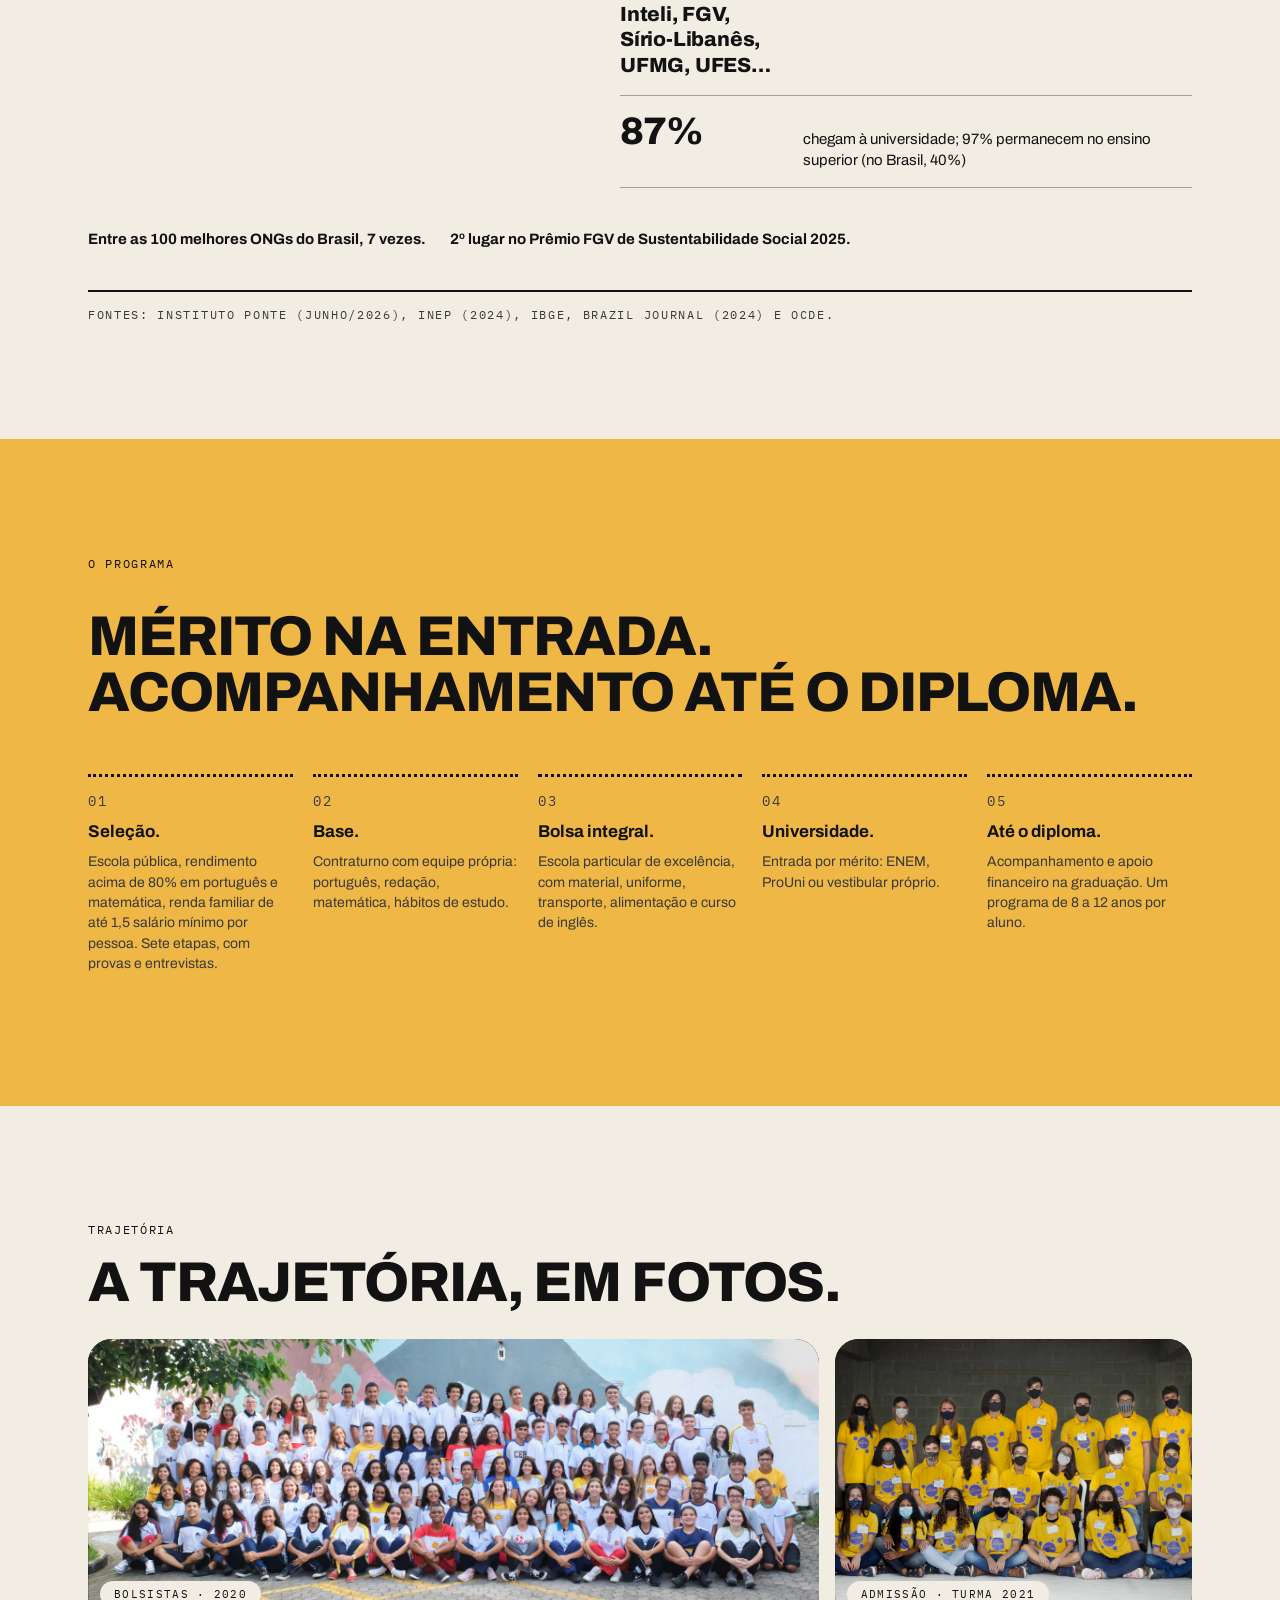
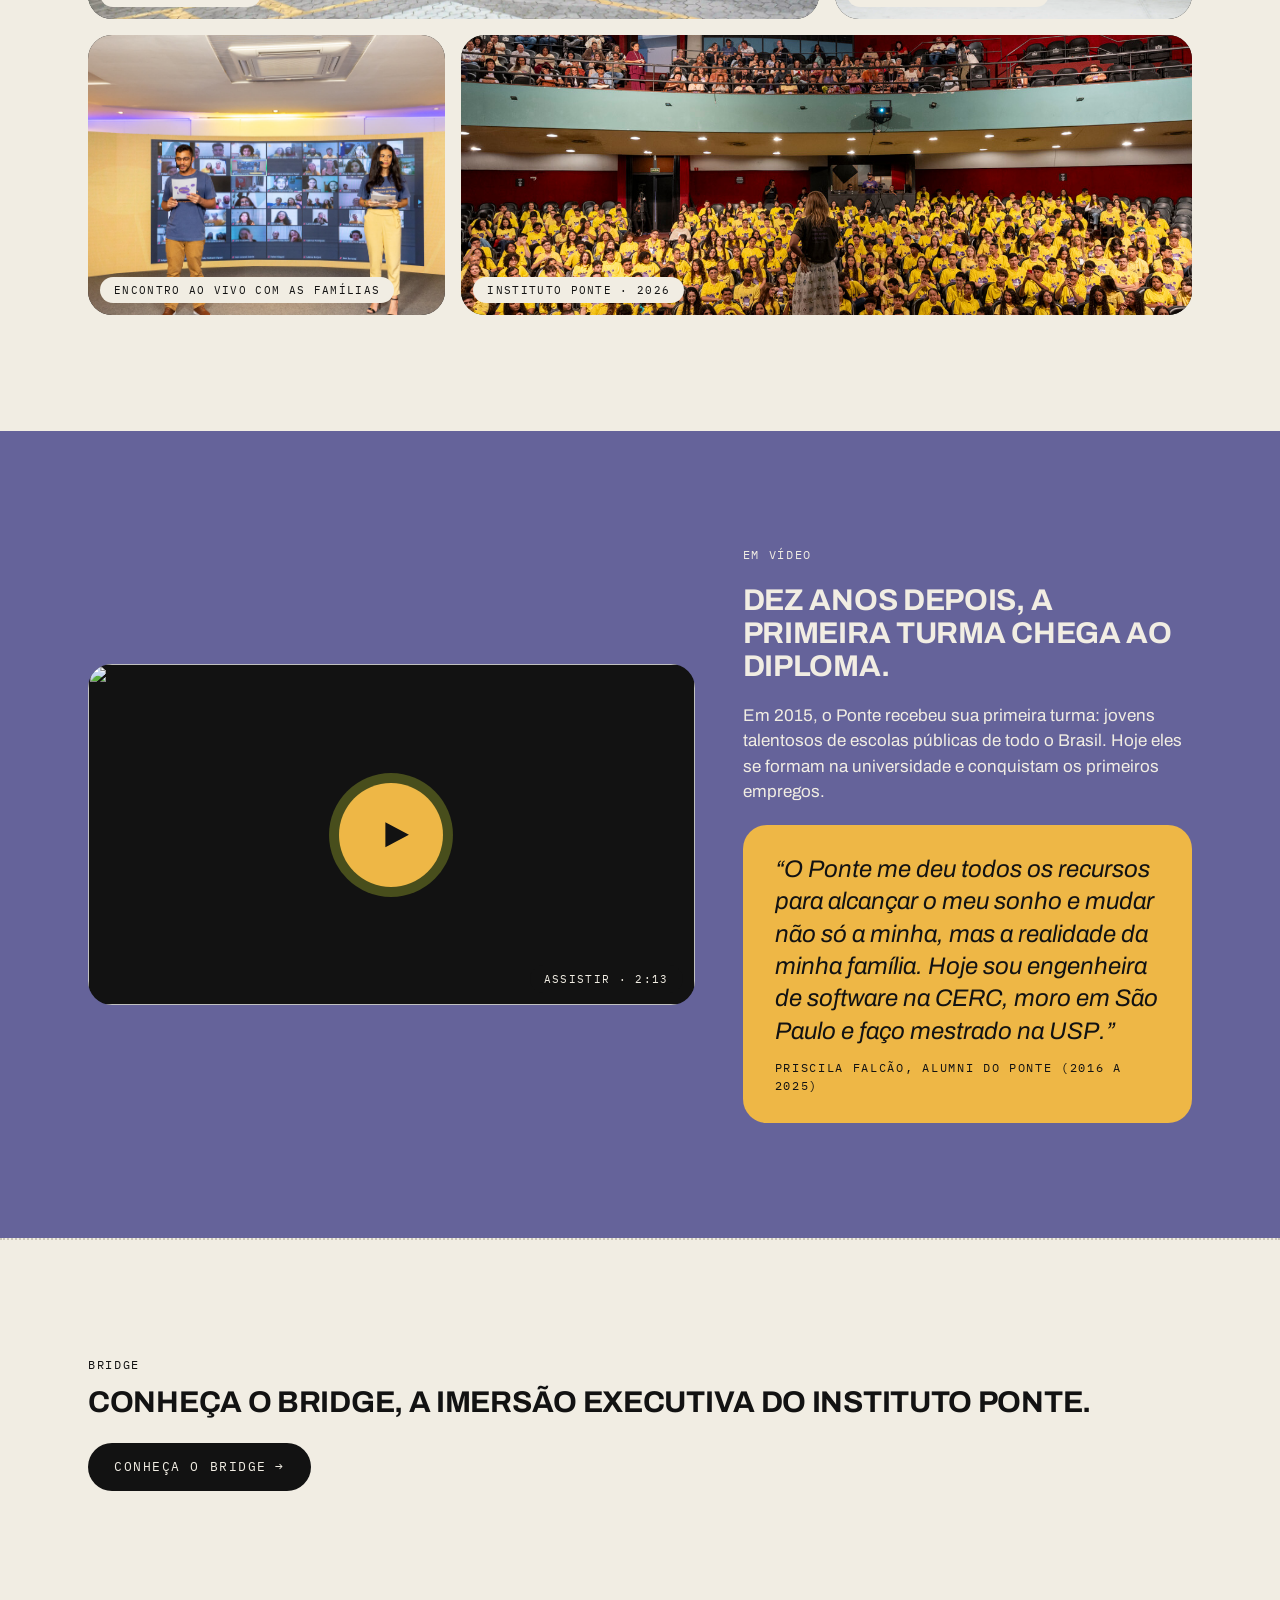
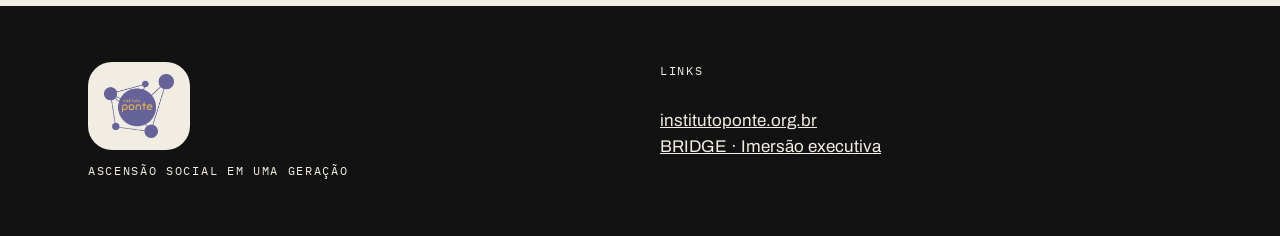
==== commit c6c139eb: "Inscrição vira lista de seleção: formulário salva na planilha e abre o WhatsApp da Michele; data men" ====
--- a/instituto-ponte.html
+++ b/instituto-ponte.html
@@ -59,14 +59,14 @@
       </div>
       <div class="slide__table">
         <span class="mono slide__caption">Instituto Ponte · desde 2015</span>
-        <div><strong>568</strong><span>alunos acompanhados, do 7º ano ao diploma universitário</span></div>
+        <div><strong>568</strong><span>alunos de <b>19 estados brasileiros</b> acompanhados do 7º ano ao diploma universitário</span></div>
+        <div><strong>94%</strong><span>dos jovens formados estão no mercado de trabalho e superaram o patamar de renda familiar que tinham no início dessa jornada</span></div>
+        <div><strong>7x</strong><span>é o que os formados em 2025 ganham, em média, acima da renda por pessoa da família quando ingressaram no Instituto Ponte</span></div>
+        <div class="slide__row--list"><strong>ITA, Unicamp, USP, Insper, Inteli, FGV, Sírio-Libanês, UFMG, UFES…</strong><span>são as instituições onde os universitários do Instituto Ponte estudam</span></div>
         <div><strong>87%</strong><span>chegam à universidade; 97% permanecem no ensino superior (no Brasil, 40%)</span></div>
-        <div><strong>7x</strong><span>os universitários formados em 2025 ganham, em média, sete vezes a renda per capita que a família tinha quando o aluno entrou</span></div>
-        <div><strong>19</strong><span>estados de origem dos alunos</span></div>
-        <div><strong>7 vezes</strong><span>entre as 100 melhores ONGs do Brasil</span></div>
-        <div><strong>2º lugar</strong><span>no Prêmio FGV de Sustentabilidade Social 2025</span></div>
       </div>
     </div>
+    <p class="slide__awards"><strong>Entre as 100 melhores ONGs do Brasil, 7 vezes.</strong> <strong>2º lugar no Prêmio FGV de Sustentabilidade Social 2025.</strong></p>
     <p class="mono slide__src">Fontes: Instituto Ponte (junho/2026), Inep (2024), IBGE, Brazil Journal (2024) e OCDE.</p>
   </div>
 </section>
--- a/styles.css
+++ b/styles.css
@@ -377,8 +377,12 @@
 @media (max-width:1000px){.causa__band{grid-template-columns:repeat(3,minmax(0,1fr))}}
 @media (max-width:820px){.causa__intro,.causa__pair,.causa__close{grid-template-columns:1fr}}
 @media (max-width:560px){.causa__band{grid-template-columns:1fr 1fr;gap:24px 18px}.causa__band div:first-child{grid-column:1/-1}.causa__ctas .btn{width:100%}.causa__quote{grid-template-columns:1fr}.causa__qmark{grid-row:auto;font-size:72px;line-height:.6}}
-/* Card do lineup sem foto (iniciais) */
-.speaker-card--noimg{background:radial-gradient(120% 90% at 50% 20%,#3a3a36 0%,#1d1d1b 70%)}
-.speaker-card__mono{position:absolute;top:22%;left:50%;transform:translateX(-50%);font-size:clamp(64px,8vw,110px);font-weight:900;letter-spacing:-.04em;color:rgba(230,255,58,.85);z-index:-1}
 .causa__band strong .hl{font-size:inherit;line-height:inherit;color:var(--amarelo)}
 a.ext[href^="instituto-ponte"]::after{content:none}
+/* Data menor no bloco da inscrição */
+#inscricao .bigdate{padding:12px 20px;gap:14px}
+#inscricao .bigdate strong{font-size:clamp(32px,3.6vw,44px)}
+#inscricao .bigdate span{font-size:12px}
+.slide__row--list strong{font-size:clamp(17px,1.6vw,21px);line-height:1.25;letter-spacing:-.01em}
+.slide__table span b{font-weight:700;color:var(--tinta)}
+.slide__awards{display:flex;flex-wrap:wrap;gap:6px 24px;margin:0;font-size:15px}
